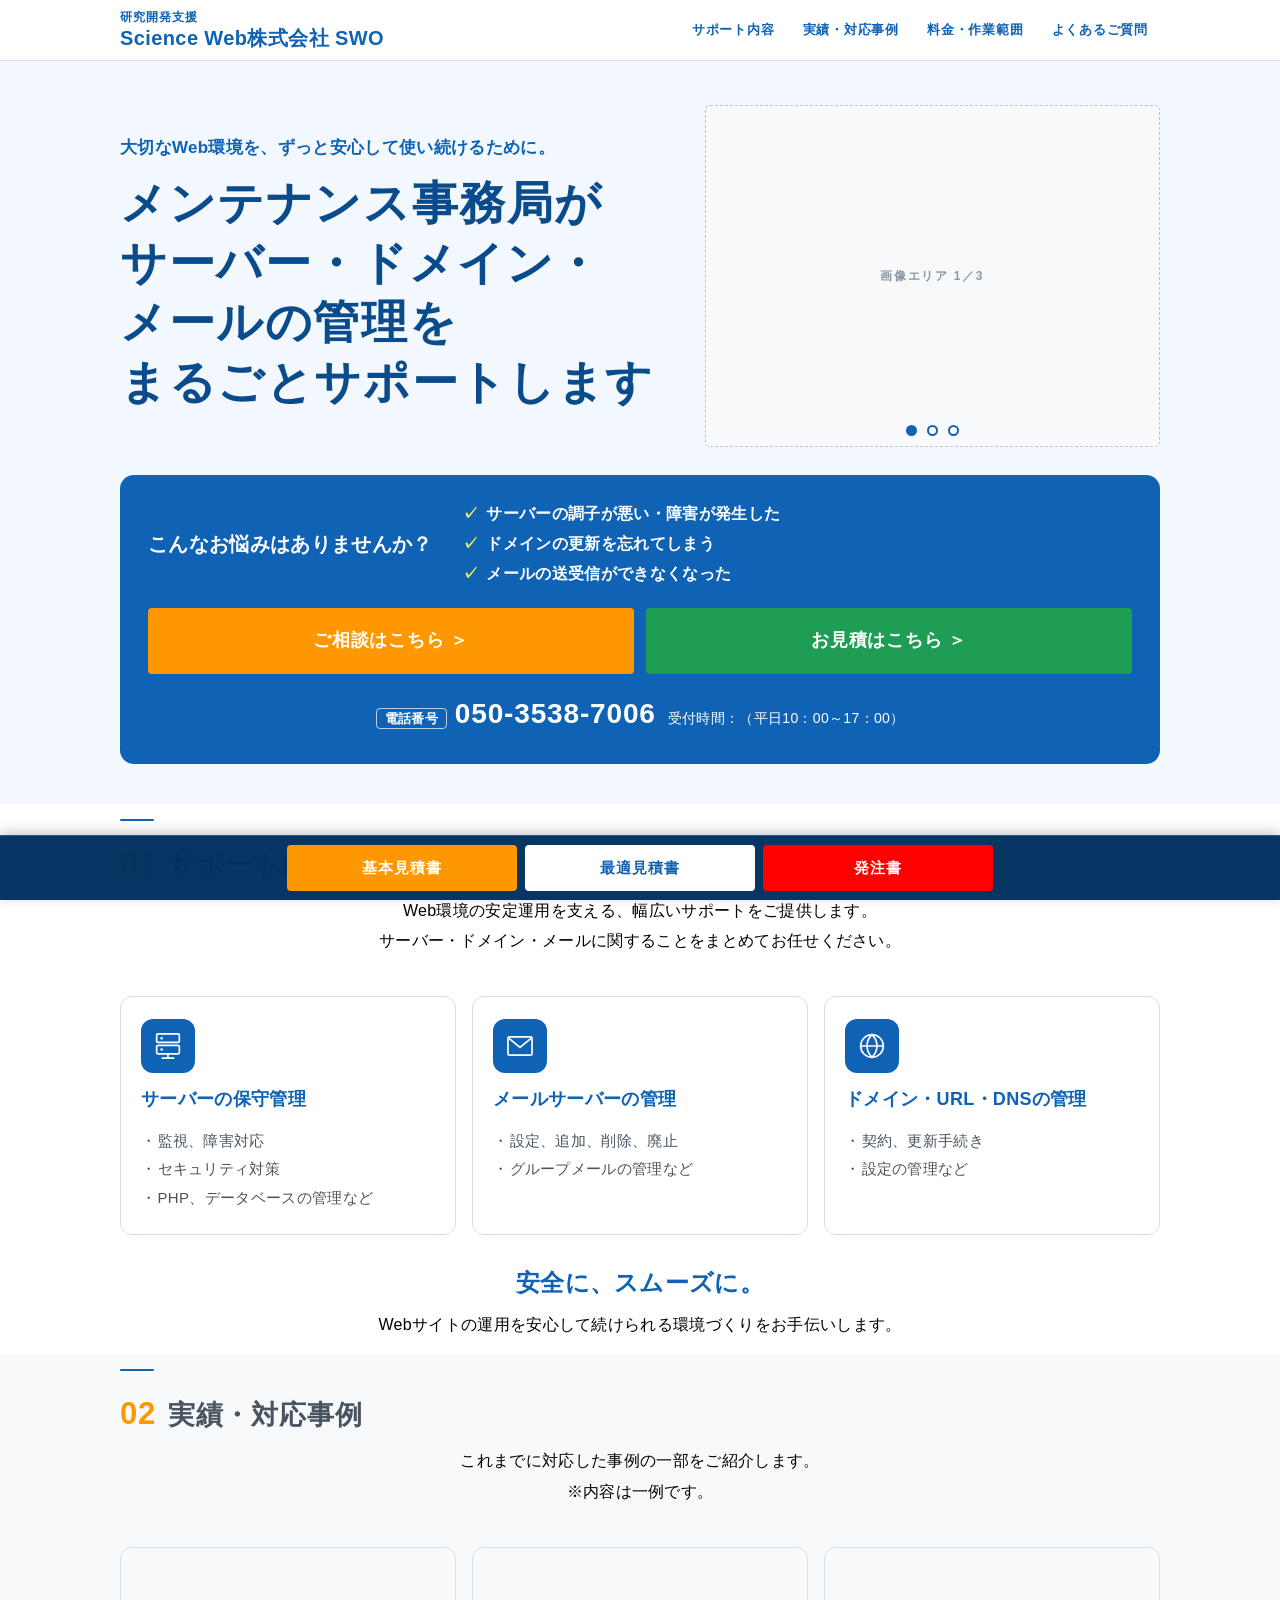
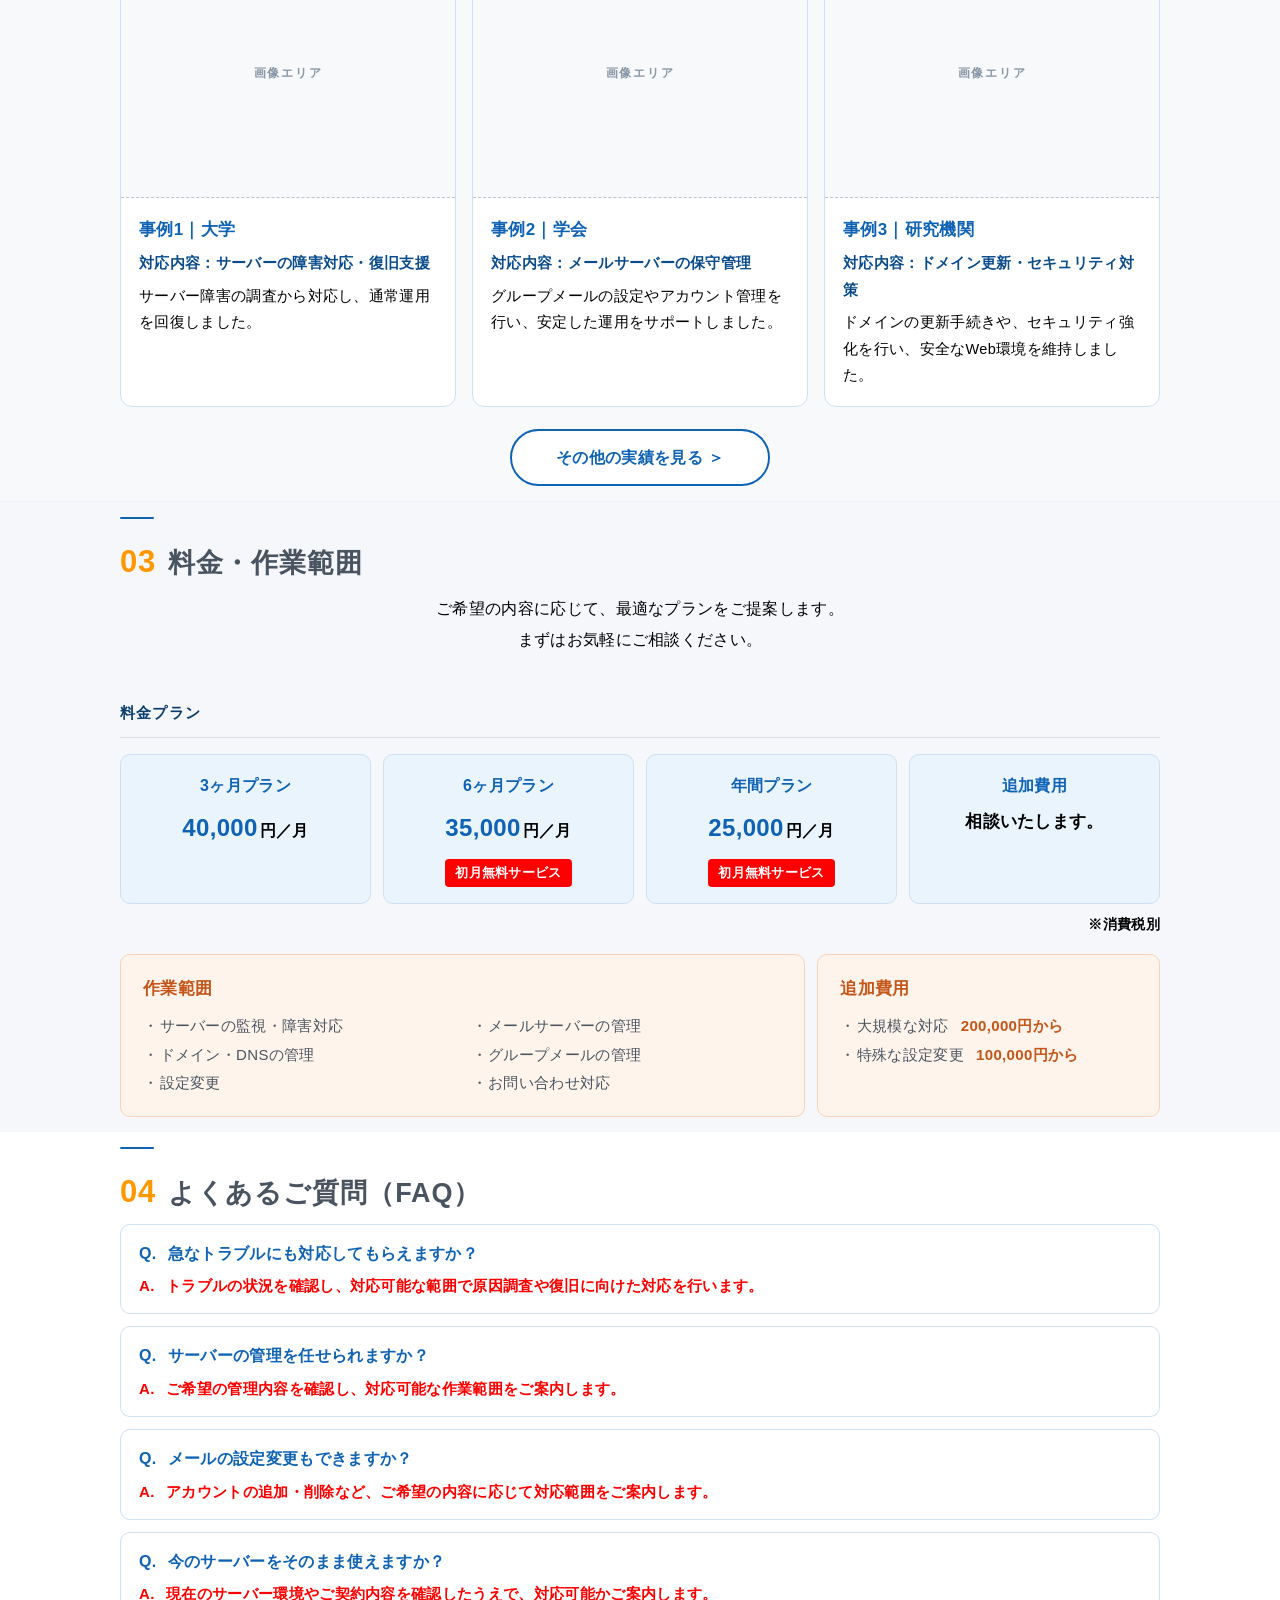
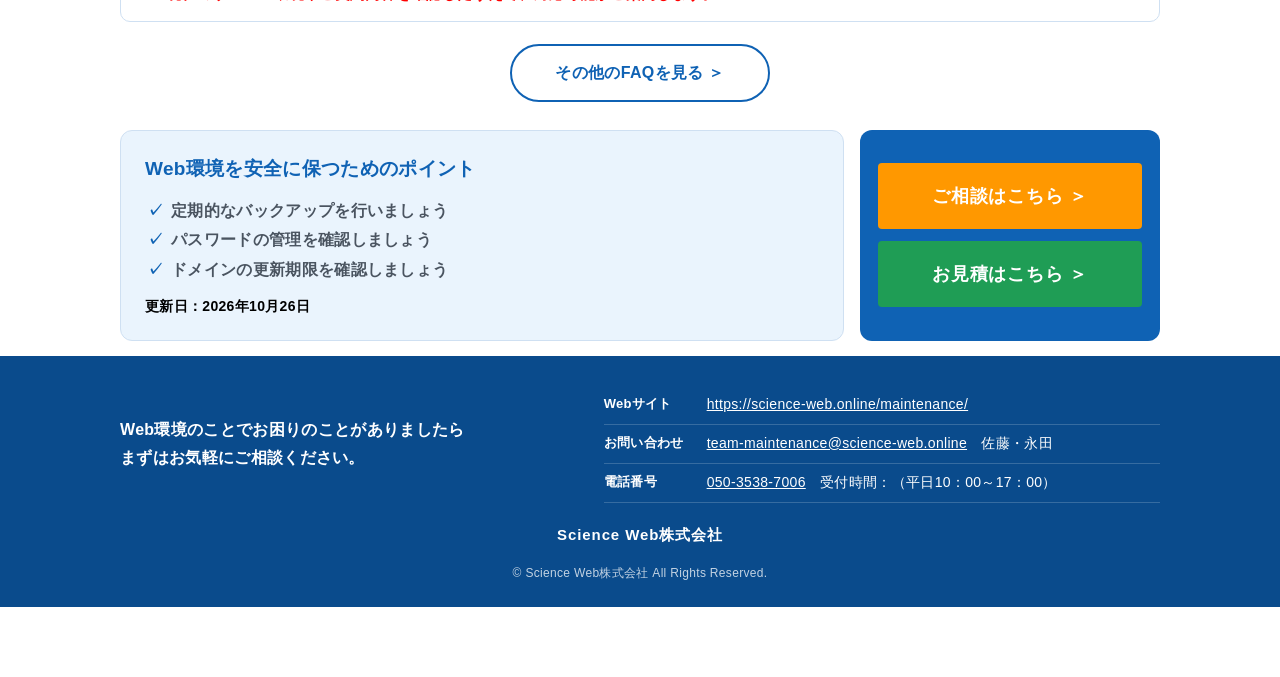
==== index.html @ bbb98d1c "再校 ver2.0：料金カードの320px対応" ====
<!DOCTYPE html>
<!-- BUILD_TAG: swo2026_maintenance_ver2.0 / 2026-10-29 -->
<html lang="ja">
<head>
<meta charset="utf-8">
<meta name="viewport" content="width=device-width, initial-scale=1">
<title>メンテナンス事務局｜サーバー・ドメイン・メールの管理をまるごとサポート｜Science Web株式会社 SWO</title>
<meta name="description" content="メンテナンス事務局が、サーバー・ドメイン・メールの管理をまるごとサポートします。サーバーの保守管理、メールサーバーの管理、ドメイン・URL・DNSの管理をまとめてお任せください。">
<meta property="og:type" content="website">
<meta property="og:locale" content="ja_JP">
<meta property="og:site_name" content="Science Web株式会社 SWO">
<meta property="og:title" content="メンテナンス事務局｜サーバー・ドメイン・メールの管理をまるごとサポート">
<meta property="og:description" content="大切なWeb環境を、ずっと安心して使い続けるために。サーバー・ドメイン・メールの管理をまるごとサポートします。">
<meta property="og:url" content="https://science-web.online/maintenance/">
<link rel="canonical" href="https://science-web.online/maintenance/">
<meta name="twitter:card" content="summary">
<script type="application/ld+json">
{
 "@context": "https://schema.org",
 "@type": "FAQPage",
 "mainEntity": [
  {
   "@type": "Question",
   "name": "急なトラブルにも対応してもらえますか？",
   "acceptedAnswer": {
    "@type": "Answer",
    "text": "トラブルの状況を確認し、対応可能な範囲で原因調査や復旧に向けた対応を行います。"
   }
  },
  {
   "@type": "Question",
   "name": "サーバーの管理を任せられますか？",
   "acceptedAnswer": {
    "@type": "Answer",
    "text": "ご希望の管理内容を確認し、対応可能な作業範囲をご案内します。"
   }
  },
  {
   "@type": "Question",
   "name": "メールの設定変更もできますか？",
   "acceptedAnswer": {
    "@type": "Answer",
    "text": "アカウントの追加・削除など、ご希望の内容に応じて対応範囲をご案内します。"
   }
  },
  {
   "@type": "Question",
   "name": "今のサーバーをそのまま使えますか？",
   "acceptedAnswer": {
    "@type": "Answer",
    "text": "現在のサーバー環境やご契約内容を確認したうえで、対応可能かご案内します。"
   }
  }
 ]
}
</script>
<style>

p {
  color: #000000 !important;
}
/* ============ 基本 ============ */
:root{
  --navy:#0F62B4;
  --navy-d:#0A4B8C;
  --navy-l:#EAF3FC;
  --accent:#ff9800;
  --accent-d:#e68a00;
  --red:#ff0000;
  --yellow:#fff44f;
  --ink:#000000;
  --gray:#000000;
  --line:#000000;
  --bg:#f5f7fa;
  --white:#fff;
}
*{box-sizing:border-box;}
html{scroll-behavior:smooth;}
body{
  margin:0;
  font-family:"Helvetica Neue",Arial,"Hiragino Kaku Gothic ProN","Hiragino Sans","Yu Gothic Medium","Yu Gothic",Meiryo,"Noto Sans JP","Noto Sans CJK JP","IPAPGothic","MS PGothic",sans-serif;
  color:var(--ink);
  background:var(--white);
  line-height:1.75;
  font-size:16px;
  -webkit-text-size-adjust:100%;
}
img{max-width:100%;height:auto;display:block;}
a{color:var(--navy);}
.wrap{max-width:1080px;margin:0 auto;padding:0 20px;}
@media (max-width:560px){ .wrap{padding:0 16px;} }

/* ============ ヘッダー ============ */
header{
  position:sticky;top:0;z-index:100;
  background:#fff;color:var(--ink);
  border-bottom:3px solid var(--navy);
  box-shadow:0 2px 8px rgba(0,0,0,.08);
}
.hd{display:flex;align-items:center;justify-content:space-between;gap:16px;min-height:60px;padding-top:8px;padding-bottom:8px;}
.hd-logo{display:block;color:var(--navy);text-decoration:none;line-height:1.2;}
.hd-logo-img{height:50px;width:auto;display:block;}
@media (max-width:700px){ .hd-logo-img{height:24px;} }
.gnav{display:flex;gap:4px;list-style:none;margin:0;padding:0;flex-wrap:wrap;}
.gnav a{
  display:block;padding:8px 12px;color:var(--navy);text-decoration:none;
  font-size:14px;font-weight:700;border-radius:4px;
}
.gnav a:hover{background:var(--navy-l);}
.hd-toggle{display:none;background:none;border:1px solid var(--navy);color:var(--navy);border-radius:5px;padding:7px 11px;font-size:14px;font-weight:700;cursor:pointer;}

@media (max-width:900px){
  .hd{flex-wrap:wrap;padding-top:8px;padding-bottom:8px;}
  .hd-toggle{display:block;}
  .hd nav{width:100%;order:3;}
  .gnav{display:none;width:100%;flex-direction:column;gap:0;padding-bottom:8px;}
  .gnav.open{display:flex;}
  .gnav a{padding:12px 8px;border-top:1px solid var(--line);border-radius:0;}
}

/* ============ ヒーロー ============ */
.hero{
  background:#fff;
  color:var(--ink);padding:52px 0 44px;
  border-bottom:1px solid var(--line);
}
.hero-lead{font-size:14px;opacity:.92;margin:0 0 14px;}
.hero h1{
  font-size:44px;line-height:1.28;margin:0 0 6px;font-weight:900;letter-spacing:.02em;
  color:var(--ink);
}
.hero h1 .dot{color:var(--navy);font-size:16px;margin:0 14px;vertical-align:middle;opacity:.55;}
.hero h1 .sub{display:block;font-size:19px;font-weight:700;color:var(--navy);margin-bottom:8px;}
.hero-price{
  display:flex;flex-wrap:wrap;gap:12px;margin:20px 0 8px;
}
.hero-card{
  flex:1 1 100%;background:var(--navy);color:#fff;
  border:1px solid var(--navy);border-radius:14px;padding:26px 34px;
  box-shadow:0 8px 26px rgba(15,98,180,.22);
  display:flex;align-items:center;gap:34px;
}
.hero-card .hc-left{flex:1 1 0;min-width:0;}
.hero-card .hc-right{flex:1 1 0;min-width:0;}
.hero-card .hc-sep{flex:0 0 1px;align-self:stretch;background:rgba(255,255,255,.28);margin:4px 0;}
.hero-card .n{font-size:15px;font-weight:700;opacity:.95;margin-bottom:2px;letter-spacing:.02em;}
.hero-card .p{font-weight:900;color:var(--yellow);line-height:1;display:flex;align-items:baseline;gap:0 2px;}
.hero-card .p-pre{font-size:34px;}
.hero-card .p-num{font-size:96px;letter-spacing:-.03em;}
.hero-card .p-unit{font-size:42px;}
.hero-card .p-tax{font-size:14px;font-weight:700;color:#fff;opacity:.92;margin-top:4px;}
.hero-card .n{font-size:15px;font-weight:700;margin-bottom:4px;}
.hero-card .d{font-size:13px;opacity:.92;line-height:1.6;}
.hero-tags{font-size:13px;opacity:.9;margin:14px 0 0;}
.hero-note{
  background:var(--yellow);color:#4a3b00;font-weight:800;
  display:inline-block;padding:8px 16px;border-radius:6px;margin-top:16px;font-size:15px;
}
@media (max-width:700px){
  .hero h1{font-size:25px;}
  .hero h1 .sub{font-size:16px;}
  .hero-card{flex-direction:column;align-items:center;gap:16px;padding:26px 24px;}
  .hero-card .hc-sep{flex:0 0 1px;width:100%;height:1px;align-self:auto;margin:0;}
  .hero-card .p-pre{font-size:24px;}
  .hero-card .p-num{font-size:62px;}
  .hero-card .p-unit{font-size:28px;}
  .hero-card .p-tax{font-size:13px;}
}

/* ============ 共通セクション ============ */
section{padding:52px 0;}
section:nth-of-type(even){background:var(--bg);}
.sec-ttl{
  font-size:26px;font-weight:900;margin:0 0 6px;color:var(--navy);line-height:1.4;
}
.sec-ttl::before{
  content:"";display:block;width:52px;height:5px;background:var(--accent);
  border-radius:3px;margin-bottom:12px;
}
.sec-desc{font-size:15px;color:var(--gray);margin:0 0 26px;}
@media (max-width:700px){ .sec-ttl{font-size:22px;} section{padding:40px 0;} }

/* ============ セールスポイント ============ */
.points{display:grid;grid-template-columns:repeat(2,1fr);gap:14px;margin:0;padding:0;list-style:none;}
.points li{
  background:var(--white);border:1px solid var(--line);border-radius:9px;
  padding:15px 16px 15px 44px;position:relative;font-size:15px;font-weight:700;line-height:1.6;
}
.points li::before{
  content:"";position:absolute;left:15px;top:19px;width:16px;height:9px;
  border-left:3px solid var(--accent);border-bottom:3px solid var(--accent);
  transform:rotate(-45deg);
}
.points li span{display:block;font-size:13px;font-weight:400;color:var(--gray);margin-top:3px;}
@media (max-width:700px){ .points{grid-template-columns:1fr;} }

/* ============ 導線ボタン ============ */
.cta-box{
  background:var(--white);border:2px solid var(--navy);border-radius:12px;
  padding:22px;margin-top:30px;
}
.cta-box.on-white{background:var(--bg);}
.cta-ttl{font-size:18px;font-weight:900;color:var(--navy);margin:0 0 4px;}
.cta-sub{font-size:13.5px;color:var(--gray);margin:0 0 16px;}
.btns{display:grid;grid-template-columns:repeat(3,1fr);gap:12px;}
.btns.two{grid-template-columns:repeat(2,1fr);}
@media (max-width:820px){ .btns,.btns.two{grid-template-columns:1fr;} }
.btn{
  display:flex;flex-direction:column;align-items:center;justify-content:center;gap:3px;
  min-height:66px;padding:13px 14px;border:0;border-radius:9px;cursor:pointer;
  font-family:inherit;font-size:16px;font-weight:900;text-decoration:none;text-align:center;
  line-height:1.4;transition:filter .15s,transform .05s;
}
.btn:hover{filter:brightness(1.08);}
.btn:active{transform:translateY(1px);}
.btn small{font-size:11.5px;font-weight:600;opacity:.92;}
.btn-order{background:var(--red);color:#fff;}
.btn-quote{background:var(--accent);color:#fff;}
.btn-quote2{background:var(--navy);color:#fff;}
.btn-contact{background:#fff;color:var(--navy);border:2px solid var(--navy);}
.btn-zoom{background:#fff;color:var(--navy);border:2px solid var(--navy);}

/* ============ 料金 ============ */
.plans{display:grid;grid-template-columns:repeat(3,1fr);gap:16px;}
.plans.single{grid-template-columns:minmax(0,420px);justify-content:center;}

/* ====== 新原稿セクション用 ====== */
.sub-ttl{font-size:17px;font-weight:800;color:var(--navy);margin:30px 0 12px;padding-left:12px;border-left:5px solid var(--navy);}

/* お悩み・よくある失敗 */
.worries{list-style:none;margin:0;padding:0;display:grid;grid-template-columns:repeat(2,1fr);gap:10px;}
.worries li{background:#fff;border:1px solid var(--line);border-radius:8px;padding:13px 14px 13px 40px;position:relative;font-size:14.5px;line-height:1.65;}
.worries li:before{content:"✓";position:absolute;left:14px;top:12px;color:#000000;font-weight:900;}

/* 解決の一文 */
.answer-box{margin-top:24px;background:var(--navy);color:#fff;border-radius:10px;padding:22px 24px;text-align:center;}
.answer-ttl{font-size:19px;font-weight:900;margin:0 0 8px;}
.answer-txt{font-size:14.5px;line-height:1.8;margin:0;opacity:.95;}

/* プランの仕様表 */
.plan .spec{width:100%;border-collapse:collapse;margin:6px 0 14px;}
.plan .spec th,.plan .spec td{border-bottom:1px dotted var(--line);padding:9px 4px;font-size:13.5px;text-align:left;vertical-align:top;}
.plan .spec th{width:44%;font-weight:800;color:var(--navy);}
.plan .term{list-style:none;margin:0;padding:12px 14px;background:var(--navy-l);border-radius:8px;font-size:13px;line-height:1.8;}
.plan .term li:before{content:"・";}

/* 追加できます／無料です */
.box-ttl{font-size:17px;font-weight:800;color:var(--navy);margin:0 0 12px;}
.addon,.freebox,.company{margin-top:28px;background:#fff;border:1px solid var(--line);border-radius:10px;padding:20px 22px;}
.freebox{background:#FFFBEA;border-color:#F0DFA8;}
.free{list-style:none;margin:0;padding:0;display:grid;grid-template-columns:repeat(3,1fr);gap:10px;}
.free li{background:#fff;border:1px solid #F0DFA8;border-radius:8px;padding:14px;text-align:center;font-size:14px;}
.free li b{display:block;margin-top:6px;font-size:19px;color:var(--accent);}

/* スタンダードプランへの導線 */
.basic-link{margin-top:24px;display:flex;flex-wrap:wrap;align-items:center;gap:12px;
  background:#fff;border:2px dashed var(--navy);border-radius:10px;padding:16px 20px;}
.bl-name{font-weight:800;color:var(--navy);font-size:15px;}
.bl-price{font-weight:900;font-size:22px;color:var(--navy);}
.bl-desc{font-size:14px;color:var(--gray);flex:1 1 200px;}
.bl-btn{background:var(--navy);color:#fff;text-decoration:none;font-weight:700;font-size:14px;
  padding:10px 18px;border-radius:6px;white-space:nowrap;}
.bl-btn:hover{opacity:.88;}

/* ＦＡＱ */
.qa{margin:0;}
.qa dt{font-weight:800;color:var(--navy);font-size:15px;margin-top:16px;padding-left:30px;position:relative;}
.qa dt:before{content:"Ｑ";position:absolute;left:0;top:0;color:var(--accent);font-weight:900;}
.qa dd{margin:8px 0 0 0;padding:12px 14px 12px 30px;background:#fff;border:1px solid var(--line);
  border-radius:8px;font-size:14px;line-height:1.8;position:relative;}
.qa dd:before{content:"Ａ";position:absolute;left:12px;top:12px;color:var(--navy);font-weight:900;}

/* 実績 */
/* 数字の実績 */
.stats{display:grid;grid-template-columns:repeat(3,1fr);gap:14px;margin-bottom:26px;}
.stat{background:var(--navy);color:#fff;border-radius:12px;padding:22px 20px;text-align:center;
  box-shadow:0 6px 20px rgba(0,64,128,.16);}
.st-num{font-size:40px;font-weight:900;line-height:1.1;color:var(--yellow);letter-spacing:-.01em;}
.st-num span{font-size:15px;font-weight:700;color:#fff;margin-left:4px;letter-spacing:0;}
.st-lbl{font-size:13px;margin-top:10px;opacity:.95;line-height:1.6;}

/* 導入機関 */
.orgs{display:grid;grid-template-columns:repeat(2,1fr);gap:14px;}
.org{background:#fff;border:1px solid var(--line);border-radius:10px;padding:18px 20px;}
.og-ttl{font-size:13px;font-weight:800;color:#fff;background:var(--navy);
  display:inline-block;border-radius:4px;padding:4px 12px;margin-bottom:12px;}
.org p{margin:0;font-size:14px;line-height:1.8;}
.og-tags{list-style:none;margin:0;padding:0;display:flex;flex-wrap:wrap;gap:7px;}
.og-tags li{background:var(--navy-l);color:var(--navy);border:1px solid #cddff2;
  border-radius:20px;padding:5px 13px;font-size:13px;font-weight:700;}
.og-etc{margin-top:8px !important;font-size:12.5px;color:var(--gray);}

/* 直近の実績 */
.recent{list-style:none;margin:0;padding:0;display:grid;grid-template-columns:repeat(3,1fr);gap:10px;}
.recent li{background:#fff;border:1px solid var(--line);border-left:4px solid var(--accent);
  border-radius:6px;padding:13px 15px;font-size:14px;font-weight:700;color:var(--navy);}

/* ご相談 */
.talk-grid{display:grid;grid-template-columns:repeat(3,1fr);gap:14px;}
.talk-card{background:#fff;border:1px solid var(--line);border-radius:10px;padding:18px 20px;}
.tc-ttl{font-size:15px;font-weight:800;color:var(--navy);margin-bottom:8px;padding-bottom:8px;border-bottom:2px solid var(--navy-l);}
.talk-card p{margin:0;font-size:14px;line-height:1.8;}
.ceo-txt{margin:14px 0 0;font-size:13.5px;line-height:1.85;color:var(--gray);}

/* フッター */
/* 追加記載欄（入力フォーム） */
.opt{margin-left:8px;font-size:11px;font-weight:600;color:#fff;background:var(--gray);border-radius:3px;padding:2px 7px;}
.fld-note{margin:0 0 8px;font-size:12.5px;color:var(--gray);line-height:1.6;}
.ex-row{display:flex;gap:8px;margin-bottom:7px;}
.ex-row .ex-l{flex:0 0 38%;}
.ex-row .ex-v{flex:1 1 auto;}
.ex-row input{padding:9px 10px;font-size:14px;border:1px solid var(--line);border-radius:5px;width:100%;font-family:inherit;}
.ex-row input:focus{outline:2px solid var(--navy);outline-offset:-1px;}

/* 帳票内：追加記載欄・希望項目リスト */
.doc .doc-extra{margin-top:10px;}
.doc .opt-list th,.doc .opt-list td{padding:6px 8px;font-size:12.5px;}

@media (max-width:560px){
  .ex-row{flex-direction:column;gap:5px;}
  .ex-row .ex-l{flex:1 1 auto;}
}

/* 見積書の注意事項 */
.doc .doc-note{margin:14px 0 0;padding-left:1.4em;font-size:11.5pt;line-height:1.75;}
.doc .doc-note > li{margin-bottom:3px;}
.doc .doc-note-items{list-style:none;margin:6px 0 8px;padding:8px 10px;border:1px solid #ccc;border-radius:3px;}
.doc .doc-note-sub{list-style:none;margin:4px 0 2px;padding:0 0 0 4px;}
.doc .doc-note-sub li{font-size:10.5pt;line-height:1.7;}
.doc .doc-note-sub li:before{content:"・";}
.doc .doc-note-sub li.no-mark:before{content:"";}
.doc .doc-order-note{margin:14px 0 0;}
.doc .doc-wakachi{margin:2px 0 4px;}
.doc .doc-wakachi li{line-height:1.5;}
.doc .doc-wakachi-note{margin:0 0 4px;font-size:12px;}

.doc .doc-note-items li{display:flex;flex-wrap:wrap;gap:2px 10px;padding:3px 0;border-bottom:1px dotted #ddd;font-size:10.5pt;}
.doc .doc-note-items li:last-child{border-bottom:0;}
.doc .ni-n{flex:0 0 30%;font-weight:700;}
.doc .ni-p{flex:0 0 22%;text-align:right;}
.doc .ni-d{flex:1 1 100%;font-size:9.5pt;color:#555;padding-left:1em;}
@media print{
  .doc .doc-note{font-size:8.6pt;line-height:1.45;margin-top:8px;padding-left:1.2em;}
  .doc .doc-note > li{margin-bottom:1px;}
  .doc .doc-note-items{margin:4px 0 5px;padding:5px 7px;}
  .doc .doc-note-items li{font-size:8pt;padding:0.5px 0;gap:1px 8px;}
  .doc .ni-d{font-size:7.4pt;line-height:1.35;}
  .doc .doc-note-sub li{font-size:8.2pt;line-height:1.45;}
}

.ft-brand{margin:0 0 8px;font-weight:800;font-size:15px;}
.ft-a{color:#fff;text-decoration:underline;opacity:.92;word-break:break-all;}
.ft-nav{list-style:none;display:flex;flex-wrap:wrap;gap:6px 18px;margin:14px 0 0;padding:0;}
.ft-nav a{color:#fff;text-decoration:none;font-size:13.5px;font-weight:700;opacity:.92;}
.ft-nav a:hover{text-decoration:underline;}

/* 吹き出し */
.say{display:inline-block;margin-left:10px;background:var(--accent);color:#fff;font-size:12px;font-weight:800;
  border-radius:14px;padding:3px 12px;position:relative;white-space:nowrap;}
.say2{display:inline-block;margin-left:10px;background:var(--yellow);color:#4a3b00;font-size:12.5px;font-weight:800;
  border-radius:14px;padding:3px 12px;white-space:nowrap;}
@media (max-width:560px){ .say,.say2{display:block;margin:6px 0 0;width:fit-content;} }
.ft-line{margin:0 0 4px;font-size:13.5px;opacity:.92;}
.ft-copy{margin:14px 0 0;font-size:12px;opacity:.75;}

@media (max-width:760px){
  .worries{grid-template-columns:1fr;}
  .free{grid-template-columns:1fr;}
  .stats{grid-template-columns:1fr;gap:10px;}
  .stat{padding:18px;}
  .st-num{font-size:34px;}
  .orgs{grid-template-columns:1fr;}
  .recent{grid-template-columns:1fr;}
  .talk-grid{grid-template-columns:1fr;}
  .answer-ttl{font-size:17px;}
  .basic-link{flex-direction:column;align-items:flex-start;}
  .bl-btn{width:100%;text-align:center;}
}
@media (max-width:880px){ .plans{grid-template-columns:1fr;} }
.plan{
  background:var(--white);border:2px solid var(--line);border-radius:12px;
  padding:22px 20px;display:flex;flex-direction:column;
}
.plan.rec{border-color:var(--accent);box-shadow:0 4px 16px rgba(255,152,0,.18);}
.plan-badge{
  display:inline-block;background:var(--accent);color:#fff;font-size:12px;font-weight:800;
  padding:3px 12px;border-radius:20px;margin-bottom:10px;align-self:flex-start;
}
.plan h3{font-size:19px;font-weight:900;color:var(--navy);margin:0 0 2px;}
.plan .cat{font-size:13px;color:var(--gray);margin:0 0 10px;}
.plan .price{font-size:34px;font-weight:900;color:var(--navy);line-height:1.15;}
.plan .price small{font-size:14px;font-weight:700;color:var(--gray);margin-left:4px;}
.plan .tax{font-size:12px;color:var(--gray);margin-bottom:14px;}
.plan ul{list-style:none;margin:0 0 16px;padding:0;font-size:14px;flex:1;}
.plan ul li{padding:6px 0 6px 21px;position:relative;border-bottom:1px dashed var(--line);line-height:1.6;}
.plan ul li::before{content:"・";position:absolute;left:4px;color:var(--accent);font-weight:900;}

.addon{margin-top:30px;background:var(--white);border:1px solid var(--line);border-radius:10px;padding:20px;}
.addon h3{font-size:17px;font-weight:900;color:var(--navy);margin:0 0 4px;}
.addon p.note{font-size:13px;color:var(--gray);margin:0 0 14px;}
table.tbl{width:100%;border-collapse:collapse;font-size:14.5px;}
table.tbl th,table.tbl td{border:1px solid var(--line);padding:10px 12px;text-align:left;vertical-align:top;}
table.tbl th{background: #ffffff;font-weight:800;white-space:nowrap;}
table.tbl td.num{text-align:right;white-space:nowrap;font-weight:700;}
@media (max-width:640px){
  table.tbl,table.tbl tbody,table.tbl tr,table.tbl th,table.tbl td{display:block;width:100% !important;}
  table.tbl th{border-bottom:0;white-space:normal;}
  table.tbl td{border-top:0;}
  table.tbl td.num{text-align:left;}
  table.tbl tr + tr{margin-top:-1px;}
}

/* ============ 商品概要 ============ */
.prods{display:grid;grid-template-columns:repeat(2,1fr);gap:16px;}
@media (max-width:820px){ .prods{grid-template-columns:1fr;} }
.prod{background:var(--white);border:1px solid var(--line);border-radius:11px;padding:20px;}
.prod h3{font-size:18px;font-weight:900;color:var(--navy);margin:0 0 8px;padding-bottom:8px;border-bottom:2px solid var(--navy-l);}
.prod p{font-size:14.5px;margin:0 0 10px;}
.prod ul{margin:0;padding-left:1.15em;font-size:14px;color:var(--gray);}
.prod ul li{margin-bottom:4px;}

/* ============ 業務委託 ============ */
.flow{display:grid;grid-template-columns:repeat(4,1fr);gap:12px;margin-bottom:26px;}
@media (max-width:820px){ .flow{grid-template-columns:repeat(2,1fr);} }
@media (max-width:480px){ .flow{grid-template-columns:1fr;} }
.flow div{
  background:var(--white);border:1px solid var(--line);border-top:5px solid var(--navy);
  border-radius:9px;padding:15px;font-size:14px;
}
.flow div b{display:block;font-size:15.5px;color:var(--navy);margin-bottom:5px;}
.flow div i{display:block;font-style:normal;font-size:12px;color:var(--accent);font-weight:800;margin-bottom:4px;}

/* ============ 会社概要 ============ */
.about{display:grid;grid-template-columns:1.15fr .85fr;gap:22px;}
@media (max-width:880px){ .about{grid-template-columns:1fr;} }
.about-box{background:var(--white);border:1px solid var(--line);border-radius:11px;padding:20px;}
.about-box h3{font-size:17px;font-weight:900;color:var(--navy);margin:0 0 12px;}
dl.info{margin:0;font-size:14.5px;}
dl.info dt{font-weight:800;color:var(--navy);margin-top:11px;}
dl.info dt:first-child{margin-top:0;}
dl.info dd{margin:2px 0 0;word-break:break-word;}
.works{list-style:none;margin:0;padding:0;font-size:14.5px;}
.works li{padding:10px 0;border-bottom:1px dashed var(--line);}
.works li b{color:var(--navy);}
.contact-line{
  margin-top:22px;background:var(--navy-l);border-radius:10px;padding:18px 20px;font-size:15px;
}
.contact-line b{color:var(--navy);}
.contact-line a{font-weight:800;}
.biz{font-size:13.5px;color:var(--gray);margin-top:16px;}
.biz a{word-break:break-all;}

/* ============ 追従バー ============ */
.sticky-cta{
  position:fixed;left:0;right:0;bottom:0;z-index:90;
  background:rgba(0,48,95,.97);padding:9px 12px;
  display:flex;gap:8px;justify-content:center;
  box-shadow:0 -3px 12px rgba(0,0,0,.22);
}
.sticky-cta button{
  flex:1 1 0;max-width:230px;min-height:46px;border:0;border-radius:7px;cursor:pointer;
  font-family:inherit;font-size:14.5px;font-weight:900;color:#fff;line-height:1.3;
}
.sticky-cta .s1{background:var(--accent);}
.sticky-cta .s2{background:var(--red);}
.sticky-cta .s3{background:#fff;color:var(--navy);}
body{padding-bottom:70px;}
@media (max-width:480px){ .sticky-cta button{font-size:13px;} }

footer{background:var(--navy-d);color:#fff;padding:22px 0;font-size:13px;text-align:center;}
footer a{color:#cfe3f7;}

/* ============ モーダル ============ */
.modal{
  position:fixed;inset:0;z-index:200;background:rgba(0,0,0,.6);
  display:none;align-items:flex-start;justify-content:center;padding:20px 12px;overflow-y:auto;
}
.modal.open{display:flex;}
.modal-inner{
  background:#fff;border-radius:12px;width:100%;max-width:840px;margin:auto;
  box-shadow:0 12px 40px rgba(0,0,0,.35);overflow:hidden;
}
.modal-hd{
  background:var(--navy);color:#fff;padding:15px 20px;display:flex;
  align-items:center;justify-content:space-between;gap:10px;
}
.modal-hd .modal-ttl{margin:0;font-size:18px;font-weight:900;line-height:1.4;}
.modal-hd button{
  background:rgba(255,255,255,.18);border:0;color:#fff;font-size:22px;line-height:1;
  width:36px;height:36px;border-radius:6px;cursor:pointer;flex-shrink:0;font-family:inherit;
}
.modal-bd{padding:20px;}
.steps{display:flex;gap:6px;margin-bottom:18px;font-size:12.5px;font-weight:800;}
.steps span{
  flex:1;text-align:center;padding:7px 4px;border-radius:5px;
  background:var(--bg);color:var(--gray);border:1px solid var(--line);
}
.steps span.on{background:var(--navy);color:#fff;border-color:var(--navy);}

.fld{margin-bottom:16px;}
.fld label.lb{display:block;font-size:14.5px;font-weight:800;color:var(--navy);margin-bottom:6px;}
.fld .req{background:var(--red);color:#fff;font-size:11px;padding:1px 7px;border-radius:3px;margin-left:6px;font-weight:700;}
.fld input[type=text],.fld input[type=email],.fld textarea{
  width:100%;padding:11px 12px;border:1px solid var(--line);border-radius:6px;
  font-family:inherit;font-size:16px;background:#fff;color:var(--ink);
}
.fld input:focus,.fld textarea:focus{outline:2px solid var(--accent);outline-offset:1px;}
.opt{display:block;border:1px solid var(--line);border-radius:7px;padding:11px 13px;margin-bottom:8px;cursor:pointer;font-size:15px;background:#fff;}
.opt:hover{background:var(--navy-l);}
.opt input{margin-right:9px;transform:scale(1.15);vertical-align:-1px;}
.opt b{color:var(--navy);}
.opt .amt{float:right;font-weight:800;color:var(--navy);}
.opt .sm{display:block;font-size:12.5px;color:var(--gray);margin:2px 0 0 26px;}
.err{background:#ffeaea;border:1px solid var(--red);color:#b00;padding:10px 12px;border-radius:6px;font-size:14px;margin-bottom:14px;display:none;}
.err.show{display:block;}
.modal-ft{display:flex;gap:10px;flex-wrap:wrap;justify-content:flex-end;padding:16px 20px;border-top:1px solid var(--line);background:var(--bg);}
.mbtn{
  min-height:48px;padding:11px 22px;border:0;border-radius:7px;cursor:pointer;
  font-family:inherit;font-size:15.5px;font-weight:900;
}
.mbtn.pri{background:var(--accent);color:#fff;}
.mbtn.go{background:var(--red);color:#fff;}
.mbtn.sec{background:#fff;color:var(--navy);border:2px solid var(--navy);}
.done{text-align:center;padding:22px 10px;}
.done .mk{font-size:44px;color:#2e7d32;line-height:1;margin-bottom:10px;}
.done h3{font-size:20px;color:var(--navy);margin:0 0 10px;}
.done p{font-size:14.5px;color:var(--gray);margin:0 0 6px;}

/* ============ 帳票（見積書・発注書） ============ */
.doc{
  background:#fff;color:#000;border:1px solid #bbb;padding:26px 28px;
  font-size:14px;line-height:1.7;
}
.doc h3.doc-ttl{
  text-align:center;font-size:23px;font-weight:900;letter-spacing:.28em;
  margin:0 0 6px;padding-bottom:8px;border-bottom:3px double #000;
}
.doc .doc-date{text-align:right;font-size:13px;margin:6px 0 16px;}
.doc .doc-to{font-size:17px;font-weight:800;border-bottom:1px solid #000;padding-bottom:5px;margin-bottom:16px;}
.doc .doc-to small{font-size:13px;font-weight:400;margin-left:6px;}
.doc .doc-total{
  background:#eef3f8;border:2px solid #004080;padding:12px 16px;margin:16px 0;
  display:flex;justify-content:space-between;align-items:baseline;flex-wrap:wrap;gap:6px;
}
.doc .doc-total b{font-size:16px;}
.doc .doc-total span{font-size:26px;font-weight:900;color:#004080;}
.doc table{width:100%;border-collapse:collapse;font-size:13.5px;margin-bottom:14px;}
.doc table th,.doc table td{border:1px solid #666;padding:8px 10px;}
.doc table th{background:#eef3f8;text-align:left;white-space:nowrap;}
.doc table td.r{text-align:right;white-space:nowrap;}
.doc .doc-remark{font-size:12.5px;color:#333;border-top:1px solid #999;padding-top:10px;margin-top:8px;}
.doc .doc-from{margin-top:18px;border:1px solid #999;padding:12px 14px;font-size:13px;line-height:1.8;}
.doc .doc-from b{display:block;font-size:15px;margin-bottom:2px;}
.doc-page{page-break-after:always;}
.doc-page:last-child{page-break-after:auto;}
.doc-sec-ttl{font-size:15px;font-weight:900;background:#004080;color:#fff;padding:6px 12px;margin:18px 0 10px;}

/* ============ 印刷 ============ */
@media print{
  @page{size:A4 portrait;margin:12mm;}
  body{padding:0!important;background:#fff!important;}
  .sticky-cta,.no-print{display:none!important;}

  /* 通常のページ印刷：ページ全体をそのまま出す */
  body:not(.doc-open) .modal{display:none!important;}
  body:not(.doc-open) section,body:not(.doc-open) .hero,
  body:not(.doc-open) .plan,body:not(.doc-open) .org,
  body:not(.doc-open) .talk-card,body:not(.doc-open) .stat,
  body:not(.doc-open) .media-slot{break-inside:avoid;page-break-inside:avoid;}
  body:not(.doc-open) header{position:static!important;}

  /* 帳票を開いているとき：その帳票だけを出す */
  body.doc-open header,body.doc-open .hero,body.doc-open section,
  body.doc-open footer,body.doc-open .modal-hd,body.doc-open .modal-ft,
  body.doc-open .steps{display:none!important;}
  body.doc-open .modal{position:static!important;display:block!important;background:#fff!important;padding:0!important;overflow:visible!important;}
  body.doc-open .modal:not(.open){display:none!important;}
  body.doc-open .modal-inner{box-shadow:none!important;max-width:none!important;border-radius:0!important;margin:0!important;}

  /* 印刷領域いっぱいに広げる。固定幅にすると余白の設定次第で左右がずれるため */
  body.doc-open .modal,
  body.doc-open .modal-inner,
  body.doc-open .modal-bd,
  body.doc-open .doc,
  body.doc-open .doc-page{
    width:100%!important;max-width:100%!important;
    margin-left:0!important;margin-right:0!important;
    padding-left:0!important;padding-right:0!important;
    box-sizing:border-box!important;
  }
  body.doc-open .doc table{width:100%!important;max-width:100%!important;table-layout:fixed;}
  body.doc-open .doc table th,body.doc-open .doc table td{
    word-break:break-word;overflow-wrap:anywhere;
  }
  body.doc-open .doc img{max-width:100%!important;height:auto!important;}
  .modal-bd{padding:0!important;}
  .doc{border:0!important;padding:0!important;font-size:10pt;line-height:1.55;}
  .doc h3.doc-ttl{font-size:18pt;margin-bottom:4px;padding-bottom:5px;}
  .doc .doc-date{font-size:9pt;margin:4px 0 10px;}
  .doc .doc-to{font-size:13pt;margin-bottom:10px;padding-bottom:4px;}
  .doc .doc-total{padding:8px 12px;margin:10px 0;}
  .doc .doc-total b{font-size:11pt;}
  .doc .doc-total span{font-size:17pt;}
  .doc table{font-size:9.5pt;margin-bottom:9px;}
  .doc table th,.doc table td{padding:4px 8px;}
  .doc .doc-sec-ttl{font-size:11pt;padding:4px 10px;margin:11px 0 7px;}
  .doc .doc-remark{font-size:8.5pt;line-height:1.5;padding-top:7px;margin-top:5px;}
  .doc .doc-from{margin-top:11px;padding:8px 11px;font-size:9pt;line-height:1.6;}
  .doc .doc-from b{font-size:11pt;}
  .doc-page{page-break-inside:auto;}
}

/* ============================================================
   洗練パス：装飾を引き、罫線と余白と数字で構成する
   研究者・大学向けの資料然とした精度を目指す
   ============================================================ */

:root{
  --ink:#14181D;
  --ink:#4A5460;
  --rule:#D9DFE5;        /* ヘアライン */
  --rule-2:#EDF1F5;      /* さらに薄い区切り */
  --wash:#F7F9FB;        /* セクションの地 */
  --navy-ink:#0A3D6E;    /* 見出し用の濃い青 */
}

/* --- 文字組み ------------------------------------------------ */
body{
  font-family:"Hiragino Kaku Gothic ProN","Hiragino Sans","Yu Gothic Medium","Yu Gothic",
              Meiryo,"Noto Sans JP","Noto Sans CJK JP","IPAPGothic",
              -apple-system,"Segoe UI",sans-serif;
  color:var(--ink);
  -webkit-font-smoothing:antialiased;
  letter-spacing:.02em;
  line-height:1.85;
  background:#fff;
}
/* 数字は等幅で桁を揃える（金額表に効く） */
.p-num,.p-unit,.p-pre,.st-num,.price,.num,.doc-total span,
table.tbl td.num,.doc td.r,.amt{
  font-variant-numeric:tabular-nums;
  font-feature-settings:"tnum" 1;
}

/* --- 余白のリズム（8の倍数で統一） -------------------------- */
section{padding:15px 0;}
section + section{border-top:1px solid var(--rule-2);}
#price40,#works{background:var(--wash);}
#faq,#contact{background:#fff;}

/* --- 見出し：眉ラベルを線ではなく文字で ---------------------- */
.sec-ttl{
  font-size:27px;font-weight:800;color:var(--ink);
  letter-spacing:.03em;line-height:1.45;
  margin:0 0 10px;padding:0;border:0;
}
.sec-ttl::before{
  content:"";display:block;width:34px;height:2px;
  background:var(--navy);margin-bottom:20px;
}
.sec-desc{font-size:14.5px;color:var(--ink);margin:0 0 40px;line-height:1.9;}
.sub-ttl{
  font-size:15px;font-weight:800;color:var(--navy-ink);
  letter-spacing:.08em;margin:44px 0 16px;
  padding:0 0 10px;border-left:0;border-bottom:1px solid var(--rule);
}

/* --- 面と影を減らし、罫線で立たせる -------------------------- */
.plan,.work-card,.org,.talk-card,.addon,.freebox,.company,
.worries li,.qa dd,.recent li,.free li{
  box-shadow:none;
  border-radius:5px;
}
.stat{box-shadow:none;}

/* --- ヒーロー ------------------------------------------------- */
.hero{padding:5px 0 68px;border-bottom:1px solid var(--rule);}
.hero h1{font-size:46px;line-height:1.3;letter-spacing:.035em;}
.hero h1 .sub{
  font-size:14px;font-weight:800;color:var(--navy-ink);
  letter-spacing:.14em;margin-bottom:10px;
}
.hero h1 .dot{opacity:.4;margin:0 18px;}

/* 価格ブロックは仕様書の組版に寄せる */
.hero-card{
  border-radius:6px;box-shadow:none;
  padding:32px 20px;gap:0;
  border:1px solid var(--navy);
}
.hero-card .hc-left{padding-right:40px;}
.hero-card .hc-right{padding-left:40px;}
.hero-card .hc-sep{background:rgba(255,255,255,.24);}
.hero-card .n{
  font-size:12px;font-weight:800;letter-spacing:.16em;
  opacity:.82;margin-bottom:10px;
}
.hero-card .p-num{font-size:92px;letter-spacing:-.045em;}
.hero-card .p-unit{font-size:38px;letter-spacing:.02em;}
.hero-card .p-pre{font-size:30px;letter-spacing:.02em;}
.hero-card .p-tax{font-size:12px;letter-spacing:.1em;opacity:.8;margin-top:8px;}

/* 右側は控えめに（左を主役にするため） */
/* 区切り線で左右を均等に分け、それぞれの枠内で中央揃え */
.hero-card .hc-left{flex:1 1 0;min-width:0;padding-right:32px;text-align:center;}
.hero-card .hc-right{flex:1 1 0;min-width:0;padding-left:32px;text-align:center;}
.hero-card .hc-left .p,.hero-card .hc-right .p{justify-content:center;}
@media(max-width:700px){.hero-card .hc-left,.hero-card .hc-right{flex:0 0 auto;text-align:center;padding-left:0;padding-right:0;width:100%;}
  .hero-card .hc-left .p,.hero-card .hc-right .p{justify-content:center;}
  .hero-card .hc-sep{margin:18px 0;}
  .hero-card .hc-right{padding-top:15px;padding-bottom:0;}}

.hero-card .hc-right .p-num{font-size:46px;}
.hero-card .hc-right .p-unit{font-size:22px;}
.hero-card .hc-right .n{font-size:11px;margin-bottom:6px;}
.hero-card .hc-right .p-tax{font-size:11px;margin-top:4px;}

/* --- 悩みリスト：チェックを控えめに -------------------------- */
.worries li{
  border:1px solid var(--rule);padding:15px 16px 15px 42px;
  font-size:14.5px;line-height:1.8;background:#fff;
}
.worries li:before{color:var(--navy);font-weight:700;font-size:13px;top:15px;left:16px;}
.answer-box{border-radius:6px;padding:30px 32px;}
.answer-ttl{font-size:20px;letter-spacing:.04em;}
.answer-txt{font-size:14.5px;}

/* --- 料金 ----------------------------------------------------- */
.plan{border:1px solid var(--rule);padding:32px 34px;background:#fff;}
.plan.rec{border:1px solid var(--navy);}
.plan h3{font-size:19px;letter-spacing:.05em;margin:14px 0 6px;}
.plan .price{font-size:60px;line-height:1;letter-spacing:-.03em;}
.plan .price small{font-size:22px;letter-spacing:.02em;}
.plan .tax{font-size:12px;letter-spacing:.08em;color:var(--ink);margin-top:6px;}
.plan-badge{
  border-radius:3px;font-size:11px;letter-spacing:.12em;padding:5px 12px;font-weight:800;
}
.plan .spec th,.plan .spec td{
  border-bottom:1px solid var(--rule-2);padding:11px 2px;font-size:13.5px;
}
.plan .term{background:var(--wash);border:1px solid var(--rule-2);border-radius:4px;font-size:12.5px;}

.box-ttl{font-size:14px;font-weight:800;letter-spacing:.1em;color:var(--navy-ink);margin-bottom:16px;}
.addon,.freebox,.company{border:1px solid var(--rule);padding:26px 28px;background:#fff;}
.freebox{background:#fff;border-color:var(--rule);}
.free li{border:1px solid var(--rule);background:#fff;padding:18px 12px;}
.free li b{font-size:22px;color:var(--navy);margin-top:8px;}
table.tbl th,table.tbl td{border:1px solid var(--rule);padding:12px 14px;font-size:14px;}
table.tbl th{background:#add8e6;font-weight:800;}

.basic-link{
  border:1px solid var(--navy);border-style:solid;border-radius:5px;
  padding:20px 24px;background:#fff;
}
.bl-price{font-size:26px;letter-spacing:-.02em;}
.bl-btn{border-radius:4px;font-size:13px;letter-spacing:.05em;padding:11px 20px;}

/* --- ＦＡＱ --------------------------------------------------- */
.points li{border:1px solid var(--rule);background:#fff;}
.qa dt{font-size:15px;letter-spacing:.03em;margin-top:22px;}
.qa dd{border:1px solid var(--rule);font-size:14px;line-height:1.9;background:#fff;}

/* --- 実績：青の面を減らし、数字を主役に ---------------------- */
.stats{gap:0;border-top:2px solid var(--navy);border-bottom:1px solid var(--rule);}
.stat{
  background:#fff;color:var(--ink);border-radius:0;
  border-right:1px solid var(--rule-2);
  padding:30px 24px;text-align:left;
}
.stat:last-child{border-right:0;}
.st-num{font-size:52px;color:var(--navy);letter-spacing:-.03em;line-height:1;}
.st-num span{font-size:15px;color:var(--ink);margin-left:6px;font-weight:800;}
.st-lbl{font-size:12.5px;color:var(--ink);margin-top:12px;letter-spacing:.04em;}

.org{border:1px solid var(--rule);padding:24px 26px;background:#fff;}
.og-ttl{
  background:transparent;color:var(--navy-ink);padding:0 0 10px;
  border-bottom:1px solid var(--rule);border-radius:0;
  font-size:12px;letter-spacing:.12em;display:block;margin-bottom:14px;
}
.og-tags li{
  background:#fff;border:1px solid var(--rule);color:var(--ink);
  border-radius:3px;font-size:12.5px;font-weight:600;padding:6px 12px;
}
.recent li{
  background:#fff;border:1px solid var(--rule);border-left:2px solid var(--navy);
  border-radius:3px;font-size:13.5px;color:var(--ink);letter-spacing:.03em;
}

/* --- ご相談 --------------------------------------------------- */
.talk-card{border:1px solid var(--rule);padding:24px 26px;background:#fff;}
.tc-ttl{
  font-size:14px;letter-spacing:.08em;color:var(--navy-ink);
  border-bottom:1px solid var(--rule);padding-bottom:10px;margin-bottom:12px;
}
.talk-card p{font-size:13.5px;line-height:1.9;color:var(--ink);}
.ceo-txt{font-size:13px;line-height:1.95;}

/* --- ボタン --------------------------------------------------- */
.btn{border-radius:4px;letter-spacing:.04em;box-shadow:none;}
.btn small{letter-spacing:.02em;opacity:.86;}
.sticky-cta{border-top:1px solid rgba(255,255,255,.16);}
.sticky-cta button{border-radius:4px;letter-spacing:.06em;}

/* --- ヘッダー・フッター --------------------------------------- */
header{box-shadow:none;border-bottom:1px solid var(--rule);}
header.scrolled{border-bottom:2px solid var(--navy);}
.gnav a{font-size:13px;letter-spacing:.06em;}
footer{border-top:0;}
.ft-brand{letter-spacing:.06em;}
.ft-line{font-size:13px;letter-spacing:.03em;}
.ft-nav a{font-size:13px;letter-spacing:.05em;}

/* --- モバイル ------------------------------------------------- */
@media (max-width:760px){
  section{padding:60px 0;}
  .hero{padding:52px 0 48px;}
  .hero h1{font-size:31px;letter-spacing:.02em;}
  .hero h1 .dot{margin:0 12px;}
  .sec-ttl{font-size:22px;}
  .stats{border-bottom:0;}
  .stat{border-right:0;border-bottom:1px solid var(--rule-2);padding:24px 18px;}
  .stat:last-child{border-bottom:0;}
  .st-num{font-size:44px;}
  .plan{padding:26px 22px;}
  .plan .price{font-size:50px;}
}


/* --- 画像エリア（納品後に差し替え） --- */
.media-slot{
  position:relative;margin:32px 0 0;border-radius:5px;overflow:hidden;
  aspect-ratio:16/7;background:var(--wash);
  border:1px dashed #B9C4D0;
  display:flex;align-items:center;justify-content:center;
}
.media-slot img{
  position:absolute;inset:0;width:100%;height:100%;object-fit:cover;
  opacity:0;transition:opacity .8s ease;
}
.media-slot img:only-of-type,.media-slot img.on{opacity:1;}
.media-slot:has(img){border:1px solid var(--rule);background:#fff;}
.media-slot:has(img) .ms-note{display:none;}
.ms-note{
  font-size:12px;letter-spacing:.14em;color:#8A97A6;font-weight:700;
}
@media (max-width:760px){ .media-slot{aspect-ratio:4/3;} }

/* ===== 発注書3ページ目の印刷圧縮（末尾に置いて優先） ===== */
@media print{
  .doc-page-last .doc-sec-ttl{margin:6px 0 4px!important;padding:3px 10px!important;font-size:10.5pt!important;}
  .doc-page-last .opt-list th,.doc-page-last .opt-list td{padding:3px 8px!important;font-size:9pt!important;}
  .doc-page-last table{margin-bottom:6px!important;}
  .doc-page-last p{margin:3px 0 5px!important;font-size:9.5pt!important;}
  .doc-page-last .doc-note-sub{font-size:9pt!important;}
  .doc-page-last .doc-wakachi li{line-height:1.4!important;}
  .doc-page-last .doc-wakachi{margin:1px 0 3px!important;}
  .doc-page-last .doc-order-note{margin:8px 0 0!important;}
  .doc-page-last .doc-from{margin-top:8px!important;padding:7px 12px!important;font-size:9pt!important;line-height:1.5!important;}
}
/* ===== スマホ画面での帳票表示（印刷には影響しない） =====
   ４列の帳票テーブルは幅340px程度に収まらないため、
   帳票に最低幅を持たせ、モーダル内で横スクロールして閲覧する。 */
@media screen and (max-width:640px){
  /* 帳票はＡ４相当の560px幅で組み、画面幅に合わせてＪＳで縮小表示する（ＰＤＦプレビューと同じ見え方） */
  body.doc-open .modal-bd{overflow-x:hidden!important;}
  body.doc-open .doc{width:560px;min-width:560px;margin-left:auto;margin-right:auto;}
  body.doc-open .doc table{table-layout:auto!important;}
  body.doc-open .doc table th,body.doc-open .doc table td{word-break:normal;overflow-wrap:break-word;}
}
@media print{
  .doc{zoom:1!important;}  /* 縮小表示は画面のみ。印刷は等倍 */
}

/* 業務委託テーブル内の「詳しくはこちら」ボタン2つのみを右揃え */
.addon .tbl .bl-btn {
  float: right;
  margin-left: 20px; /* 画面幅が狭くなった際、テキストとくっつかないよう余白を確保 */
}

/* ボタンが浮くことでセルの高さが崩れるのを防ぐ処理 */
.addon .tbl td::after {
  content: "";
  display: table;
  clear: both;
}

/* ===== ここから：テキストを強制的に黒にする追記 ===== */
.talk-card p,
.st-lbl,
.sec-desc,
.ceo-txt,
.plan .tax {
  color: #000000 !important;
}
/* ===== ここまで ===== */


/* ===== メンテナンス事務局：ここから ===== */
:root{--green:#1f9d55;--sky:#eaf4fd;}
body{
  font-family:"游ゴシック","Yu Gothic","游ゴシック体",YuGothic,"Hiragino Kaku Gothic ProN","Hiragino Sans",Meiryo,"メイリオ","Noto Sans JP","Noto Sans CJK JP","MS PGothic",sans-serif;
}
.nobr{display:inline-block;}

/* ヘッダー */
.mt-logo{display:flex;flex-direction:column;gap:2px;}
.mt-logo-sub{font-size:12px;font-weight:700;color:var(--navy);letter-spacing:.08em;}
.mt-logo-main{font-size:20px;font-weight:900;color:var(--navy);letter-spacing:.02em;}
@media (max-width:700px){ .mt-logo-sub{font-size:11px;} .mt-logo-main{font-size:16px;} }

/* ファーストビュー */
.mt-hero{background:#f2f8fe;padding:44px 0 40px;border-bottom:0;}
.mt-hero-grid{display:grid;grid-template-columns:1.1fr .9fr;gap:28px;align-items:center;}
.mt-catch{margin:0 0 10px;font-size:17px;font-weight:700;color:var(--navy)!important;}
.mt-h1{margin:0;font-size:clamp(28px,3.8vw,42px);line-height:1.4;font-weight:900;color:var(--navy-d);}
.mt-line{display:block;}
.mt-top-slot{margin:0;aspect-ratio:4/3;}
@media (max-width:760px){
  .mt-hero-grid{grid-template-columns:1fr;gap:20px;}
  .mt-top-slot{aspect-ratio:4/3;}
}

/* お悩み */
.mt-worry{margin-top:28px;background:var(--navy);color:#fff;border-radius:14px;padding:24px 28px;
  display:grid;grid-template-columns:auto 1fr;gap:10px 28px;align-items:center;}
.mt-worry-ttl{margin:0;font-size:20px;font-weight:900;color:#fff!important;}
.mt-worry-list{list-style:none;margin:0;padding:0;}
.mt-worry-list li{position:relative;padding-left:26px;font-size:16px;font-weight:700;line-height:1.9;}
.mt-worry-list li:before{content:"✓";position:absolute;left:2px;top:0;color:var(--yellow);font-weight:900;}
.mt-btns{grid-column:1 / -1;display:grid;grid-template-columns:repeat(2,minmax(0,1fr));gap:12px;margin-top:8px;}
.mt-btn-talk{background:var(--accent);color:#fff;font-size:18px;}
.mt-btn-quote{background:var(--green);color:#fff;font-size:18px;}
.mt-tel{grid-column:1 / -1;margin:4px 0 0;text-align:center;color:#fff!important;font-size:15px;}
.mt-tel a{color:#fff;font-size:28px;font-weight:900;text-decoration:none;letter-spacing:.03em;margin:0 12px 0 8px;white-space:nowrap;}
.mt-tel-lbl{font-size:13px;font-weight:800;border:1px solid rgba(255,255,255,.7);border-radius:4px;padding:2px 8px;}
.mt-tel-time{display:inline-block;font-size:14px;}
@media (max-width:760px){
  .mt-worry{grid-template-columns:1fr;padding:20px 18px;}
  .mt-worry-ttl{font-size:18px;}
  .mt-btns{grid-template-columns:1fr;}
  .mt-tel a{font-size:24px;}
}

/* 見出し番号 */
.mt-no{display:inline-block;margin-right:12px;color:var(--accent);font-size:1.15em;letter-spacing:.02em;}
.mt-desc{text-align:center;font-size:16px;line-height:1.9;}
.mt-desc,.mt-desc *{color:var(--ink);}

/* 01 サポート内容 */
.mt-support{list-style:none;margin:0;padding:0;display:grid;grid-template-columns:repeat(3,1fr);gap:16px;}
.mt-sp{background:#fff;border:1px solid #cfe0f2;border-radius:12px;padding:22px 20px;}
.mt-sp h3{margin:10px 0 10px;font-size:18px;font-weight:900;color:var(--navy);}
.mt-ico{display:inline-flex;width:54px;height:54px;border-radius:12px;background:var(--navy);align-items:center;justify-content:center;}
.mt-ico svg{width:34px;height:34px;fill:none;stroke:#fff;stroke-width:2.4;stroke-linecap:round;stroke-linejoin:round;}
.mt-ico svg circle[r="1.8"]{fill:#fff;stroke:none;}
.mt-dot{list-style:none;margin:0;padding:0;}
.mt-dot li{position:relative;padding-left:1.1em;font-size:15px;line-height:1.9;}
.mt-dot li:before{content:"・";position:absolute;left:0;top:0;}
.mt-close{margin-top:26px;text-align:center;}
.mt-close-ttl{margin:0 0 4px;font-size:24px;font-weight:900;color:var(--navy)!important;}
.mt-close-txt{margin:0;font-size:16px;}
@media (max-width:900px){ .mt-support{grid-template-columns:1fr;} }

/* 02 実績・対応事例 */
.mt-cases{list-style:none;margin:0;padding:0;display:grid;grid-template-columns:repeat(3,1fr);gap:16px;}
.mt-case{background:#fff;border:1px solid #cfe0f2;border-radius:12px;overflow:hidden;display:flex;flex-direction:column;}
.mt-case-slot{margin:0;border-radius:0;border-width:0 0 1px 0;aspect-ratio:4/3;}
.mt-case-body{padding:16px 18px 18px;}
.mt-case-lbl{margin:0 0 4px;font-size:17px;font-weight:900;color:var(--navy)!important;}
.mt-case-what{margin:0 0 6px;font-size:14.5px;font-weight:800;color:var(--navy-d)!important;}
.mt-case-txt{margin:0;font-size:14.5px;line-height:1.8;}
@media (max-width:900px){ .mt-cases{grid-template-columns:1fr;} .mt-case-slot{aspect-ratio:16/9;} }
.mt-more{margin-top:22px;text-align:center;}
.mt-more-btn{display:inline-block;min-width:260px;padding:12px 24px;border:2px solid var(--navy);border-radius:30px;background:#fff;color:var(--navy);font-weight:900;text-decoration:none;}
.mt-more-btn:hover{background:var(--navy-l);}

/* 03 料金・作業範囲 */
.mt-plans{list-style:none;margin:0;padding:0;display:grid;grid-template-columns:repeat(4,1fr);gap:12px;}
.mt-plan{background:var(--sky);border:1px solid #cfe0f2;border-radius:10px;padding:16px 14px;text-align:center;}
.mt-plan-name{margin:0 0 6px;font-size:16px;font-weight:900;color:var(--navy)!important;}
.mt-plan-price{margin:0;font-size:16px;font-weight:800;}
.mt-blank{display:inline-block;min-width:4.5em;font-size:22px;color:var(--navy);}
@media (max-width:900px){ .mt-plans{grid-template-columns:repeat(2,1fr);} }
.mt-scope-grid{margin-top:16px;display:grid;grid-template-columns:2fr 1fr;gap:12px;}
.mt-scope{background:#fff4ec;border:1px solid #f6d3b8;border-radius:10px;padding:18px 22px;}
.mt-scope-ttl{margin:0 0 8px;font-size:17px;font-weight:900;color:#c4561a;}
.mt-dot-2col{display:grid;grid-template-columns:repeat(2,minmax(0,1fr));gap:0 18px;}
@media (max-width:760px){ .mt-scope-grid{grid-template-columns:1fr;} }
@media (max-width:480px){ .mt-dot-2col{grid-template-columns:1fr;} }

/* 04 FAQ（Q 青・A 赤：参考画像に合わせる） */
.mt-qa{margin:0;}
.mt-qa-item{background:#fff;border:1px solid #cfe0f2;border-radius:10px;padding:14px 18px;margin-bottom:12px;}
.mt-qa dt{margin:0 0 4px;font-size:16px;font-weight:900;color:var(--navy);}
.mt-qa dd{margin:0;font-size:15px;font-weight:700;line-height:1.8;color:var(--red);}
.mt-q,.mt-a{display:inline-block;width:1.8em;font-weight:900;}

/* Web環境を安全に保つためのポイント */
.mt-point-box{margin-top:28px;display:grid;grid-template-columns:1fr 300px;gap:16px;align-items:stretch;}
.mt-point{background:var(--sky);border:1px solid #cfe0f2;border-radius:12px;padding:20px 24px;}
.mt-point-ttl{margin:0 0 10px;font-size:19px;font-weight:900;color:var(--navy);}
.mt-check{list-style:none;margin:0;padding:0;}
.mt-check li{position:relative;padding-left:26px;font-size:15.5px;font-weight:700;line-height:1.9;}
.mt-check li:before{content:"✓";position:absolute;left:2px;top:0;color:var(--navy);font-weight:900;}
.mt-update{margin:10px 0 0;font-size:14px;font-weight:700;}
.mt-point-btns{background:var(--navy);border-radius:12px;padding:18px;display:flex;flex-direction:column;justify-content:center;gap:12px;}
@media (max-width:760px){ .mt-point-box{grid-template-columns:1fr;} }

/* フッター */
.mt-footer{text-align:left;padding:30px 0 22px;}
.mt-footer p{color:#fff!important;}
.mt-ft-grid{display:grid;grid-template-columns:1fr 1.2fr;gap:20px;align-items:center;}
.mt-ft-lead{margin:0;font-size:16px;font-weight:700;line-height:1.8;}
.mt-ft-info{margin:0;}
.mt-ft-info div{display:flex;gap:12px;padding:6px 0;border-bottom:1px solid rgba(255,255,255,.18);}
.mt-ft-info dt{flex:0 0 7em;font-size:13px;font-weight:800;}
.mt-ft-info dd{margin:0;font-size:14px;word-break:break-all;}
.mt-ft-info a{color:#fff;}
.mt-ft-co{margin-top:18px;text-align:center;}
@media (max-width:760px){
  .mt-ft-grid{grid-template-columns:1fr;}
  .mt-ft-info div{flex-direction:column;gap:0;}
}

@media print{
  header{position:static;}
}
/* 調整 */
.mt-hero .mt-h1{color:var(--navy-d);}
.mt-plan-price{white-space:nowrap;}
@media (max-width:480px){
  .mt-h1{font-size:26px;}
  .mt-blank{min-width:3em;font-size:20px;}
  .mt-plan-price{font-size:15px;}
  .mt-check li{font-size:14.5px;}
}
@media (max-width:760px){ .mt-ft-info dt{flex:none;} }
/* トップのスライドショー */
.mt-slides{display:block;}
.mt-slide{position:absolute;inset:0;display:flex;align-items:center;justify-content:center;opacity:0;transition:opacity .8s ease;}
.mt-slide.on{opacity:1;}
.mt-slide img{object-fit:contain;background:#eef2f6;}
.mt-dots{position:absolute;left:0;right:0;bottom:10px;z-index:3;display:flex;justify-content:center;gap:10px;}
.mt-dots button{width:11px;height:11px;padding:0;border:2px solid var(--navy);border-radius:50%;background:#fff;cursor:pointer;}
.mt-dots button.on{background:var(--navy);}
@media (prefers-reduced-motion:reduce){ .mt-slide{transition:none;} }
/* 料金（2026-10-29 確定） */
.mt-num{display:inline-block;font-size:24px;font-weight:900;color:var(--navy);margin-right:2px;}
.mt-plan-free{display:inline-block;margin:8px 0 0;padding:2px 10px;border-radius:4px;background:var(--red);color:#fff!important;font-size:13px;font-weight:800;}
.mt-plan-ask{font-size:17px;color:var(--navy);}
.mt-tax{margin:8px 0 0;text-align:right;font-size:14px;font-weight:700;}
.mt-from{display:inline-block;margin-left:12px;font-weight:900;color:#c4561a;}
@media (max-width:480px){ .mt-num{font-size:21px;} .mt-plan-free{font-size:12px;padding:2px 6px;} }
@media (max-width:900px){ .mt-plans{grid-template-columns:repeat(2,minmax(0,1fr));} }
.mt-plan-ask{white-space:normal;}
@media (max-width:360px){ .mt-plan{padding:14px 8px;} .mt-num{font-size:19px;} .mt-plan-price{font-size:14px;} .mt-plan-ask{font-size:15px;} }
/* ===== メンテナンス事務局：ここまで ===== */

</style>
</head>
<body>

<header>
  <div class="wrap hd">
    <a class="hd-logo mt-logo" href="#top">
      <span class="mt-logo-sub">研究開発支援</span>
      <span class="mt-logo-main">Science Web株式会社 SWO</span>
    </a>
    <button class="hd-toggle" id="navToggle" aria-expanded="false">メニュー</button>
    <nav aria-label="メインメニュー">
      <ul class="gnav" id="gnav">
        <li><a href="#support">サポート内容</a></li>
        <li><a href="#works">実績・対応事例</a></li>
        <li><a href="#price">料金・作業範囲</a></li>
        <li><a href="#faq">よくあるご質問</a></li>
      </ul>
    </nav>
  </div>
</header>

<main>
<!-- ===================== メンテナンス事務局１：ファーストビュー・サポート内容 ===================== -->
<div data-page="01_ファーストビュー・サポート内容">

<div class="hero mt-hero" id="top">
  <div class="wrap">
    <div class="mt-hero-grid">
      <div class="mt-hero-txt">
        <p class="mt-catch">大切なWeb環境を、ずっと安心して使い続けるために。</p>
        <h1 class="mt-h1">
          <span class="mt-line">メンテナンス事務局が</span>
          <span class="mt-line"><span class="nobr">サーバー・ドメイン・</span><span class="nobr">メールの管理を</span></span>
          <span class="mt-line"><span class="nobr">まるごと</span><span class="nobr">サポートします</span></span>
        </h1>
      </div>
      <!-- 画像エリア（スライドショー3枚）：ご購入画像を images/ に置き、各 mt-slide の中に下の行のように img を入れてください
           1枚目 PIXTA 95794004 → <img src="images/top1.jpg" alt="メンテナンス事務局のイメージ">
           2枚目 PIXTA 139166339 → <img src="images/top2.jpg" alt="メンテナンス事務局のイメージ">
           3枚目 PIXTA 79172774 → <img src="images/top3.jpg" alt="メンテナンス事務局のイメージ">
           img を入れると「画像エリア」の文字は自動で消えます。約5秒ごとに切り替わります。 -->
      <div class="media-slot mt-top-slot mt-slides" id="mediaSlot" aria-label="メンテナンス事務局のイメージ">
        <div class="mt-slide on"><span class="ms-note">画像エリア 1／3</span></div>
        <div class="mt-slide"><span class="ms-note">画像エリア 2／3</span></div>
        <div class="mt-slide"><span class="ms-note">画像エリア 3／3</span></div>
        <div class="mt-dots" role="group" aria-label="表示する画像">
          <button type="button" class="on" aria-label="1枚目"></button><button type="button" aria-label="2枚目"></button><button type="button" aria-label="3枚目"></button>
        </div>
      </div>
    </div>

    <div class="mt-worry">
      <p class="mt-worry-ttl">こんなお悩みはありませんか？</p>
      <ul class="mt-worry-list">
        <li>サーバーの調子が悪い・障害が発生した</li>
        <li>ドメインの更新を忘れてしまう</li>
        <li>メールの送受信ができなくなった</li>
      </ul>
      <div class="mt-btns">
        <a class="btn mt-btn-talk" href="mailto:maintenance@science-web.online">ご相談はこちら ＞</a>
        <a class="btn mt-btn-quote" href="#docs">お見積はこちら ＞</a>
      </div>
      <p class="mt-tel"><span class="mt-tel-lbl">電話番号</span><a href="tel:05035387006">050-3538-7006</a><span class="mt-tel-time">受付時間：（平日10：00～17：00）</span></p>
    </div>
  </div>
</div>

<section id="support" aria-labelledby="sec-support">
  <div class="wrap">
    <h2 class="sec-ttl" id="sec-support"><span class="mt-no">01</span>サポート内容</h2>
    <p class="sec-desc mt-desc">Web環境の安定運用を支える、幅広いサポートをご提供します。<br>サーバー・ドメイン・メールに関することをまとめてお任せください。</p>
    <ul class="mt-support">
      <li class="mt-sp">
        <span class="mt-ico" aria-hidden="true"><svg viewBox="0 0 48 48"><rect x="8" y="7" width="32" height="12" rx="2"/><rect x="8" y="23" width="32" height="12" rx="2"/><circle cx="15" cy="13" r="1.8"/><circle cx="15" cy="29" r="1.8"/><path d="M24 35v6M16 41h16"/></svg></span>
        <h3>サーバーの保守管理</h3>
        <ul class="mt-dot">
          <li>監視、障害対応</li>
          <li>セキュリティ対策</li>
          <li>PHP、データベースの管理など</li>
        </ul>
      </li>
      <li class="mt-sp">
        <span class="mt-ico" aria-hidden="true"><svg viewBox="0 0 48 48"><rect x="7" y="11" width="34" height="26" rx="2"/><path d="M8 13l16 13 16-13"/></svg></span>
        <h3>メールサーバーの管理</h3>
        <ul class="mt-dot">
          <li>設定、追加、削除、廃止</li>
          <li>グループメールの管理など</li>
        </ul>
      </li>
      <li class="mt-sp">
        <span class="mt-ico" aria-hidden="true"><svg viewBox="0 0 48 48"><circle cx="24" cy="24" r="16"/><path d="M8 24h32M24 8c5 5 7 10 7 16s-2 11-7 16c-5-5-7-10-7-16s2-11 7-16z"/></svg></span>
        <h3>ドメイン・URL・DNSの管理</h3>
        <ul class="mt-dot">
          <li>契約、更新手続き</li>
          <li>設定の管理など</li>
        </ul>
      </li>
    </ul>
    <div class="mt-close">
      <p class="mt-close-ttl">安全に、スムーズに。</p>
      <p class="mt-close-txt">Webサイトの運用を安心して続けられる環境づくりをお手伝いします。</p>
    </div>
  </div>
</section>

</div>

<!-- ===================== メンテナンス事務局２：実績・料金と作業範囲 ===================== -->
<div data-page="02_実績・料金と作業範囲">

<section id="works" aria-labelledby="sec-works">
  <div class="wrap">
    <h2 class="sec-ttl" id="sec-works"><span class="mt-no">02</span>実績・対応事例</h2>
    <p class="sec-desc mt-desc">これまでに対応した事例の一部をご紹介します。<br>※内容は一例です。</p>
    <ul class="mt-cases">
      <li class="mt-case">
        <!-- 画像エリア：事例1（大学）の画像を images/ に置き、下の行のように img を入れてください
             <img src="images/case1.jpg" alt="大学"> -->
        <div class="media-slot mt-case-slot"><span class="ms-note">画像エリア</span></div>
        <div class="mt-case-body">
          <p class="mt-case-lbl">事例1｜大学</p>
          <p class="mt-case-what">対応内容：サーバーの障害対応・復旧支援</p>
          <p class="mt-case-txt">サーバー障害の調査から対応し、通常運用を回復しました。</p>
        </div>
      </li>
      <li class="mt-case">
        <!-- 画像エリア：事例2（学会）の画像を images/ に置き、下の行のように img を入れてください
             <img src="images/case2.jpg" alt="学会"> -->
        <div class="media-slot mt-case-slot"><span class="ms-note">画像エリア</span></div>
        <div class="mt-case-body">
          <p class="mt-case-lbl">事例2｜学会</p>
          <p class="mt-case-what">対応内容：メールサーバーの保守管理</p>
          <p class="mt-case-txt">グループメールの設定やアカウント管理を行い、安定した運用をサポートしました。</p>
        </div>
      </li>
      <li class="mt-case">
        <!-- 画像エリア：事例3（研究機関）の画像を images/ に置き、下の行のように img を入れてください
             <img src="images/case3.jpg" alt="研究機関"> -->
        <div class="media-slot mt-case-slot"><span class="ms-note">画像エリア</span></div>
        <div class="mt-case-body">
          <p class="mt-case-lbl">事例3｜研究機関</p>
          <p class="mt-case-what">対応内容：ドメイン更新・セキュリティ対策</p>
          <p class="mt-case-txt">ドメインの更新手続きや、セキュリティ強化を行い、安全なWeb環境を維持しました。</p>
        </div>
      </li>
    </ul>
    <div class="mt-more"><a class="mt-more-btn" href="#works">その他の実績を見る ＞</a></div>
  </div>
</section>

<section id="price" aria-labelledby="sec-price">
  <div class="wrap">
    <h2 class="sec-ttl" id="sec-price"><span class="mt-no">03</span>料金・作業範囲</h2>
    <p class="sec-desc mt-desc">ご希望の内容に応じて、最適なプランをご提案します。<br>まずはお気軽にご相談ください。</p>
    <h3 class="sub-ttl">料金プラン</h3>
    <ul class="mt-plans">
      <li class="mt-plan"><p class="mt-plan-name">3ヶ月プラン</p><p class="mt-plan-price"><span class="mt-num">40,000</span>円／月</p></li>
      <li class="mt-plan"><p class="mt-plan-name">6ヶ月プラン</p><p class="mt-plan-price"><span class="mt-num">35,000</span>円／月</p><p class="mt-plan-free">初月無料サービス</p></li>
      <li class="mt-plan"><p class="mt-plan-name">年間プラン</p><p class="mt-plan-price"><span class="mt-num">25,000</span>円／月</p><p class="mt-plan-free">初月無料サービス</p></li>
      <li class="mt-plan mt-plan-add"><p class="mt-plan-name">追加費用</p><p class="mt-plan-price mt-plan-ask"><span class="nobr">相談</span><span class="nobr">いたします。</span></p></li>
    </ul>
    <p class="mt-tax">※消費税別</p>
    <div class="mt-scope-grid">
      <div class="mt-scope">
        <h3 class="mt-scope-ttl">作業範囲</h3>
        <ul class="mt-dot mt-dot-2col">
          <li>サーバーの監視・障害対応</li>
          <li>メールサーバーの管理</li>
          <li>ドメイン・DNSの管理</li>
          <li>グループメールの管理</li>
          <li>設定変更</li>
          <li>お問い合わせ対応</li>
        </ul>
      </div>
      <div class="mt-scope mt-scope-add">
        <h3 class="mt-scope-ttl">追加費用</h3>
        <ul class="mt-dot">
          <li>大規模な対応<span class="mt-from">200,000円から</span></li>
          <li>特殊な設定変更<span class="mt-from">100,000円から</span></li>
        </ul>
      </div>
    </div>
  </div>
</section>

</div>

<!-- ===================== メンテナンス事務局３：よくあるご質問・フッター ===================== -->
<div data-page="03_よくあるご質問・フッター">

<section id="faq" aria-labelledby="sec-faq">
  <div class="wrap">
    <h2 class="sec-ttl" id="sec-faq"><span class="mt-no">04</span>よくあるご質問（FAQ）</h2>
    <dl class="mt-qa">
      <div class="mt-qa-item">
        <dt><span class="mt-q">Q.</span>急なトラブルにも対応してもらえますか？</dt>
        <dd><span class="mt-a">A.</span>トラブルの状況を確認し、対応可能な範囲で原因調査や復旧に向けた対応を行います。</dd>
      </div>
      <div class="mt-qa-item">
        <dt><span class="mt-q">Q.</span>サーバーの管理を任せられますか？</dt>
        <dd><span class="mt-a">A.</span>ご希望の管理内容を確認し、対応可能な作業範囲をご案内します。</dd>
      </div>
      <div class="mt-qa-item">
        <dt><span class="mt-q">Q.</span>メールの設定変更もできますか？</dt>
        <dd><span class="mt-a">A.</span>アカウントの追加・削除など、ご希望の内容に応じて対応範囲をご案内します。</dd>
      </div>
      <div class="mt-qa-item">
        <dt><span class="mt-q">Q.</span>今のサーバーをそのまま使えますか？</dt>
        <dd><span class="mt-a">A.</span>現在のサーバー環境やご契約内容を確認したうえで、対応可能かご案内します。</dd>
      </div>
    </dl>
    <div class="mt-more"><a class="mt-more-btn" href="#faq">その他のFAQを見る ＞</a></div>

    <div class="mt-point-box">
      <div class="mt-point">
        <h3 class="mt-point-ttl">Web環境を安全に保つためのポイント</h3>
        <ul class="mt-check">
          <li>定期的なバックアップを行いましょう</li>
          <li>パスワードの管理を確認しましょう</li>
          <li>ドメインの更新期限を確認しましょう</li>
        </ul>
        <p class="mt-update">更新日：<time datetime="2026-10-26">2026年10月26日</time></p>
      </div>
      <div class="mt-point-btns">
        <a class="btn mt-btn-talk" href="mailto:maintenance@science-web.online">ご相談はこちら ＞</a>
        <a class="btn mt-btn-quote" href="#docs">お見積はこちら ＞</a>
      </div>
    </div>
  </div>
</section>

</div>
</main>

<footer class="mt-footer">
  <div class="wrap mt-ft-grid">
    <div class="mt-ft-left">
      <p class="mt-ft-lead">Web環境のことでお困りのことがありましたら<br>まずはお気軽にご相談ください。</p>
    </div>
    <dl class="mt-ft-info">
      <div><dt>Webサイト</dt><dd><a href="https://science-web.online/maintenance/">https://science-web.online/maintenance/</a></dd></div>
      <div><dt>お問い合わせ</dt><dd><a href="mailto:team-maintenance@science-web.online">team-maintenance@science-web.online</a>　佐藤・永田</dd></div>
      <div><dt>電話番号</dt><dd><a href="tel:05035387006">050-3538-7006</a>　受付時間：（平日10：00～17：00）</dd></div>
    </dl>
  </div>
  <div class="wrap mt-ft-co">
    <p class="ft-brand">Science Web株式会社</p>
    <p class="ft-copy">© Science Web株式会社 All Rights Reserved.</p>
  </div>
</footer>

<!-- ページ下部のバナー（3点書類）：料金が決まり次第、書類を組み込みます -->
<div class="sticky-cta no-print" id="docs">
  <button type="button" class="s1">基本見積書</button>
  <button type="button" class="s3">最適見積書</button>
  <button type="button" class="s2">発注書</button>
</div>

<script>
/* スマホメニュー */
(function(){
  var tg=document.getElementById("navToggle"), gn=document.getElementById("gnav");
  if(!tg||!gn) return;
  tg.addEventListener("click", function(){
    var open = gn.className.indexOf("open")>=0;
    gn.className = open ? "gnav" : "gnav open";
    tg.setAttribute("aria-expanded", open ? "false" : "true");
  });
  var links=gn.getElementsByTagName("a");
  for(var j=0;j<links.length;j++){
    links[j].addEventListener("click", function(){
      gn.className="gnav";
      tg.setAttribute("aria-expanded","false");
    });
  }
})();
/* トップのスライドショー（約5秒ごと。動きを減らす設定のときは自動で切り替えない） */
(function(){
  var box=document.getElementById("mediaSlot"); if(!box) return;
  var sl=box.querySelectorAll(".mt-slide"), dt=box.querySelectorAll(".mt-dots button"), i=0, tm=null;
  function show(n){
    i=(n+sl.length)%sl.length;
    for(var k=0;k<sl.length;k++){ sl[k].className=(k===i)?"mt-slide on":"mt-slide"; if(dt[k]) dt[k].className=(k===i)?"on":""; }
  }
  function start(){
    if(window.matchMedia && window.matchMedia("(prefers-reduced-motion: reduce)").matches) return;
    stop(); tm=setInterval(function(){ show(i+1); },5000);
  }
  function stop(){ if(tm){ clearInterval(tm); tm=null; } }
  for(var k=0;k<dt.length;k++){ (function(n){ dt[n].addEventListener("click",function(){ show(n); start(); }); })(k); }
  start();
})();
</script>
</body>
</html>
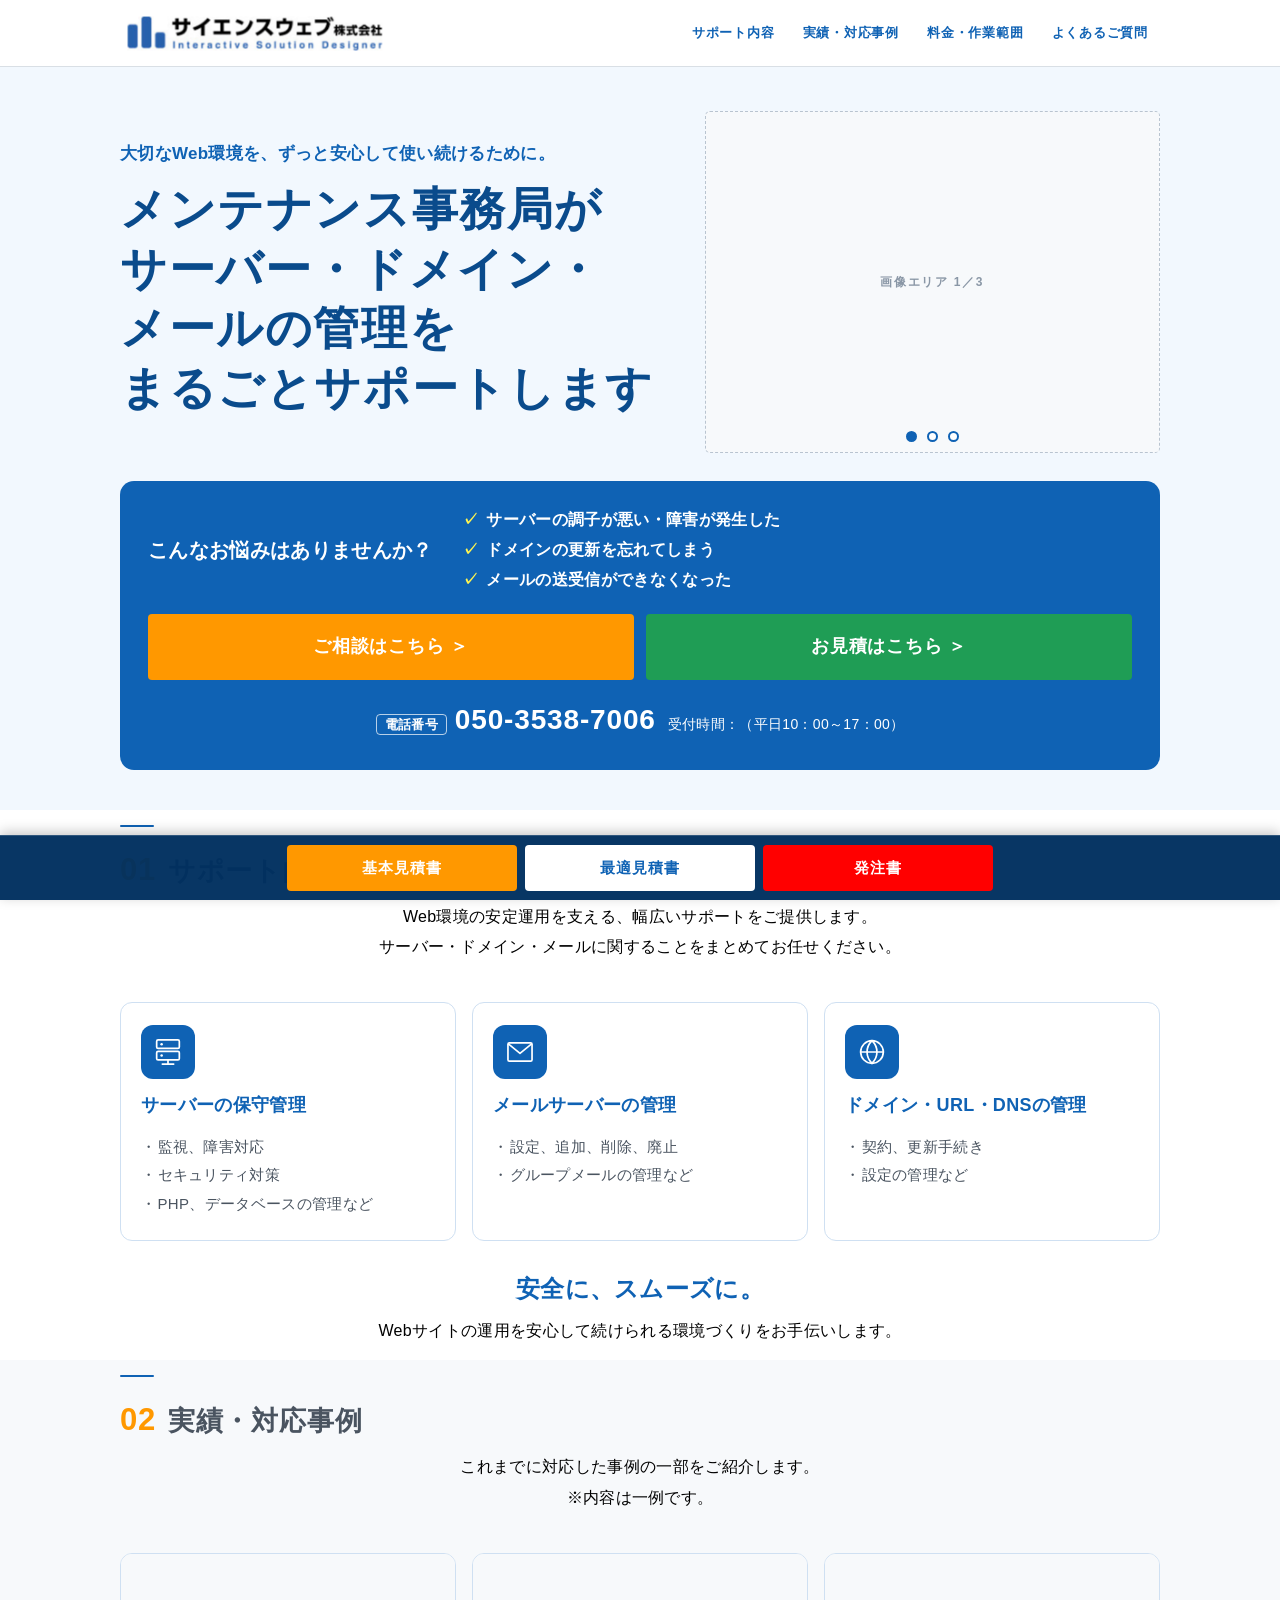
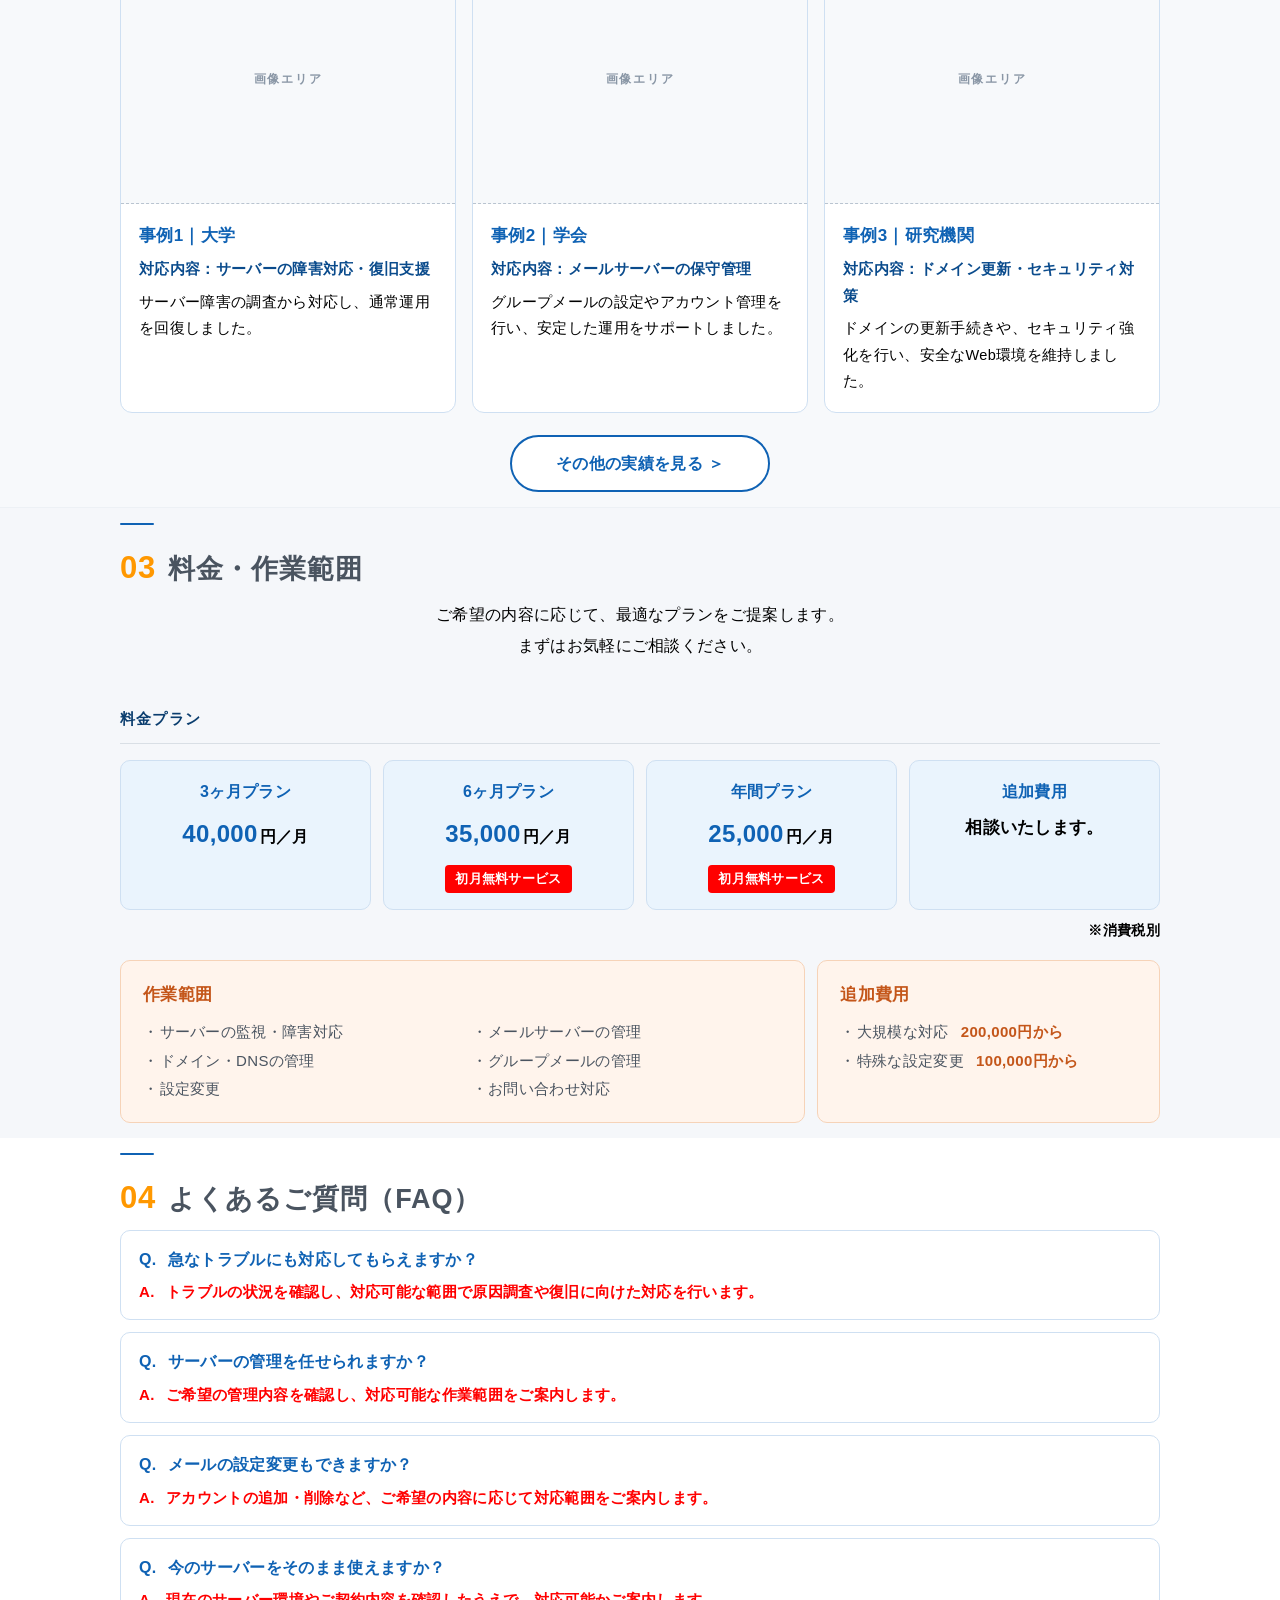
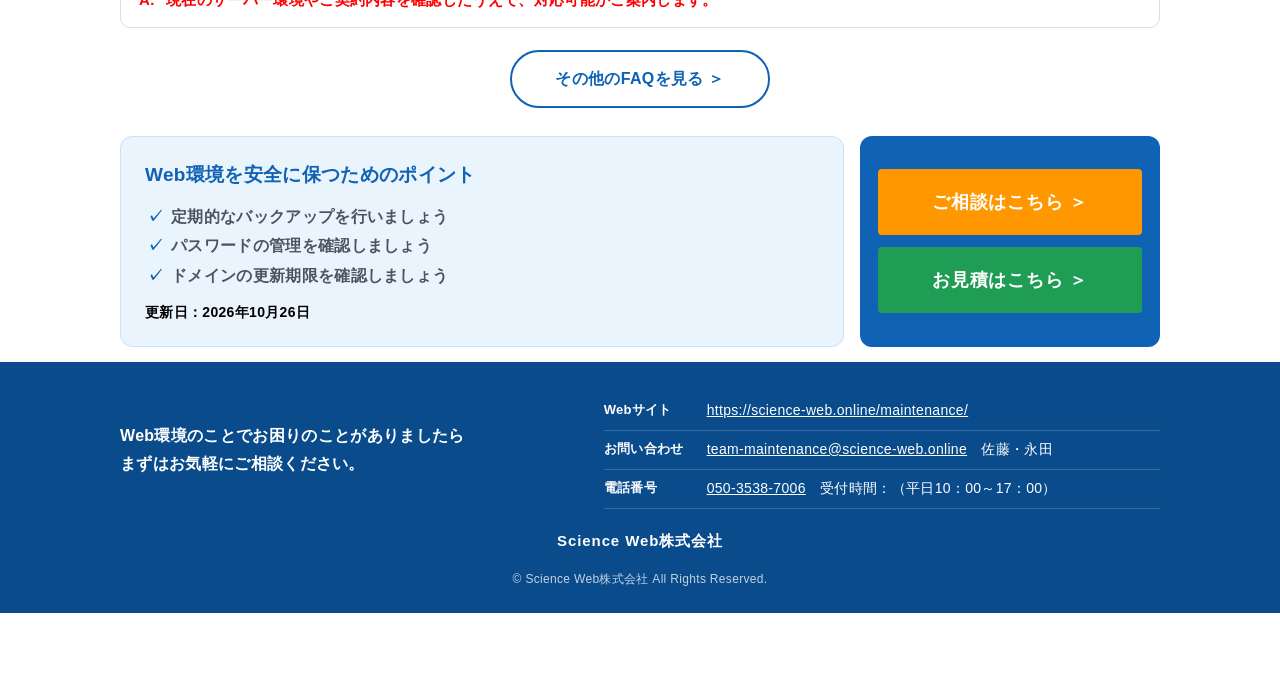
==== commit b91c0c81: "再校 ver2.2：ヘッダーをサイエンスウェブのロゴ画像に Co-Authored-By: Claude Opus 5.5 <noreply@anthropic.com> Claude-Session" ====
--- a/index.html
+++ b/index.html
@@ -1,5 +1,5 @@
 <!DOCTYPE html>
-<!-- BUILD_TAG: swo2026_maintenance_ver2.0 / 2026-10-29 -->
+<!-- BUILD_TAG: swo2026_maintenance_ver2.2 / 2026-10-29 -->
 <html lang="ja">
 <head>
 <meta charset="utf-8">
@@ -1063,10 +1063,7 @@
 
 <header>
   <div class="wrap hd">
-    <a class="hd-logo mt-logo" href="#top">
-      <span class="mt-logo-sub">研究開発支援</span>
-      <span class="mt-logo-main">Science Web株式会社 SWO</span>
-    </a>
+    <a class="hd-logo" href="#top"><img class="hd-logo-img" src="images/swc-logo.png" alt="サイエンスウェブ株式会社"></a>
     <button class="hd-toggle" id="navToggle" aria-expanded="false">メニュー</button>
     <nav aria-label="メインメニュー">
       <ul class="gnav" id="gnav">
@@ -1334,7 +1331,7 @@
     });
   }
 })();
-/* トップのスライドショー（約5秒ごと。動きを減らす設定のときは自動で切り替えない） */
+/* トップのスライドショー（約5秒ごと。端末が「動きを減らす」設定のときは、ふわっと切り替えずにそのまま入れ替える） */
 (function(){
   var box=document.getElementById("mediaSlot"); if(!box) return;
   var sl=box.querySelectorAll(".mt-slide"), dt=box.querySelectorAll(".mt-dots button"), i=0, tm=null;
@@ -1343,7 +1340,6 @@
     for(var k=0;k<sl.length;k++){ sl[k].className=(k===i)?"mt-slide on":"mt-slide"; if(dt[k]) dt[k].className=(k===i)?"on":""; }
   }
   function start(){
-    if(window.matchMedia && window.matchMedia("(prefers-reduced-motion: reduce)").matches) return;
     stop(); tm=setInterval(function(){ show(i+1); },5000);
   }
   function stop(){ if(tm){ clearInterval(tm); tm=null; } }
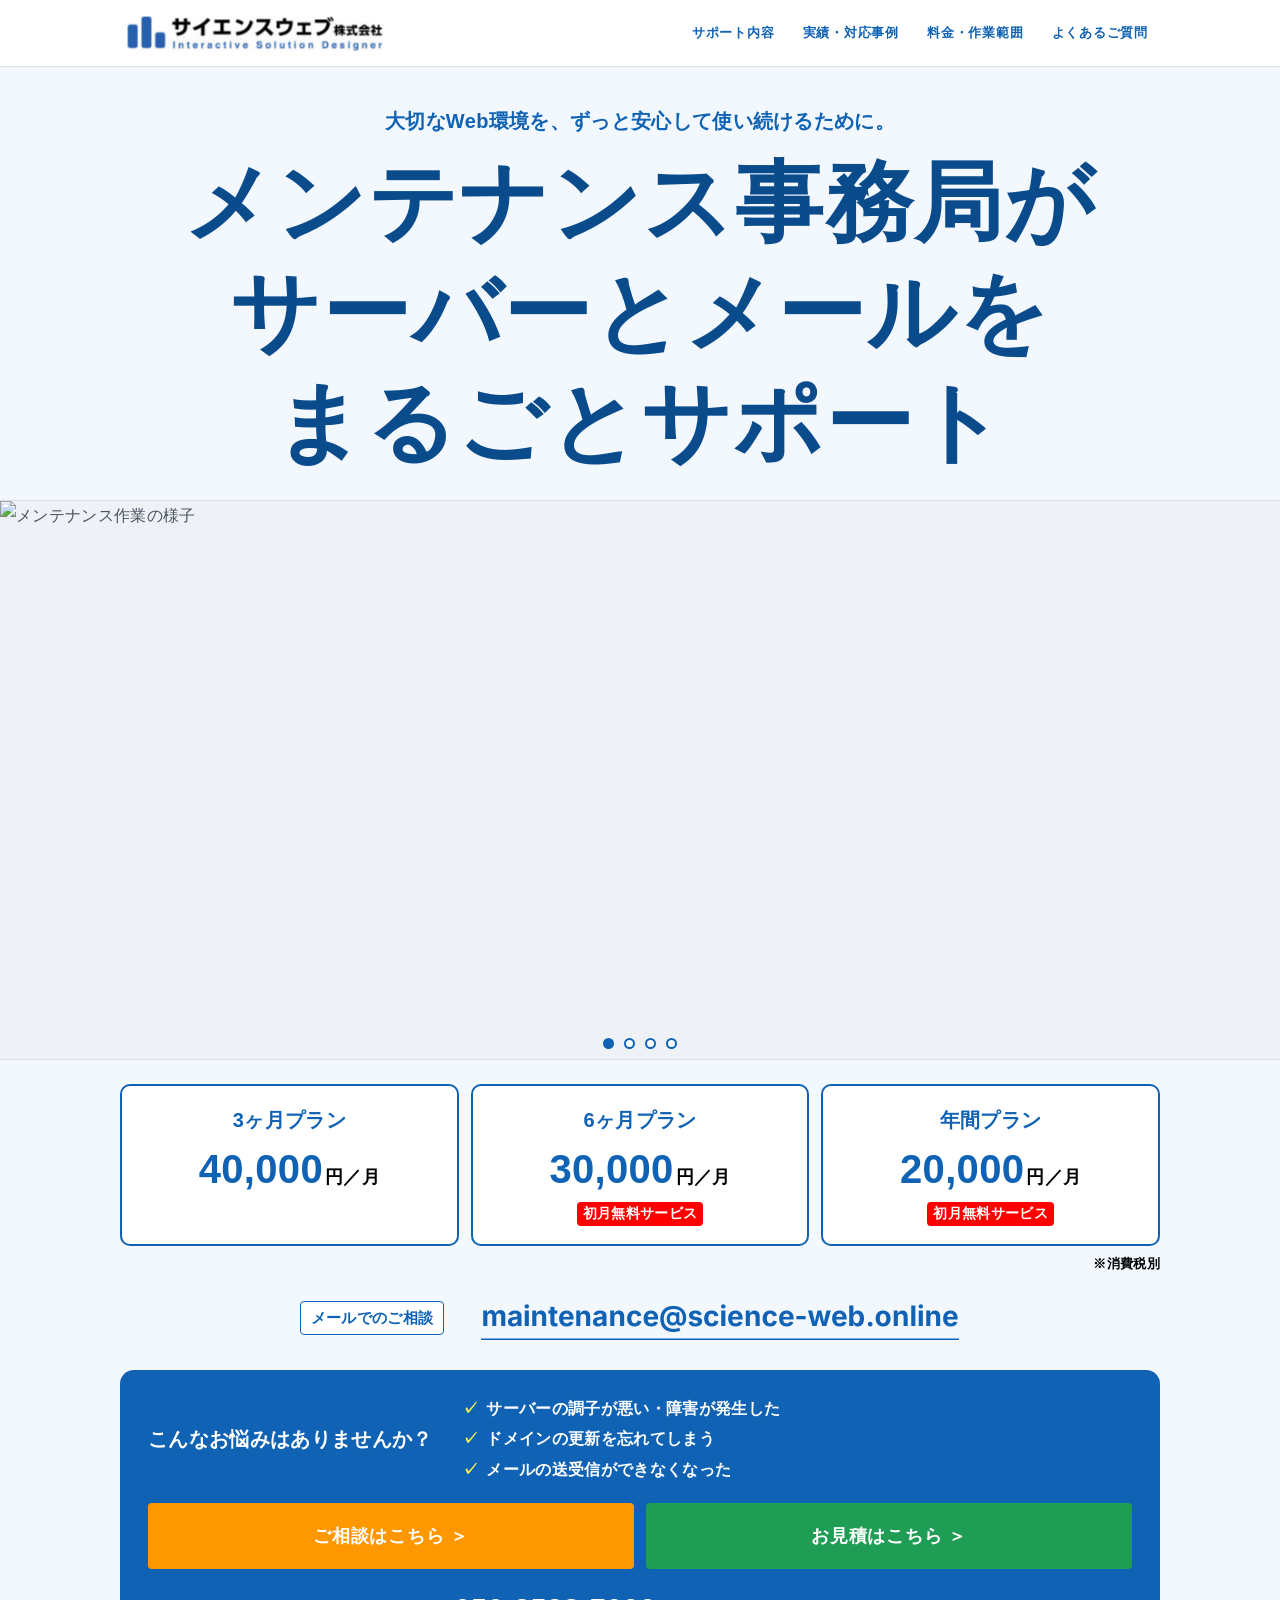
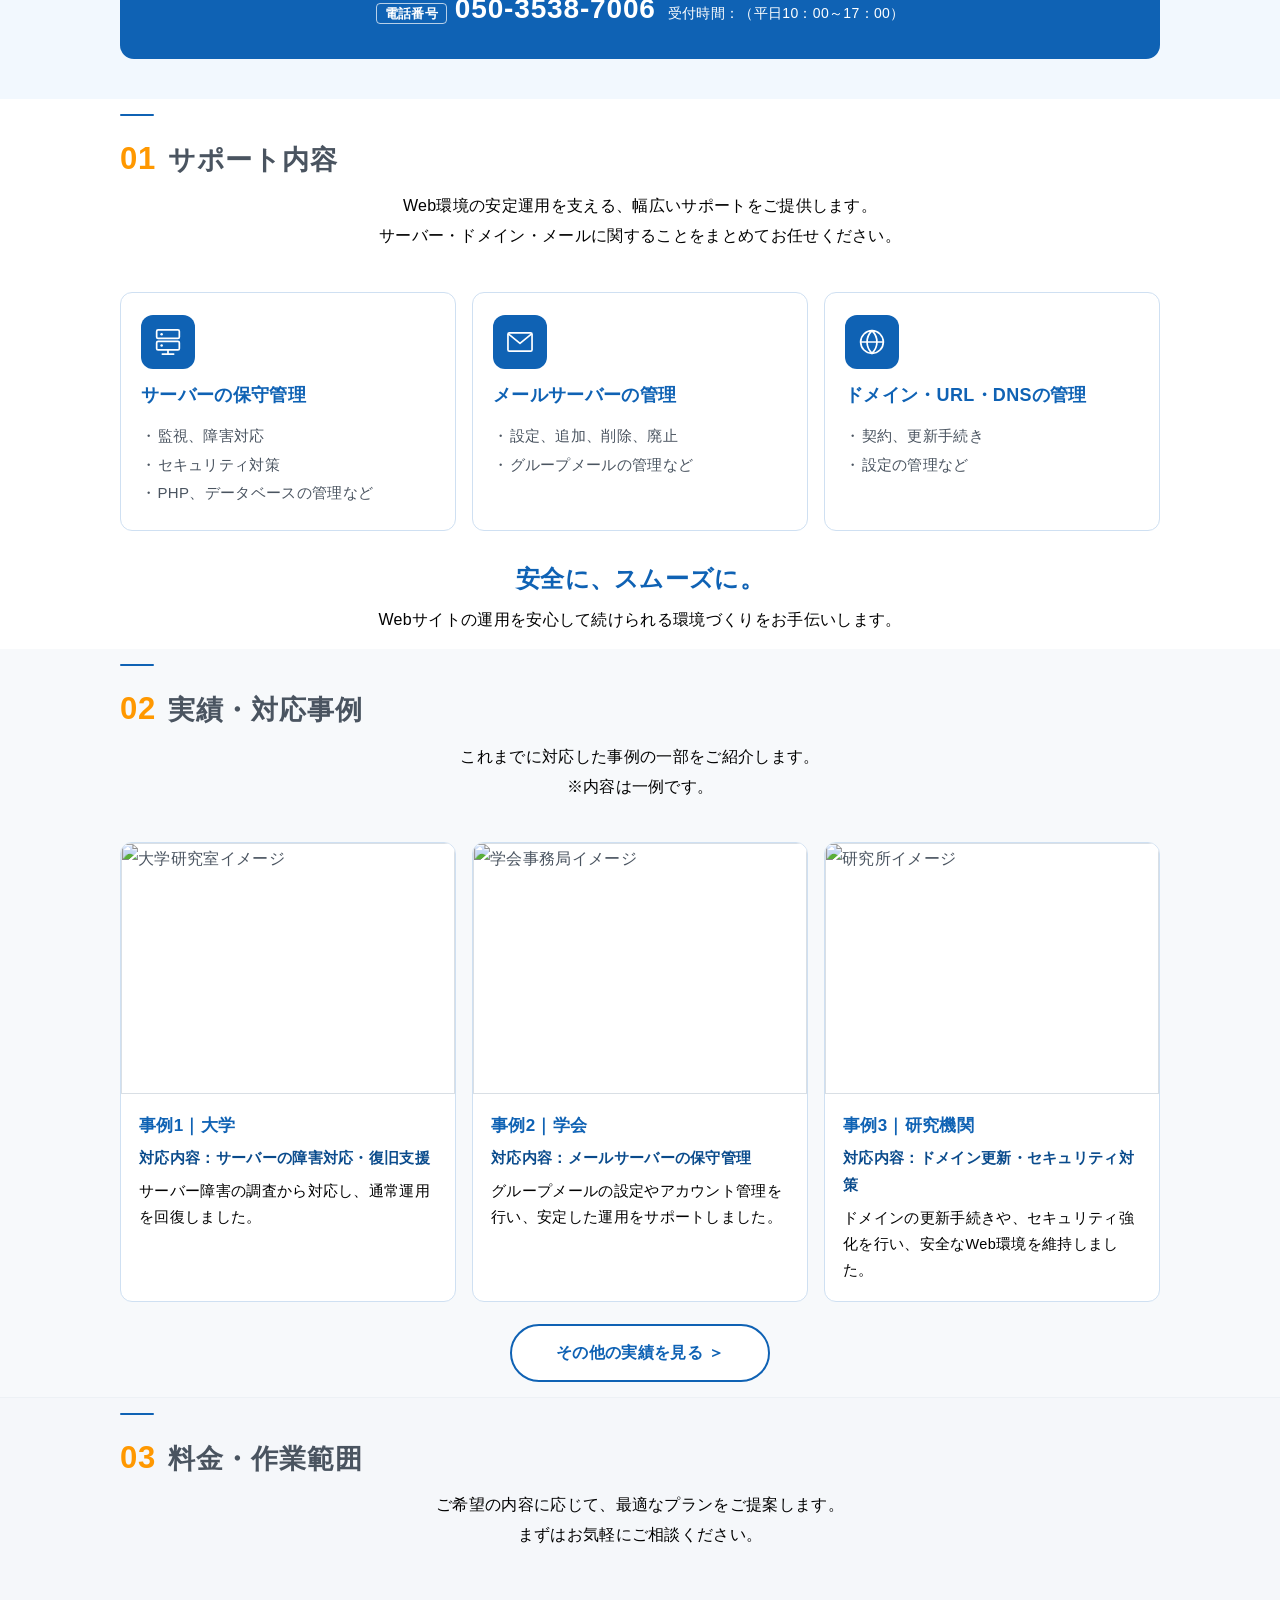
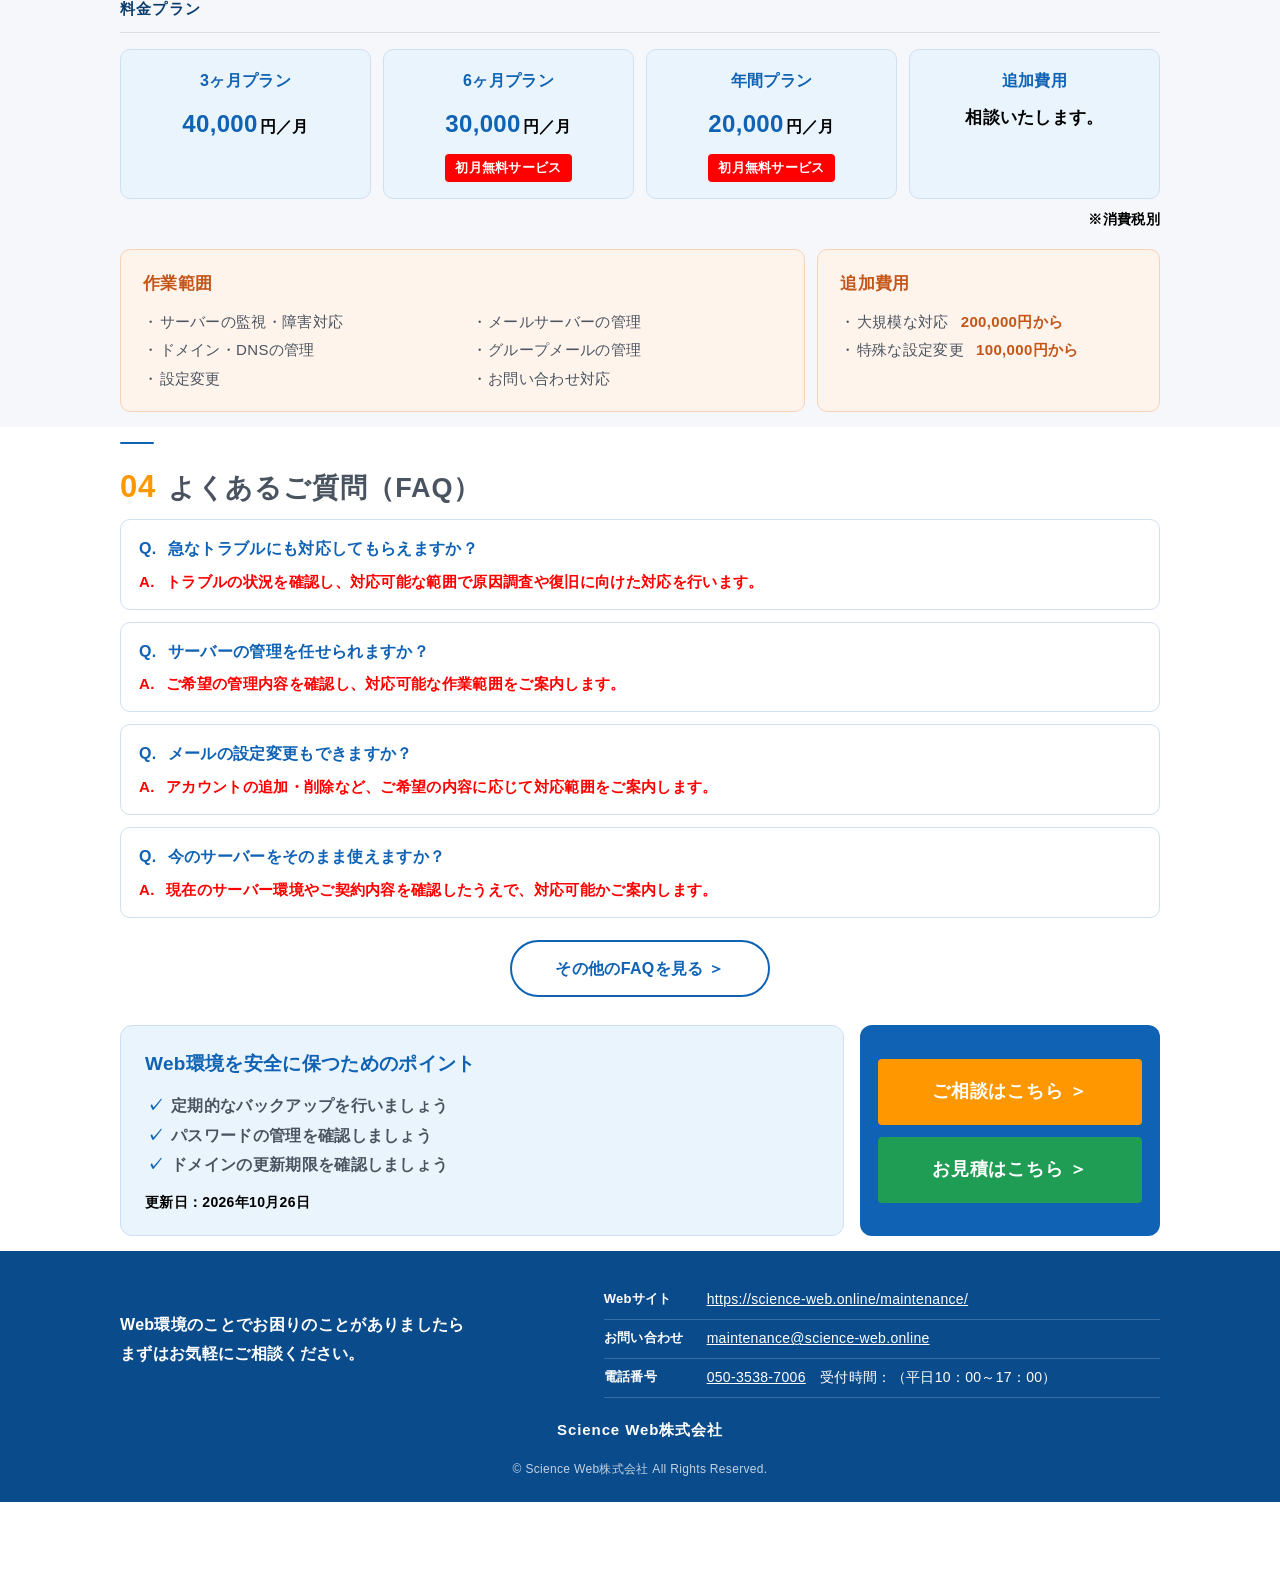
==== commit 6410e8a7: "修正版 ver3.0：大見出し3行・画像を全幅・料金3プラン・メールアドレス画像（11/10 瀧田様の修正依頼、公開中ページを土台） 購入画像（top1〜3・case01〜03）はリポジトリに入れず、" ====
--- a/index.html
+++ b/index.html
@@ -1,5 +1,5 @@
 <!DOCTYPE html>
-<!-- BUILD_TAG: swo2026_maintenance_ver2.2 / 2026-10-29 -->
+<!-- BUILD_TAG: swo2026_maintenance_ver3.0 / 2026-11-10 -->
 <html lang="ja">
 <head>
 <meta charset="utf-8">
@@ -1055,8 +1055,40 @@
 @media (max-width:900px){ .mt-plans{grid-template-columns:repeat(2,minmax(0,1fr));} }
 .mt-plan-ask{white-space:normal;}
 @media (max-width:360px){ .mt-plan{padding:14px 8px;} .mt-num{font-size:19px;} .mt-plan-price{font-size:14px;} .mt-plan-ask{font-size:15px;} }
+/* ヘッダーのロゴ（スマホで小さすぎないように） */
+@media (max-width:700px){ .hd-logo-img{height:34px;} }
+@media (max-width:360px){ .hd-logo-img{height:30px;} }
 /* ===== メンテナンス事務局：ここまで ===== */
 
+
+/* ===== 2026-11-10 修正：ここから ===== */
+.mt-hero{padding-top:36px;}
+.mt-hero-c{text-align:center;}
+.mt-hero-c .mt-catch{font-size:clamp(11px,3.5vw,20px);white-space:nowrap;margin-bottom:8px;}
+.mt-h1.mt-h1-big{font-size:clamp(26px,8.2vw,88px);line-height:1.25;letter-spacing:.02em;}
+.mt-h1-big .mt-line{white-space:nowrap;}
+.mt-wide{width:100%;max-width:none;margin:22px 0 0;border-radius:0;border-left:0!important;border-right:0!important;aspect-ratio:16/7;max-height:560px;}
+.mt-wide .mt-slide img{width:100%;height:100%;object-fit:cover;}
+@media (max-width:760px){ .mt-wide{aspect-ratio:3/2;margin-top:16px;} }
+.mt-plans.mt-plans-top{grid-template-columns:repeat(3,minmax(0,1fr));margin-top:24px;gap:12px;}
+.mt-plans-top .mt-plan{background:#fff;border:2px solid var(--navy);padding:16px 8px;}
+.mt-plans-top .mt-plan-name{font-size:clamp(13px,2.2vw,20px);}
+.mt-plans-top .mt-plan-price{font-size:clamp(11px,1.8vw,18px);white-space:normal;}
+.mt-plans-top .mt-num{font-size:clamp(19px,4.4vw,40px);line-height:1.2;}
+.mt-plans-top .mt-unit{display:inline-block;}
+.mt-plans-top .mt-plan-free{font-size:clamp(10px,1.6vw,14px);padding:2px 6px;line-height:1.4;}
+.mt-tax-top{margin:6px 0 0;text-align:right;font-size:13px;}
+.mt-mail{margin:18px 0 0;display:flex;flex-wrap:wrap;align-items:center;justify-content:center;gap:8px 16px;}
+.mt-mail-lbl{font-size:15px;font-weight:800;color:var(--navy);border:1px solid var(--navy);border-radius:4px;padding:2px 10px;background:#fff;}
+.mt-mail-a{display:block;width:min(100%,520px);}
+.mt-mail-a img{width:100%;height:auto;}
+@media (max-width:480px){
+  .mt-plans.mt-plans-top{gap:6px;}
+  .mt-plans-top .mt-plan{padding:12px 3px;border-width:1.5px;}
+  .mt-plans-top .mt-num{display:block;}
+}
+@media print{ .mt-wide{max-height:none;} }
+/* ===== 2026-11-10 修正：ここまで ===== */
 </style>
 </head>
 <body>
@@ -1082,29 +1114,34 @@
 
 <div class="hero mt-hero" id="top">
   <div class="wrap">
-    <div class="mt-hero-grid">
-      <div class="mt-hero-txt">
-        <p class="mt-catch">大切なWeb環境を、ずっと安心して使い続けるために。</p>
-        <h1 class="mt-h1">
-          <span class="mt-line">メンテナンス事務局が</span>
-          <span class="mt-line"><span class="nobr">サーバー・ドメイン・</span><span class="nobr">メールの管理を</span></span>
-          <span class="mt-line"><span class="nobr">まるごと</span><span class="nobr">サポートします</span></span>
-        </h1>
-      </div>
-      <!-- 画像エリア（スライドショー3枚）：ご購入画像を images/ に置き、各 mt-slide の中に下の行のように img を入れてください
-           1枚目 PIXTA 95794004 → <img src="images/top1.jpg" alt="メンテナンス事務局のイメージ">
-           2枚目 PIXTA 139166339 → <img src="images/top2.jpg" alt="メンテナンス事務局のイメージ">
-           3枚目 PIXTA 79172774 → <img src="images/top3.jpg" alt="メンテナンス事務局のイメージ">
-           img を入れると「画像エリア」の文字は自動で消えます。約5秒ごとに切り替わります。 -->
-      <div class="media-slot mt-top-slot mt-slides" id="mediaSlot" aria-label="メンテナンス事務局のイメージ">
-        <div class="mt-slide on"><span class="ms-note">画像エリア 1／3</span></div>
-        <div class="mt-slide"><span class="ms-note">画像エリア 2／3</span></div>
-        <div class="mt-slide"><span class="ms-note">画像エリア 3／3</span></div>
-        <div class="mt-dots" role="group" aria-label="表示する画像">
-          <button type="button" class="on" aria-label="1枚目"></button><button type="button" aria-label="2枚目"></button><button type="button" aria-label="3枚目"></button>
-        </div>
-      </div>
+    <div class="mt-hero-txt mt-hero-c">
+      <p class="mt-catch">大切なWeb環境を、ずっと安心して使い続けるために。</p>
+      <h1 class="mt-h1 mt-h1-big">
+        <span class="mt-line">メンテナンス事務局が</span>
+        <span class="mt-line">サーバーとメールを</span>
+        <span class="mt-line">まるごとサポート</span>
+      </h1>
     </div>
+  </div>
+  <div class="media-slot mt-top-slot mt-slides mt-wide" id="mediaSlot" aria-label="メンテナンス事務局のイメージ">
+    <div class="mt-slide on"><img src="images/top1.png" alt="メンテナンス作業の様子"></div>
+    <div class="mt-slide"><img src="images/top2.png" alt="データ管理のイメージ"></div>
+    <div class="mt-slide"><img src="images/top3.png" alt="対策方針会議の様子"></div>
+    <div class="mt-slide"><img src="images/top2.png" alt="データ管理のイメージ"></div>
+    <div class="mt-dots" role="group" aria-label="表示する画像">
+      <button type="button" class="on" aria-label="1枚目"></button><button type="button" aria-label="2枚目"></button><button type="button" aria-label="3枚目"></button><button type="button" aria-label="4枚目"></button>
+    </div>
+  </div>
+  <div class="wrap">
+
+    <ul class="mt-plans mt-plans-top" aria-label="料金">
+      <li class="mt-plan"><p class="mt-plan-name">3ヶ月プラン</p><p class="mt-plan-price"><span class="mt-num">40,000</span><span class="mt-unit">円／月</span></p></li>
+      <li class="mt-plan"><p class="mt-plan-name">6ヶ月プラン</p><p class="mt-plan-price"><span class="mt-num">30,000</span><span class="mt-unit">円／月</span></p><p class="mt-plan-free"><span class="nobr">初月無料</span><span class="nobr">サービス</span></p></li>
+      <li class="mt-plan"><p class="mt-plan-name">年間プラン</p><p class="mt-plan-price"><span class="mt-num">20,000</span><span class="mt-unit">円／月</span></p><p class="mt-plan-free"><span class="nobr">初月無料</span><span class="nobr">サービス</span></p></li>
+    </ul>
+    <p class="mt-tax mt-tax-top">※消費税別</p>
+
+    <p class="mt-mail"><span class="mt-mail-lbl">メールでのご相談</span><a class="mt-mail-a" href="mailto:maintenance@science-web.online"><img src="images/mail-maintenance.png" alt="maintenance@science-web.online" width="1040" height="96"></a></p>
 
     <div class="mt-worry">
       <p class="mt-worry-ttl">こんなお悩みはありませんか？</p>
@@ -1115,7 +1152,7 @@
       </ul>
       <div class="mt-btns">
         <a class="btn mt-btn-talk" href="mailto:maintenance@science-web.online">ご相談はこちら ＞</a>
-        <a class="btn mt-btn-quote" href="#docs">お見積はこちら ＞</a>
+        <!--<a class="btn mt-btn-quote" href="#docs">--><a class="btn mt-btn-quote" href="mailto:maintenance@science-web.online">お見積はこちら ＞</a>
       </div>
       <p class="mt-tel"><span class="mt-tel-lbl">電話番号</span><a href="tel:05035387006">050-3538-7006</a><span class="mt-tel-time">受付時間：（平日10：00～17：00）</span></p>
     </div>
@@ -1171,9 +1208,7 @@
     <p class="sec-desc mt-desc">これまでに対応した事例の一部をご紹介します。<br>※内容は一例です。</p>
     <ul class="mt-cases">
       <li class="mt-case">
-        <!-- 画像エリア：事例1（大学）の画像を images/ に置き、下の行のように img を入れてください
-             <img src="images/case1.jpg" alt="大学"> -->
-        <div class="media-slot mt-case-slot"><span class="ms-note">画像エリア</span></div>
+        <div class="media-slot mt-case-slot"><img src="images/case01.png" alt="大学研究室イメージ"></div>
         <div class="mt-case-body">
           <p class="mt-case-lbl">事例1｜大学</p>
           <p class="mt-case-what">対応内容：サーバーの障害対応・復旧支援</p>
@@ -1181,9 +1216,7 @@
         </div>
       </li>
       <li class="mt-case">
-        <!-- 画像エリア：事例2（学会）の画像を images/ に置き、下の行のように img を入れてください
-             <img src="images/case2.jpg" alt="学会"> -->
-        <div class="media-slot mt-case-slot"><span class="ms-note">画像エリア</span></div>
+        <div class="media-slot mt-case-slot"><img src="images/case02.png" alt="学会事務局イメージ"></div>
         <div class="mt-case-body">
           <p class="mt-case-lbl">事例2｜学会</p>
           <p class="mt-case-what">対応内容：メールサーバーの保守管理</p>
@@ -1191,9 +1224,7 @@
         </div>
       </li>
       <li class="mt-case">
-        <!-- 画像エリア：事例3（研究機関）の画像を images/ に置き、下の行のように img を入れてください
-             <img src="images/case3.jpg" alt="研究機関"> -->
-        <div class="media-slot mt-case-slot"><span class="ms-note">画像エリア</span></div>
+        <div class="media-slot mt-case-slot"><img src="images/case03.png" alt="研究所イメージ"></div>
         <div class="mt-case-body">
           <p class="mt-case-lbl">事例3｜研究機関</p>
           <p class="mt-case-what">対応内容：ドメイン更新・セキュリティ対策</p>
@@ -1212,8 +1243,8 @@
     <h3 class="sub-ttl">料金プラン</h3>
     <ul class="mt-plans">
       <li class="mt-plan"><p class="mt-plan-name">3ヶ月プラン</p><p class="mt-plan-price"><span class="mt-num">40,000</span>円／月</p></li>
-      <li class="mt-plan"><p class="mt-plan-name">6ヶ月プラン</p><p class="mt-plan-price"><span class="mt-num">35,000</span>円／月</p><p class="mt-plan-free">初月無料サービス</p></li>
-      <li class="mt-plan"><p class="mt-plan-name">年間プラン</p><p class="mt-plan-price"><span class="mt-num">25,000</span>円／月</p><p class="mt-plan-free">初月無料サービス</p></li>
+      <li class="mt-plan"><p class="mt-plan-name">6ヶ月プラン</p><p class="mt-plan-price"><span class="mt-num">30,000</span>円／月</p><p class="mt-plan-free">初月無料サービス</p></li>
+      <li class="mt-plan"><p class="mt-plan-name">年間プラン</p><p class="mt-plan-price"><span class="mt-num">20,000</span>円／月</p><p class="mt-plan-free">初月無料サービス</p></li>
       <li class="mt-plan mt-plan-add"><p class="mt-plan-name">追加費用</p><p class="mt-plan-price mt-plan-ask"><span class="nobr">相談</span><span class="nobr">いたします。</span></p></li>
     </ul>
     <p class="mt-tax">※消費税別</p>
@@ -1280,7 +1311,7 @@
       </div>
       <div class="mt-point-btns">
         <a class="btn mt-btn-talk" href="mailto:maintenance@science-web.online">ご相談はこちら ＞</a>
-        <a class="btn mt-btn-quote" href="#docs">お見積はこちら ＞</a>
+        <!--<a class="btn mt-btn-quote" href="#docs">--><a class="btn mt-btn-quote" href="mailto:maintenance@science-web.online">お見積はこちら ＞</a>
       </div>
     </div>
   </div>
@@ -1296,7 +1327,7 @@
     </div>
     <dl class="mt-ft-info">
       <div><dt>Webサイト</dt><dd><a href="https://science-web.online/maintenance/">https://science-web.online/maintenance/</a></dd></div>
-      <div><dt>お問い合わせ</dt><dd><a href="mailto:team-maintenance@science-web.online">team-maintenance@science-web.online</a>　佐藤・永田</dd></div>
+      <div><dt>お問い合わせ</dt><dd><a href="mailto:maintenance@science-web.online">maintenance@science-web.online</a></dd></div>
       <div><dt>電話番号</dt><dd><a href="tel:05035387006">050-3538-7006</a>　受付時間：（平日10：00～17：00）</dd></div>
     </dl>
   </div>
@@ -1307,11 +1338,11 @@
 </footer>
 
 <!-- ページ下部のバナー（3点書類）：料金が決まり次第、書類を組み込みます -->
-<div class="sticky-cta no-print" id="docs">
+<!--<div class="sticky-cta no-print" id="docs">
   <button type="button" class="s1">基本見積書</button>
   <button type="button" class="s3">最適見積書</button>
   <button type="button" class="s2">発注書</button>
-</div>
+</div>-->
 
 <script>
 /* スマホメニュー */
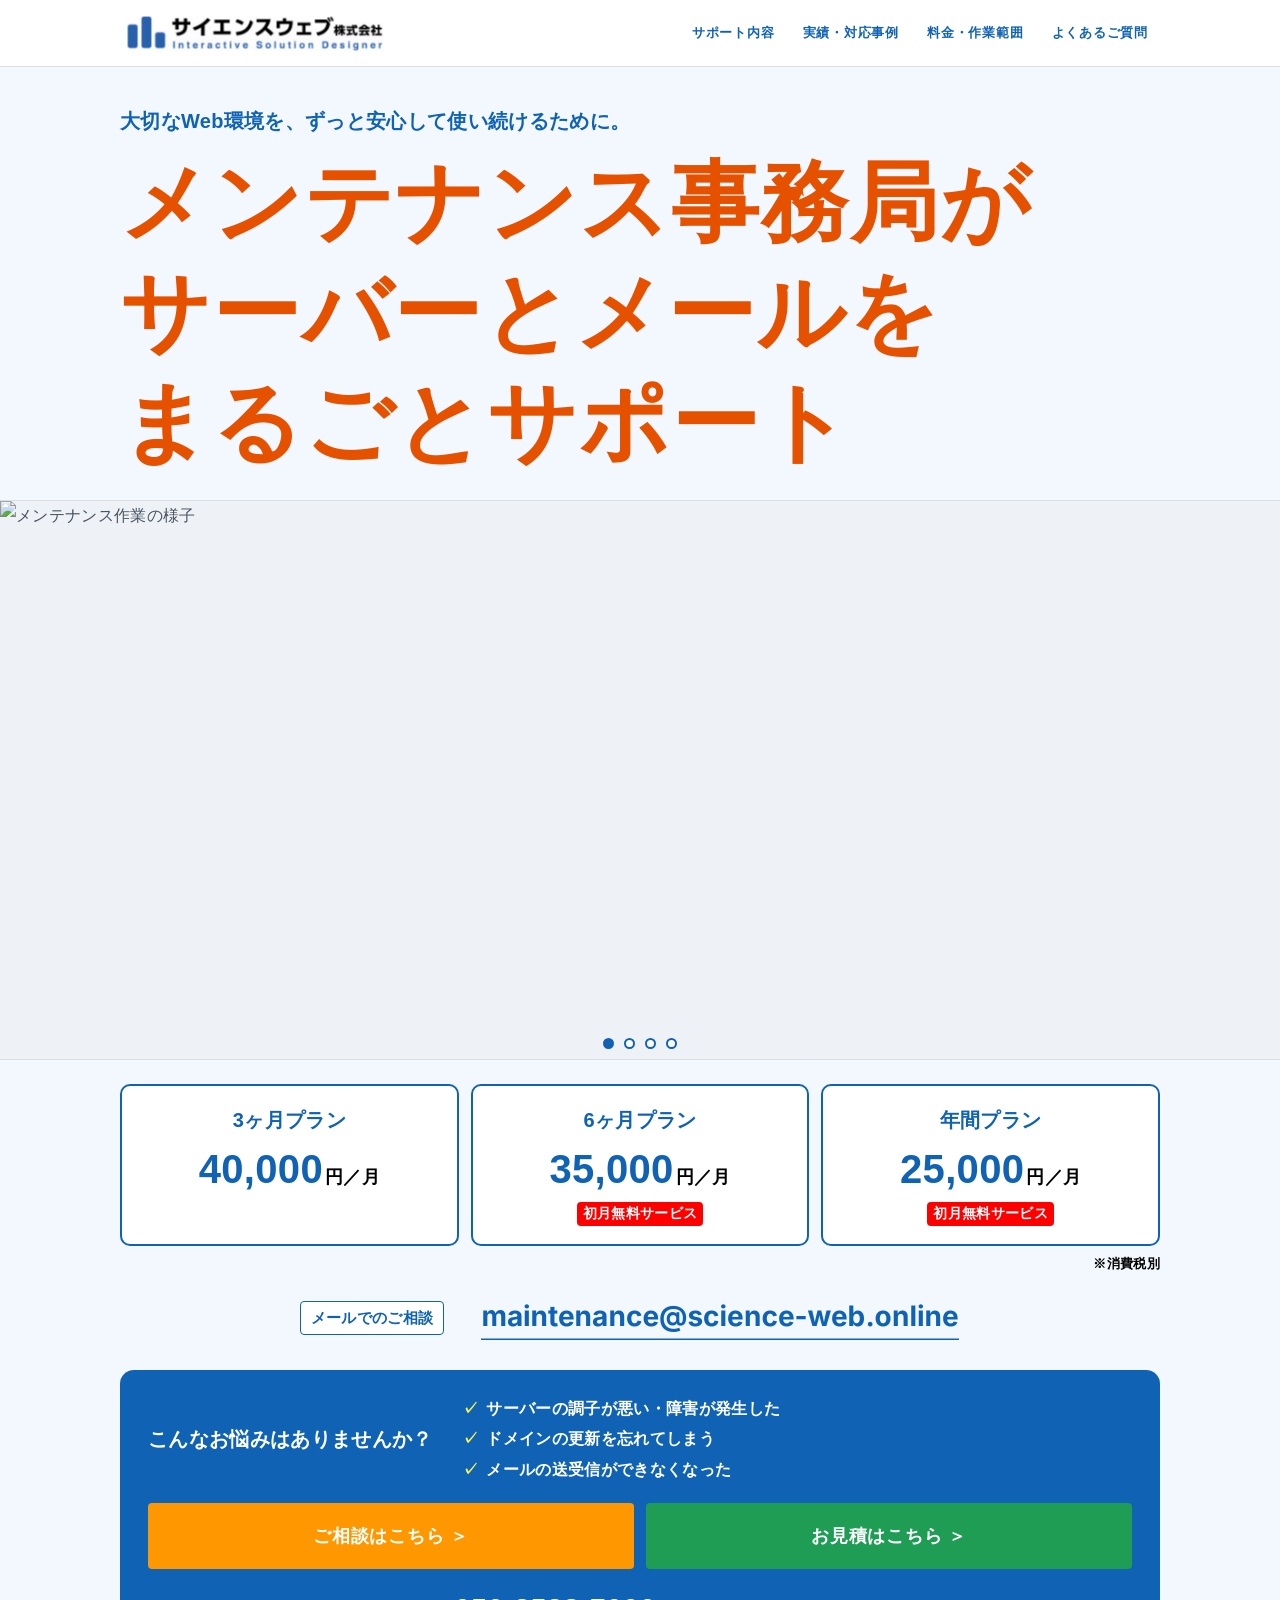
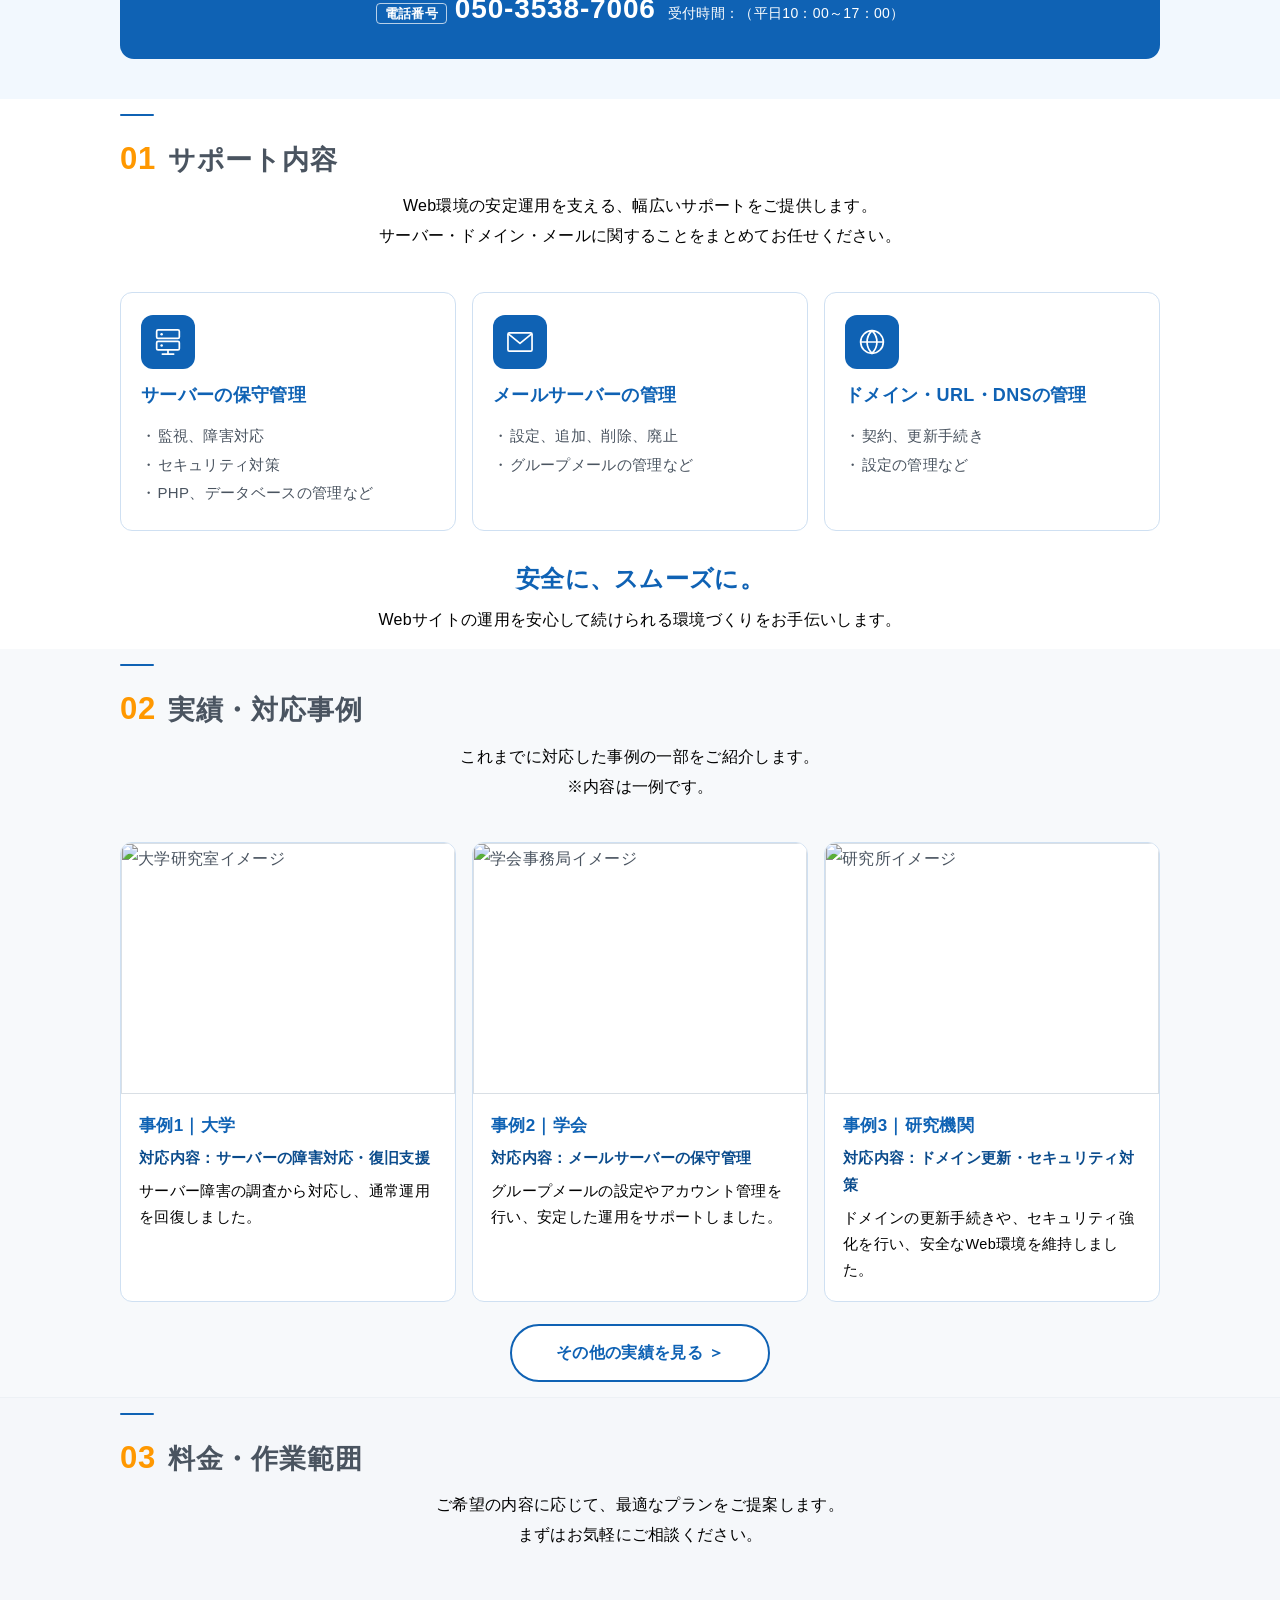
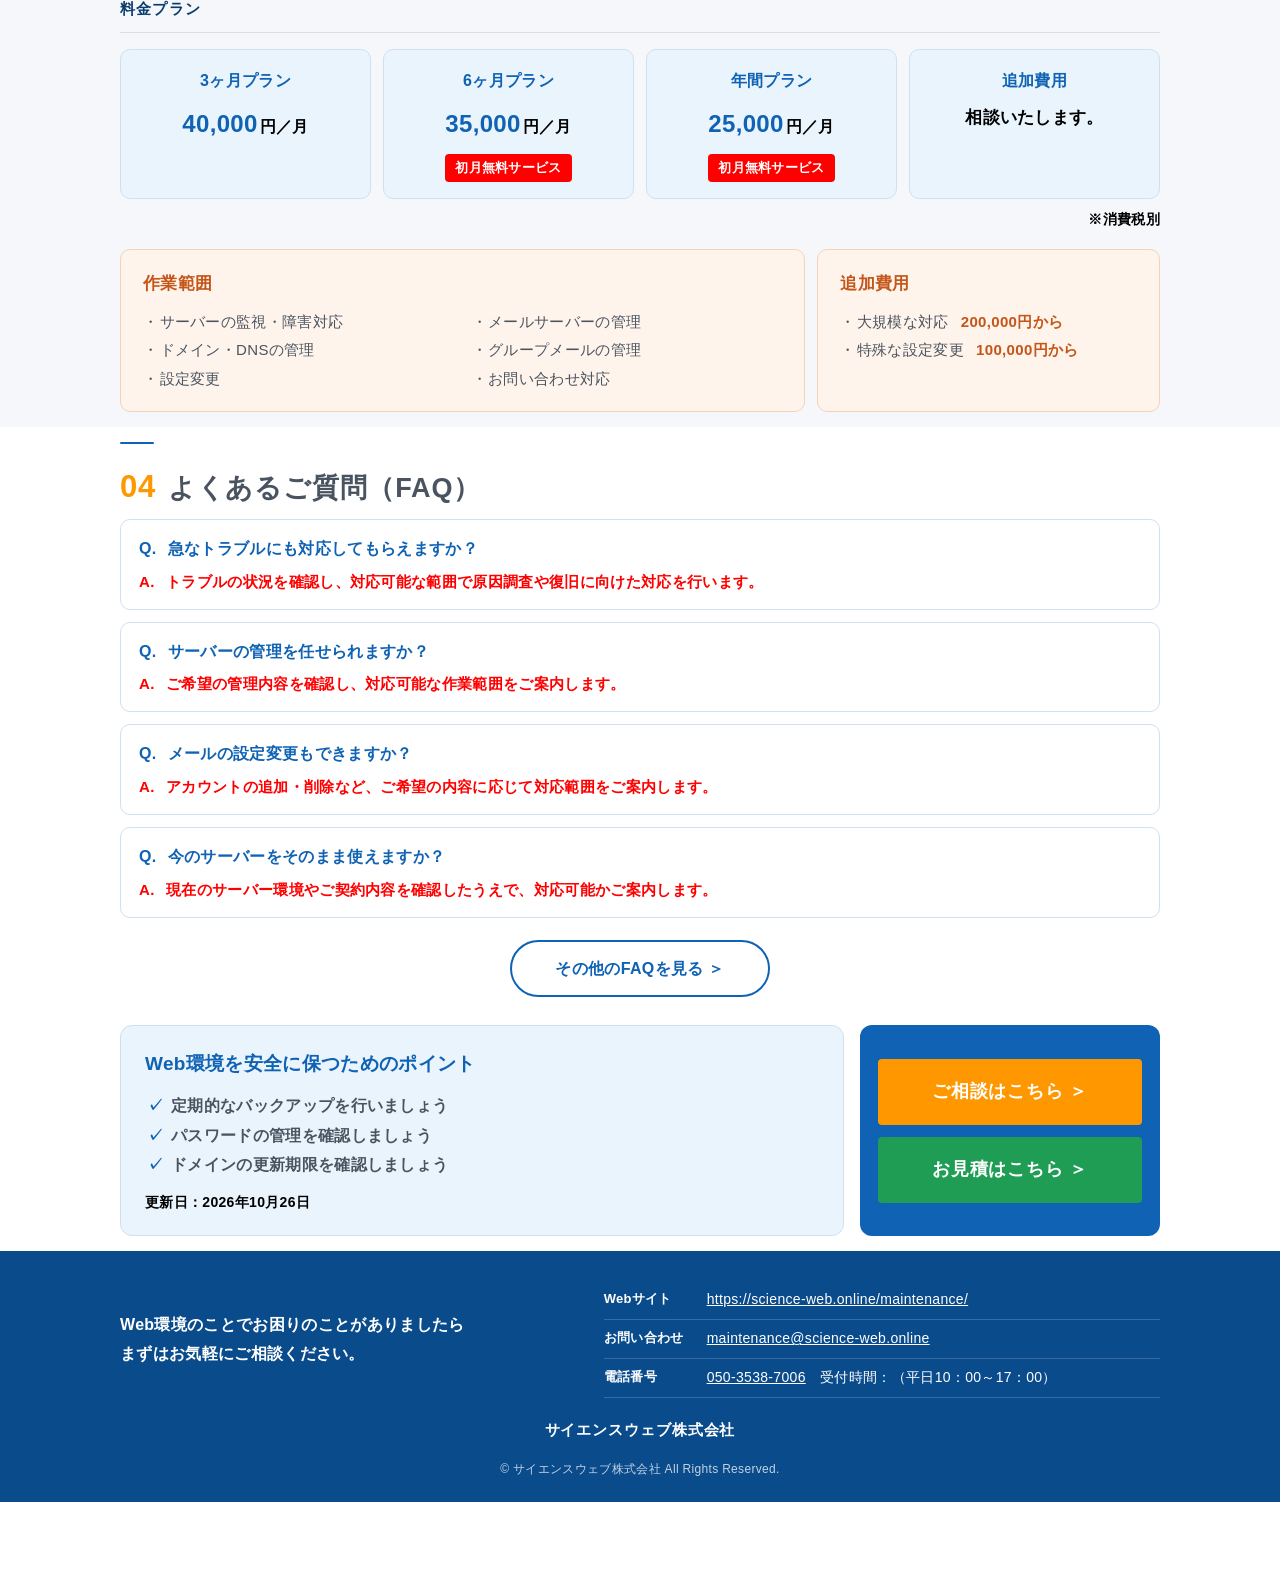
==== commit 2471512a: "修正版：大見出しを濃いオレンジ・左寄せ、フッターの社名、料金 40,000／35,000／25,000（11/10 瀧田様 15:43・15:50 の直し） Co-Authored-By: Claud" ====
--- a/index.html
+++ b/index.html
@@ -1,5 +1,5 @@
 <!DOCTYPE html>
-<!-- BUILD_TAG: swo2026_maintenance_ver3.0 / 2026-11-10 -->
+<!-- BUILD_TAG: swo2026_maintenance_ver3.1 / 2026-11-10 -->
 <html lang="ja">
 <head>
 <meta charset="utf-8">
@@ -1089,6 +1089,11 @@
 }
 @media print{ .mt-wide{max-height:none;} }
 /* ===== 2026-11-10 修正：ここまで ===== */
+
+/* ===== 2026-11-10 直し（瀧田様 15:43・15:50）：ここから ===== */
+.mt-hero .mt-hero-c{text-align:left;}
+.mt-hero .mt-h1.mt-h1-big{color:#E65100;}
+/* ===== 2026-11-10 直し：ここまで ===== */
 </style>
 </head>
 <body>
@@ -1136,8 +1141,8 @@
 
     <ul class="mt-plans mt-plans-top" aria-label="料金">
       <li class="mt-plan"><p class="mt-plan-name">3ヶ月プラン</p><p class="mt-plan-price"><span class="mt-num">40,000</span><span class="mt-unit">円／月</span></p></li>
-      <li class="mt-plan"><p class="mt-plan-name">6ヶ月プラン</p><p class="mt-plan-price"><span class="mt-num">30,000</span><span class="mt-unit">円／月</span></p><p class="mt-plan-free"><span class="nobr">初月無料</span><span class="nobr">サービス</span></p></li>
-      <li class="mt-plan"><p class="mt-plan-name">年間プラン</p><p class="mt-plan-price"><span class="mt-num">20,000</span><span class="mt-unit">円／月</span></p><p class="mt-plan-free"><span class="nobr">初月無料</span><span class="nobr">サービス</span></p></li>
+      <li class="mt-plan"><p class="mt-plan-name">6ヶ月プラン</p><p class="mt-plan-price"><span class="mt-num">35,000</span><span class="mt-unit">円／月</span></p><p class="mt-plan-free"><span class="nobr">初月無料</span><span class="nobr">サービス</span></p></li>
+      <li class="mt-plan"><p class="mt-plan-name">年間プラン</p><p class="mt-plan-price"><span class="mt-num">25,000</span><span class="mt-unit">円／月</span></p><p class="mt-plan-free"><span class="nobr">初月無料</span><span class="nobr">サービス</span></p></li>
     </ul>
     <p class="mt-tax mt-tax-top">※消費税別</p>
 
@@ -1243,8 +1248,8 @@
     <h3 class="sub-ttl">料金プラン</h3>
     <ul class="mt-plans">
       <li class="mt-plan"><p class="mt-plan-name">3ヶ月プラン</p><p class="mt-plan-price"><span class="mt-num">40,000</span>円／月</p></li>
-      <li class="mt-plan"><p class="mt-plan-name">6ヶ月プラン</p><p class="mt-plan-price"><span class="mt-num">30,000</span>円／月</p><p class="mt-plan-free">初月無料サービス</p></li>
-      <li class="mt-plan"><p class="mt-plan-name">年間プラン</p><p class="mt-plan-price"><span class="mt-num">20,000</span>円／月</p><p class="mt-plan-free">初月無料サービス</p></li>
+      <li class="mt-plan"><p class="mt-plan-name">6ヶ月プラン</p><p class="mt-plan-price"><span class="mt-num">35,000</span>円／月</p><p class="mt-plan-free">初月無料サービス</p></li>
+      <li class="mt-plan"><p class="mt-plan-name">年間プラン</p><p class="mt-plan-price"><span class="mt-num">25,000</span>円／月</p><p class="mt-plan-free">初月無料サービス</p></li>
       <li class="mt-plan mt-plan-add"><p class="mt-plan-name">追加費用</p><p class="mt-plan-price mt-plan-ask"><span class="nobr">相談</span><span class="nobr">いたします。</span></p></li>
     </ul>
     <p class="mt-tax">※消費税別</p>
@@ -1332,8 +1337,8 @@
     </dl>
   </div>
   <div class="wrap mt-ft-co">
-    <p class="ft-brand">Science Web株式会社</p>
-    <p class="ft-copy">© Science Web株式会社 All Rights Reserved.</p>
+    <p class="ft-brand">サイエンスウェブ株式会社</p>
+    <p class="ft-copy">© サイエンスウェブ株式会社 All Rights Reserved.</p>
   </div>
 </footer>
 
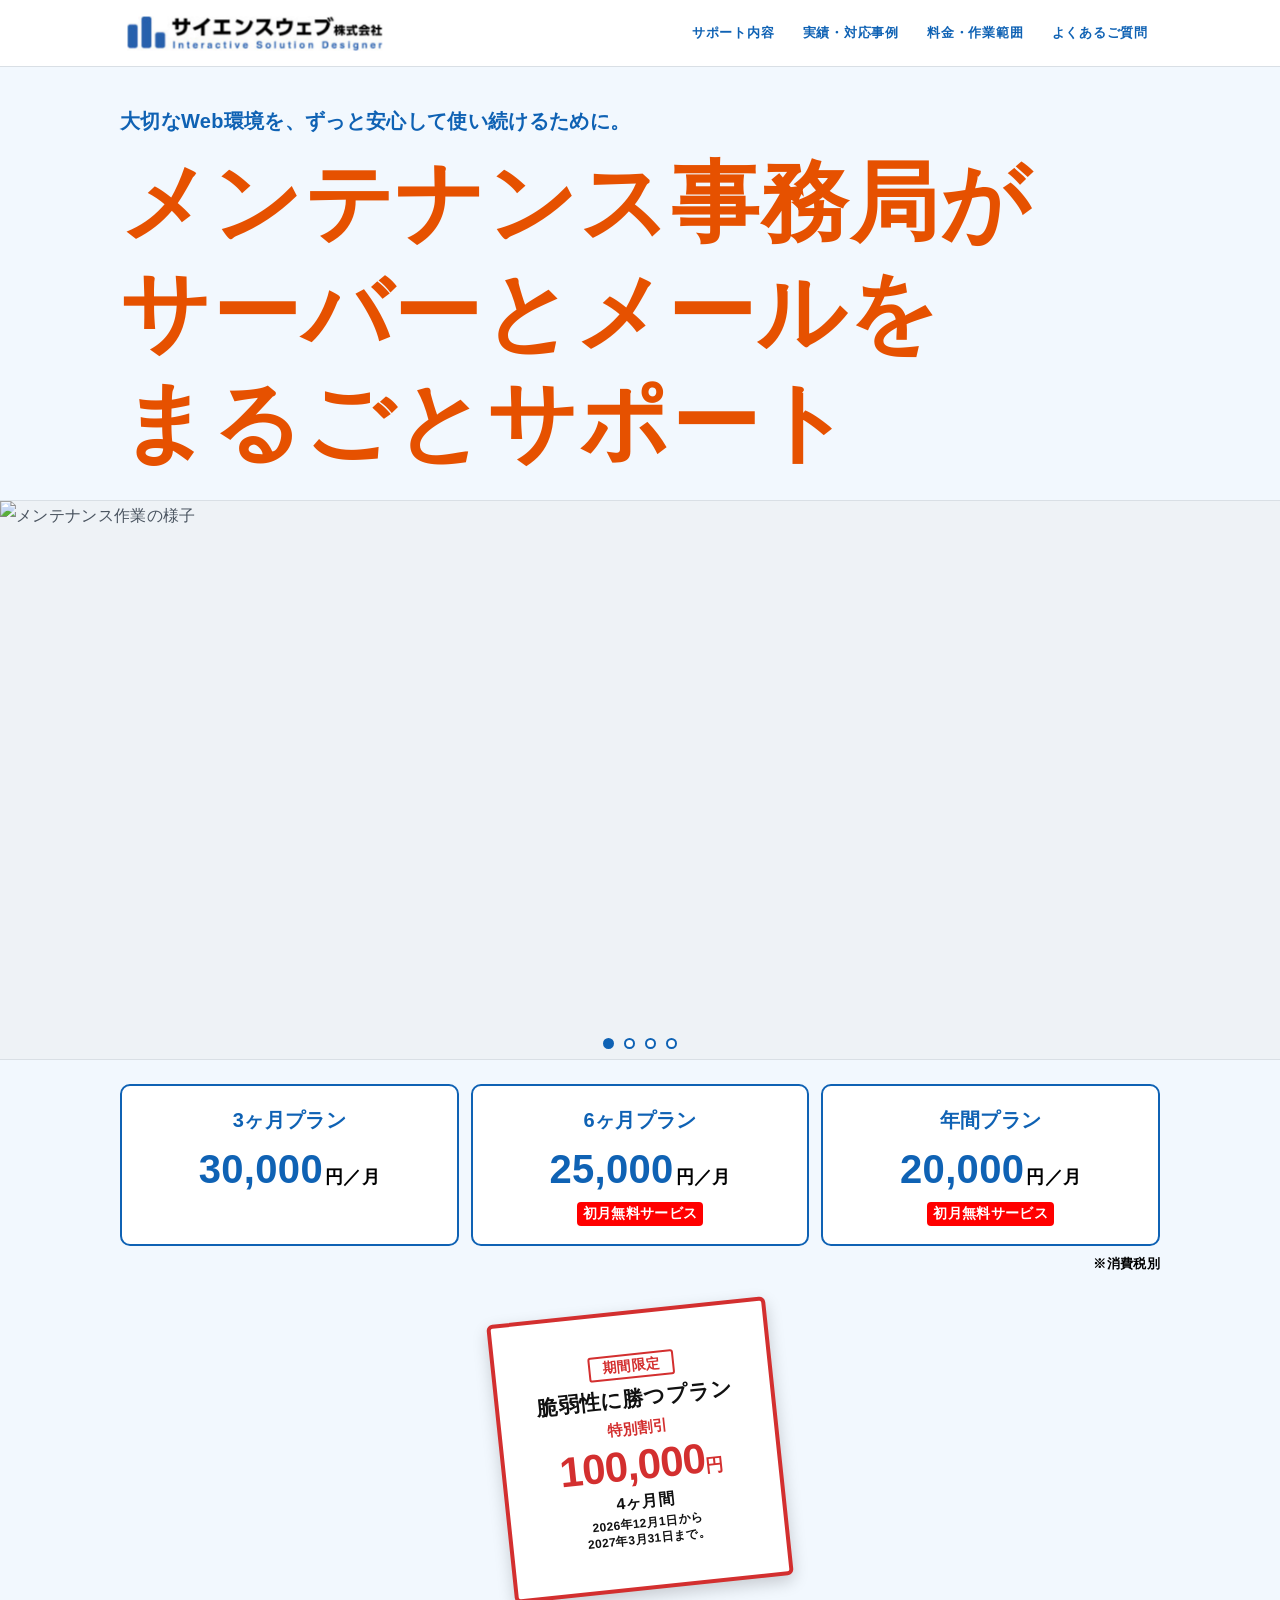
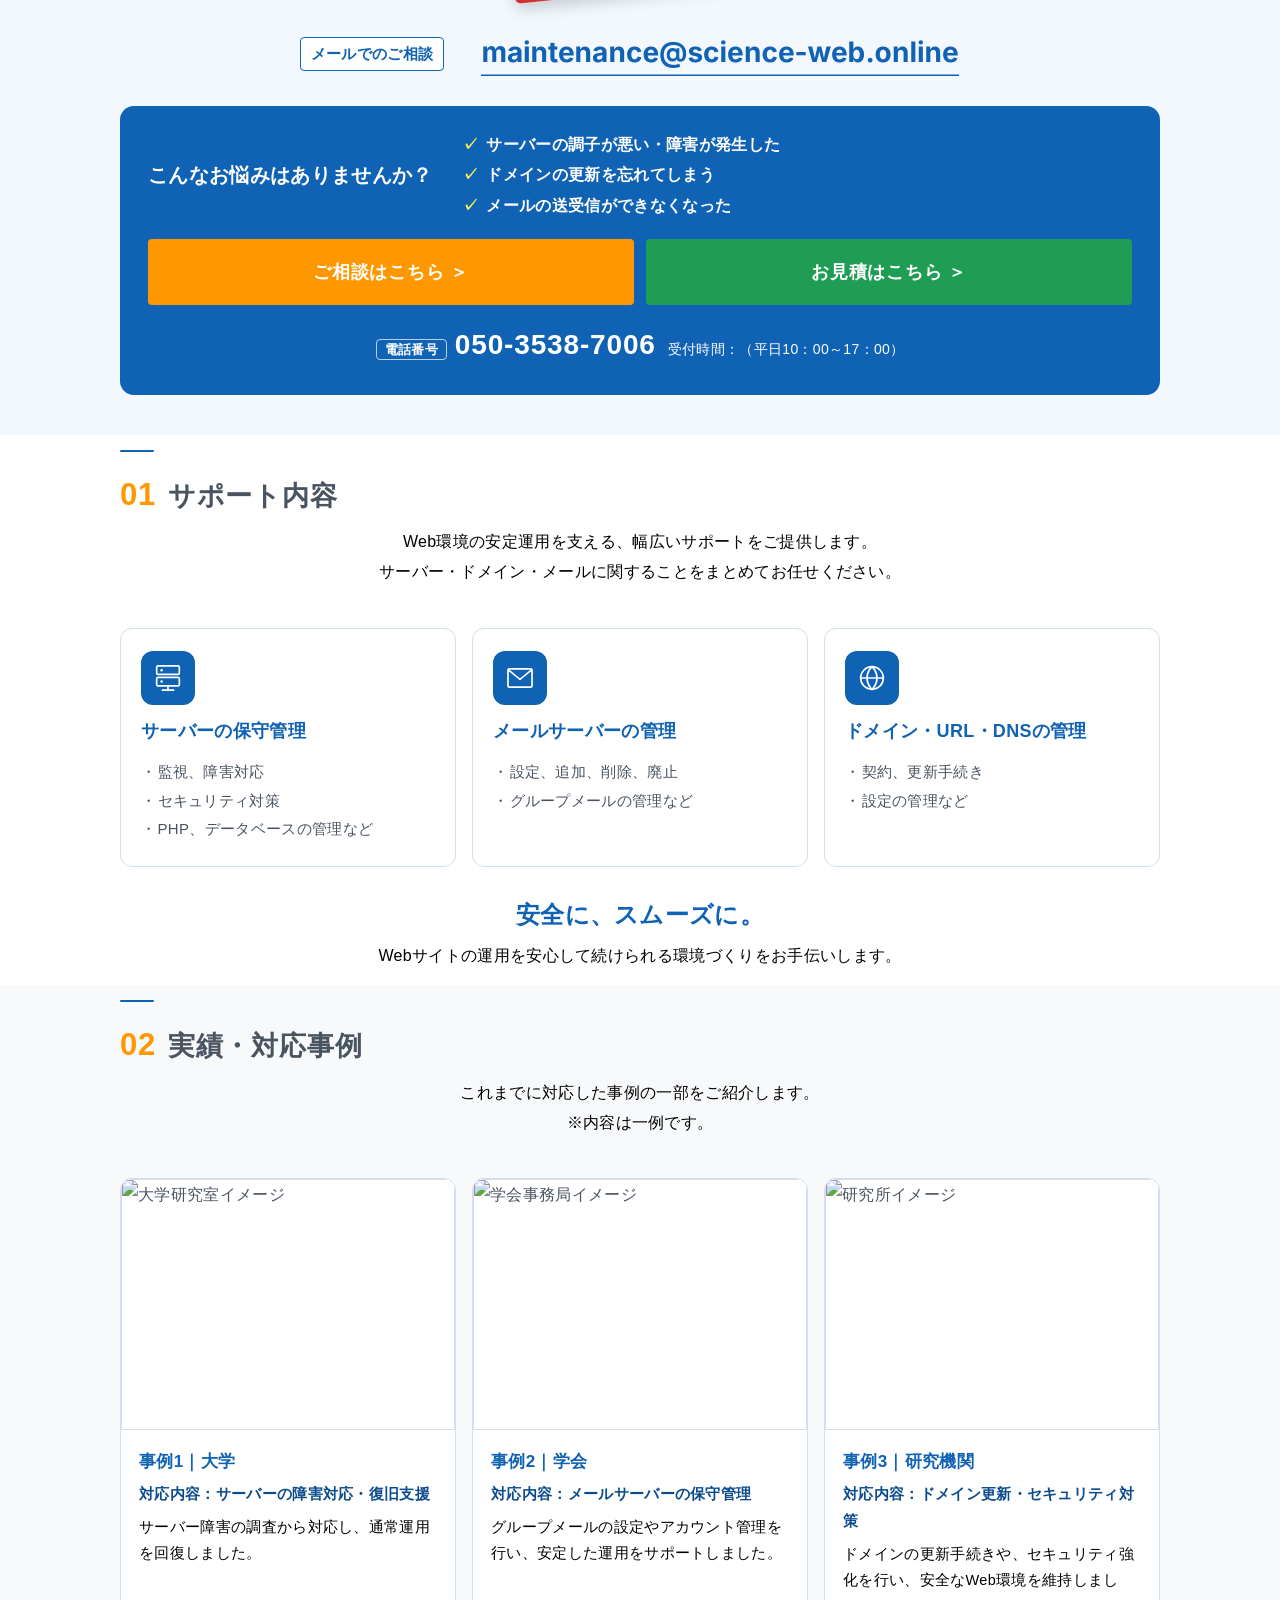
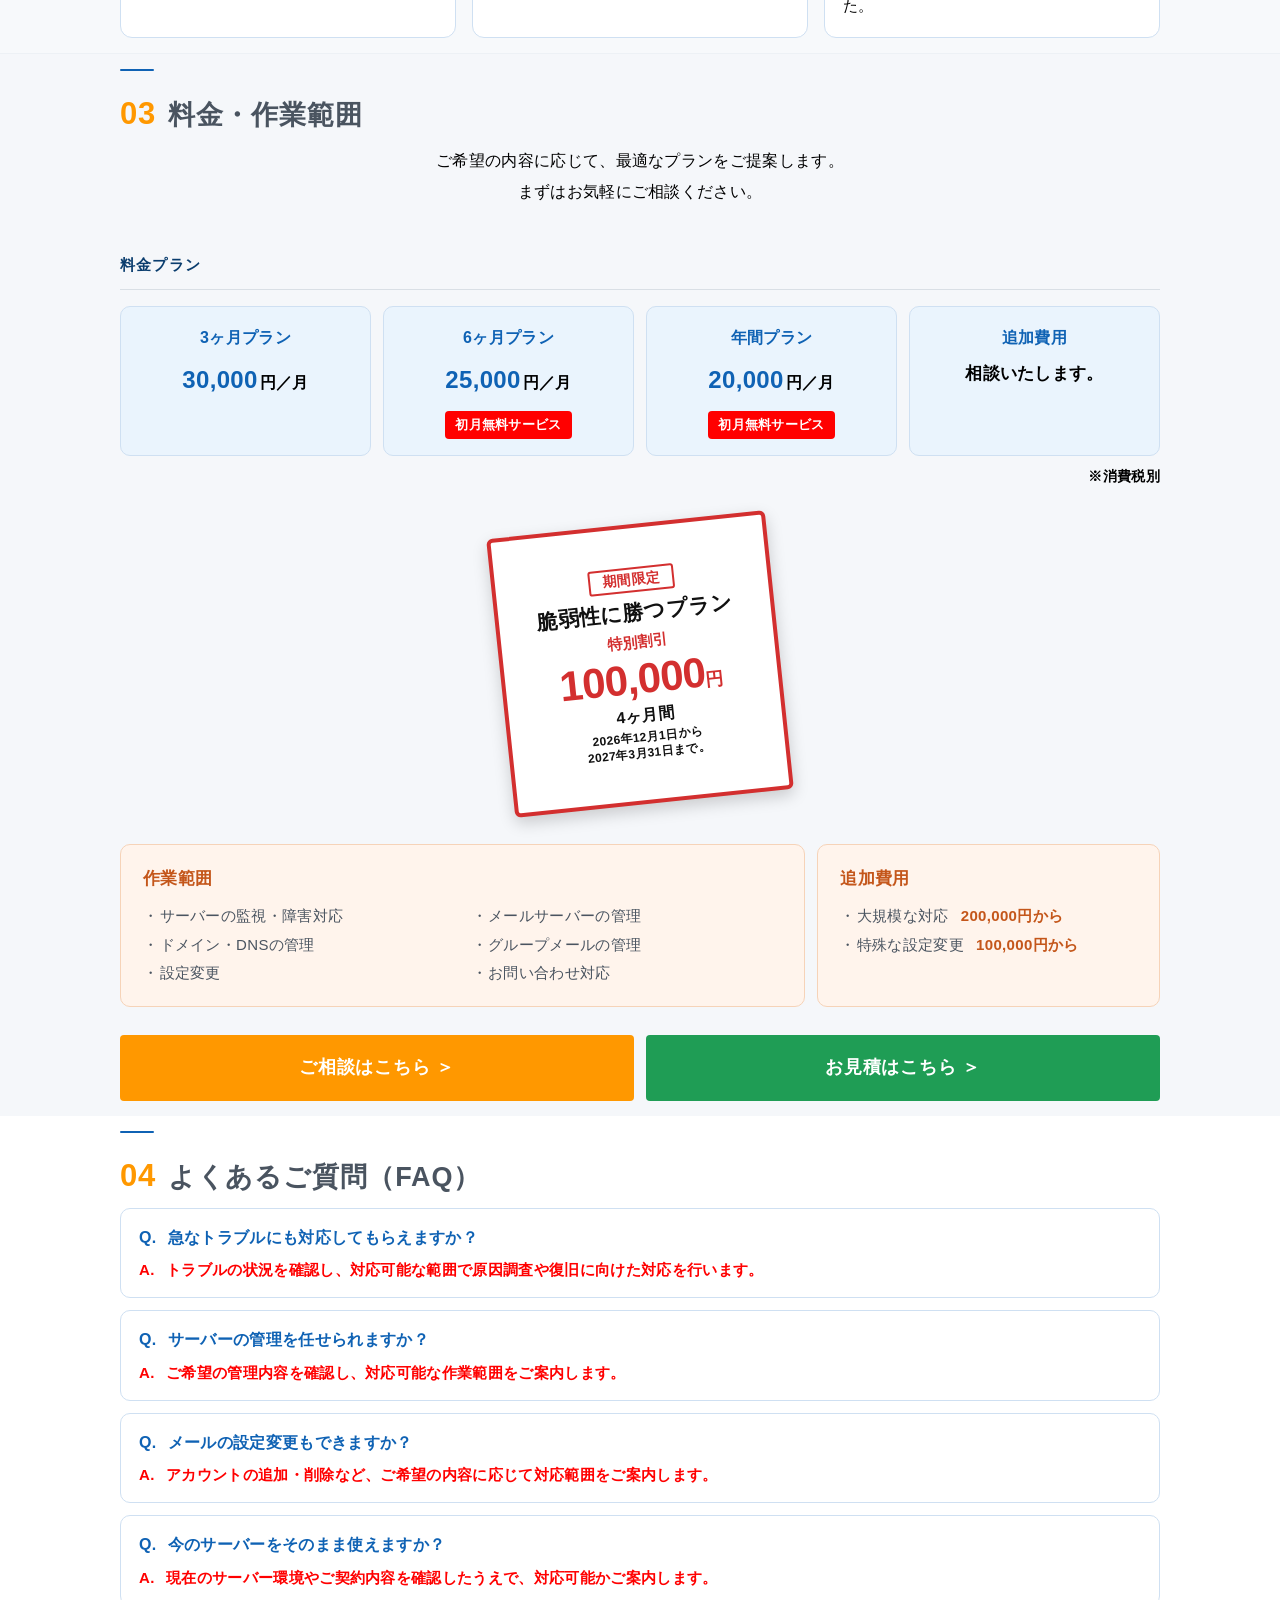
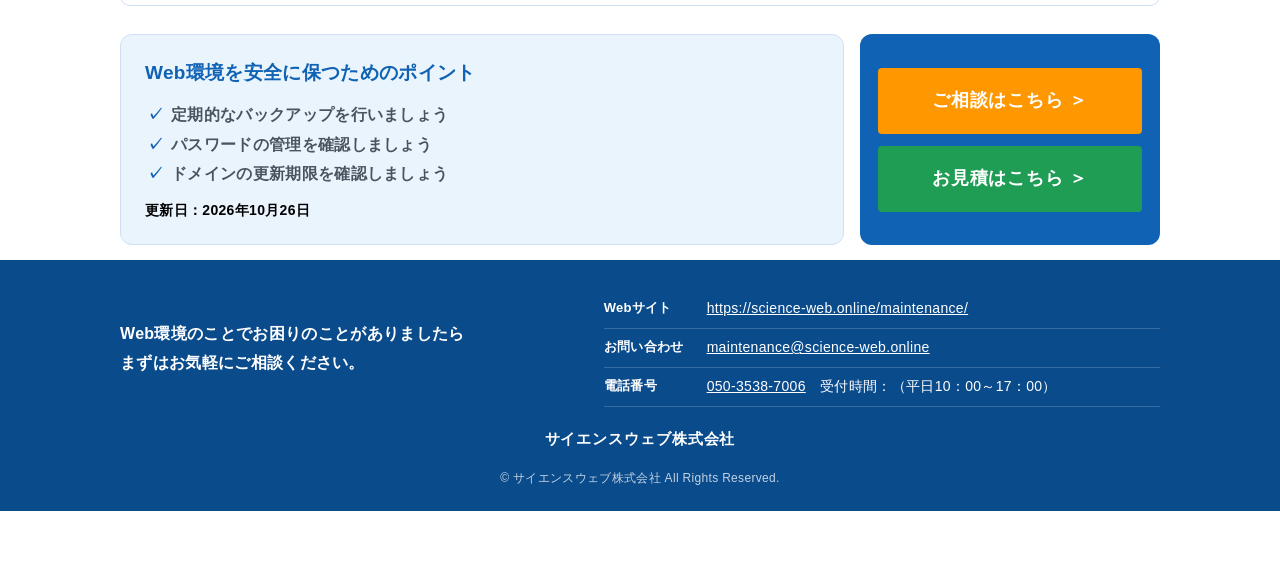
==== commit 2995982c: "修正版 ver3.2：料金 30,000／25,000／20,000、ステッカー「期間限定 脆弱性に勝つプラン」、その他の実績・FAQボタンを非表示、03の下段に相談・見積ボタン（11/11 瀧田様の" ====
--- a/index.html
+++ b/index.html
@@ -1,5 +1,5 @@
 <!DOCTYPE html>
-<!-- BUILD_TAG: swo2026_maintenance_ver3.1 / 2026-11-10 -->
+<!-- BUILD_TAG: swo2026_maintenance_ver3.2 / 2026-11-11 -->
 <html lang="ja">
 <head>
 <meta charset="utf-8">
@@ -1094,6 +1094,20 @@
 .mt-hero .mt-hero-c{text-align:left;}
 .mt-hero .mt-h1.mt-h1-big{color:#E65100;}
 /* ===== 2026-11-10 直し：ここまで ===== */
+
+/* ===== 2026-11-11 料金・ステッカー・ボタン（瀧田様 10:26 の案・14:36 の回答）：ここから ===== */
+.mt-sticker-wrap{display:flex;justify-content:center;margin:34px 0 40px;}
+.mt-sticker{width:clamp(220px,28vw,280px);aspect-ratio:1/1;box-sizing:border-box;padding:14px 12px;background:#fff;border:4px solid #D32F2F;border-radius:6px;box-shadow:0 6px 16px rgba(0,0,0,.18);transform:rotate(-6deg);display:flex;flex-direction:column;justify-content:center;align-items:center;text-align:center;gap:2px;}
+.mt-sticker p{margin:0;line-height:1.35;}
+.mt-sticker .mt-st-l1{display:inline-block;border:2px solid #D32F2F;color:#D32F2F!important;font-weight:900;font-size:14px;padding:1px 12px;border-radius:3px;margin-bottom:4px;}
+.mt-sticker .mt-st-l2{color:#111!important;font-weight:900;font-size:clamp(17px,2vw,21px);}
+.mt-sticker .mt-st-l3{color:#D32F2F!important;font-weight:900;font-size:15px;margin-top:4px;}
+.mt-sticker .mt-st-l4{color:#D32F2F!important;font-weight:900;font-size:18px;line-height:1.15;}
+.mt-sticker .mt-st-num{font-size:clamp(34px,4vw,42px);letter-spacing:-.02em;}
+.mt-sticker .mt-st-l5{color:#111!important;font-weight:900;font-size:16px;}
+.mt-sticker .mt-st-l6{color:#111!important;font-size:12px;font-weight:700;}
+.mt-btns.mt-btns-price{margin-top:28px;}
+/* ===== 2026-11-11：ここまで ===== */
 </style>
 </head>
 <body>
@@ -1140,11 +1154,21 @@
   <div class="wrap">
 
     <ul class="mt-plans mt-plans-top" aria-label="料金">
-      <li class="mt-plan"><p class="mt-plan-name">3ヶ月プラン</p><p class="mt-plan-price"><span class="mt-num">40,000</span><span class="mt-unit">円／月</span></p></li>
-      <li class="mt-plan"><p class="mt-plan-name">6ヶ月プラン</p><p class="mt-plan-price"><span class="mt-num">35,000</span><span class="mt-unit">円／月</span></p><p class="mt-plan-free"><span class="nobr">初月無料</span><span class="nobr">サービス</span></p></li>
-      <li class="mt-plan"><p class="mt-plan-name">年間プラン</p><p class="mt-plan-price"><span class="mt-num">25,000</span><span class="mt-unit">円／月</span></p><p class="mt-plan-free"><span class="nobr">初月無料</span><span class="nobr">サービス</span></p></li>
+      <li class="mt-plan"><p class="mt-plan-name">3ヶ月プラン</p><p class="mt-plan-price"><span class="mt-num">30,000</span><span class="mt-unit">円／月</span></p></li>
+      <li class="mt-plan"><p class="mt-plan-name">6ヶ月プラン</p><p class="mt-plan-price"><span class="mt-num">25,000</span><span class="mt-unit">円／月</span></p><p class="mt-plan-free"><span class="nobr">初月無料</span><span class="nobr">サービス</span></p></li>
+      <li class="mt-plan"><p class="mt-plan-name">年間プラン</p><p class="mt-plan-price"><span class="mt-num">20,000</span><span class="mt-unit">円／月</span></p><p class="mt-plan-free"><span class="nobr">初月無料</span><span class="nobr">サービス</span></p></li>
     </ul>
     <p class="mt-tax mt-tax-top">※消費税別</p>
+    <div class="mt-sticker-wrap">
+      <div class="mt-sticker" role="note">
+        <p class="mt-st-l1">期間限定</p>
+        <p class="mt-st-l2">脆弱性に勝つプラン</p>
+        <p class="mt-st-l3">特別割引</p>
+        <p class="mt-st-l4"><span class="mt-st-num">100,000</span>円</p>
+        <p class="mt-st-l5">4ヶ月間</p>
+        <p class="mt-st-l6">2026年12月1日から<br>2027年3月31日まで。</p>
+      </div>
+    </div>
 
     <p class="mt-mail"><span class="mt-mail-lbl">メールでのご相談</span><a class="mt-mail-a" href="mailto:maintenance@science-web.online"><img src="images/mail-maintenance.png" alt="maintenance@science-web.online" width="1040" height="96"></a></p>
 
@@ -1237,7 +1261,7 @@
         </div>
       </li>
     </ul>
-    <div class="mt-more"><a class="mt-more-btn" href="#works">その他の実績を見る ＞</a></div>
+    <!-- 11月期は非表示（2026-11-11 瀧田様の発注ルール）<div class="mt-more"><a class="mt-more-btn" href="#works">その他の実績を見る ＞</a></div>-->
   </div>
 </section>
 
@@ -1247,12 +1271,22 @@
     <p class="sec-desc mt-desc">ご希望の内容に応じて、最適なプランをご提案します。<br>まずはお気軽にご相談ください。</p>
     <h3 class="sub-ttl">料金プラン</h3>
     <ul class="mt-plans">
-      <li class="mt-plan"><p class="mt-plan-name">3ヶ月プラン</p><p class="mt-plan-price"><span class="mt-num">40,000</span>円／月</p></li>
-      <li class="mt-plan"><p class="mt-plan-name">6ヶ月プラン</p><p class="mt-plan-price"><span class="mt-num">35,000</span>円／月</p><p class="mt-plan-free">初月無料サービス</p></li>
-      <li class="mt-plan"><p class="mt-plan-name">年間プラン</p><p class="mt-plan-price"><span class="mt-num">25,000</span>円／月</p><p class="mt-plan-free">初月無料サービス</p></li>
+      <li class="mt-plan"><p class="mt-plan-name">3ヶ月プラン</p><p class="mt-plan-price"><span class="mt-num">30,000</span>円／月</p></li>
+      <li class="mt-plan"><p class="mt-plan-name">6ヶ月プラン</p><p class="mt-plan-price"><span class="mt-num">25,000</span>円／月</p><p class="mt-plan-free">初月無料サービス</p></li>
+      <li class="mt-plan"><p class="mt-plan-name">年間プラン</p><p class="mt-plan-price"><span class="mt-num">20,000</span>円／月</p><p class="mt-plan-free">初月無料サービス</p></li>
       <li class="mt-plan mt-plan-add"><p class="mt-plan-name">追加費用</p><p class="mt-plan-price mt-plan-ask"><span class="nobr">相談</span><span class="nobr">いたします。</span></p></li>
     </ul>
     <p class="mt-tax">※消費税別</p>
+    <div class="mt-sticker-wrap">
+      <div class="mt-sticker" role="note">
+        <p class="mt-st-l1">期間限定</p>
+        <p class="mt-st-l2">脆弱性に勝つプラン</p>
+        <p class="mt-st-l3">特別割引</p>
+        <p class="mt-st-l4"><span class="mt-st-num">100,000</span>円</p>
+        <p class="mt-st-l5">4ヶ月間</p>
+        <p class="mt-st-l6">2026年12月1日から<br>2027年3月31日まで。</p>
+      </div>
+    </div>
     <div class="mt-scope-grid">
       <div class="mt-scope">
         <h3 class="mt-scope-ttl">作業範囲</h3>
@@ -1272,6 +1306,10 @@
           <li>特殊な設定変更<span class="mt-from">100,000円から</span></li>
         </ul>
       </div>
+    </div>
+    <div class="mt-btns mt-btns-price">
+      <a class="btn mt-btn-talk" href="mailto:maintenance@science-web.online">ご相談はこちら ＞</a>
+      <a class="btn mt-btn-quote" href="mailto:maintenance@science-web.online">お見積はこちら ＞</a>
     </div>
   </div>
 </section>
@@ -1302,7 +1340,7 @@
         <dd><span class="mt-a">A.</span>現在のサーバー環境やご契約内容を確認したうえで、対応可能かご案内します。</dd>
       </div>
     </dl>
-    <div class="mt-more"><a class="mt-more-btn" href="#faq">その他のFAQを見る ＞</a></div>
+    <!-- 11月期は非表示（2026-11-11 瀧田様の発注ルール）<div class="mt-more"><a class="mt-more-btn" href="#faq">その他のFAQを見る ＞</a></div>-->
 
     <div class="mt-point-box">
       <div class="mt-point">
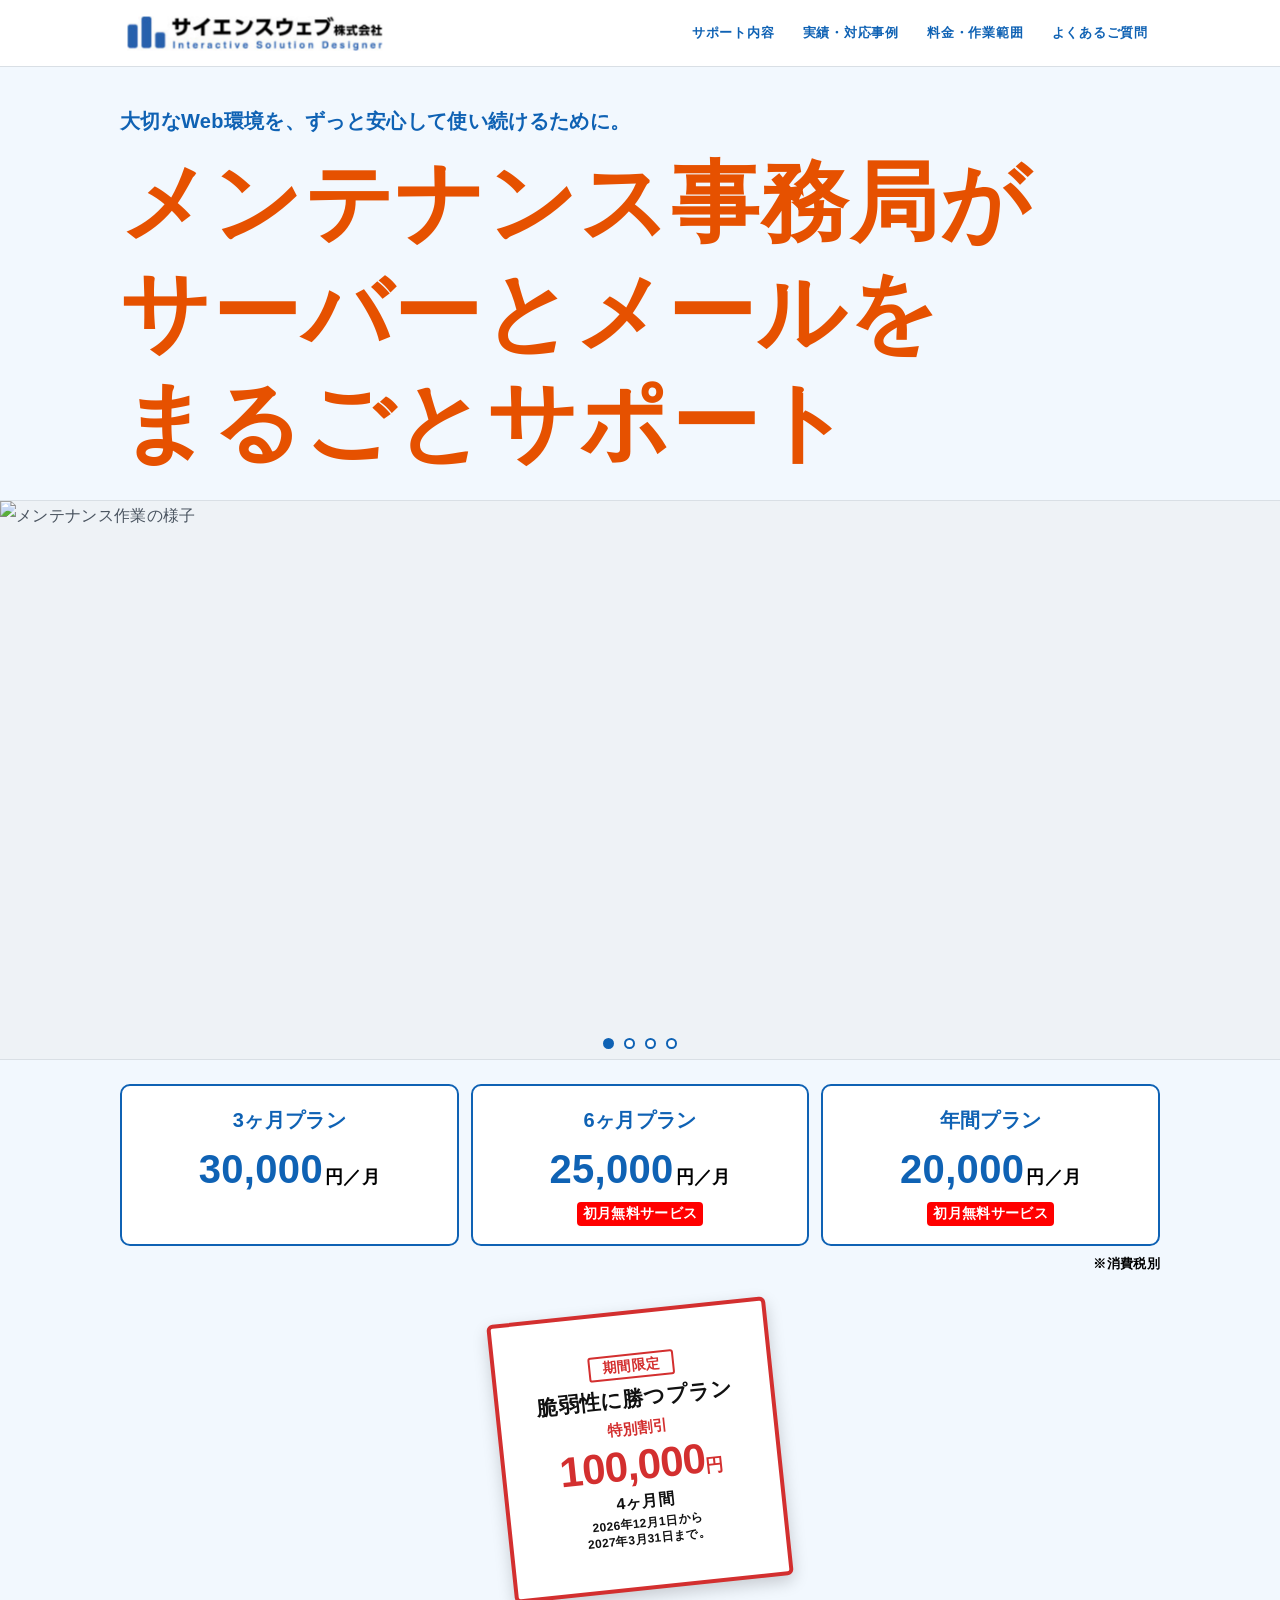
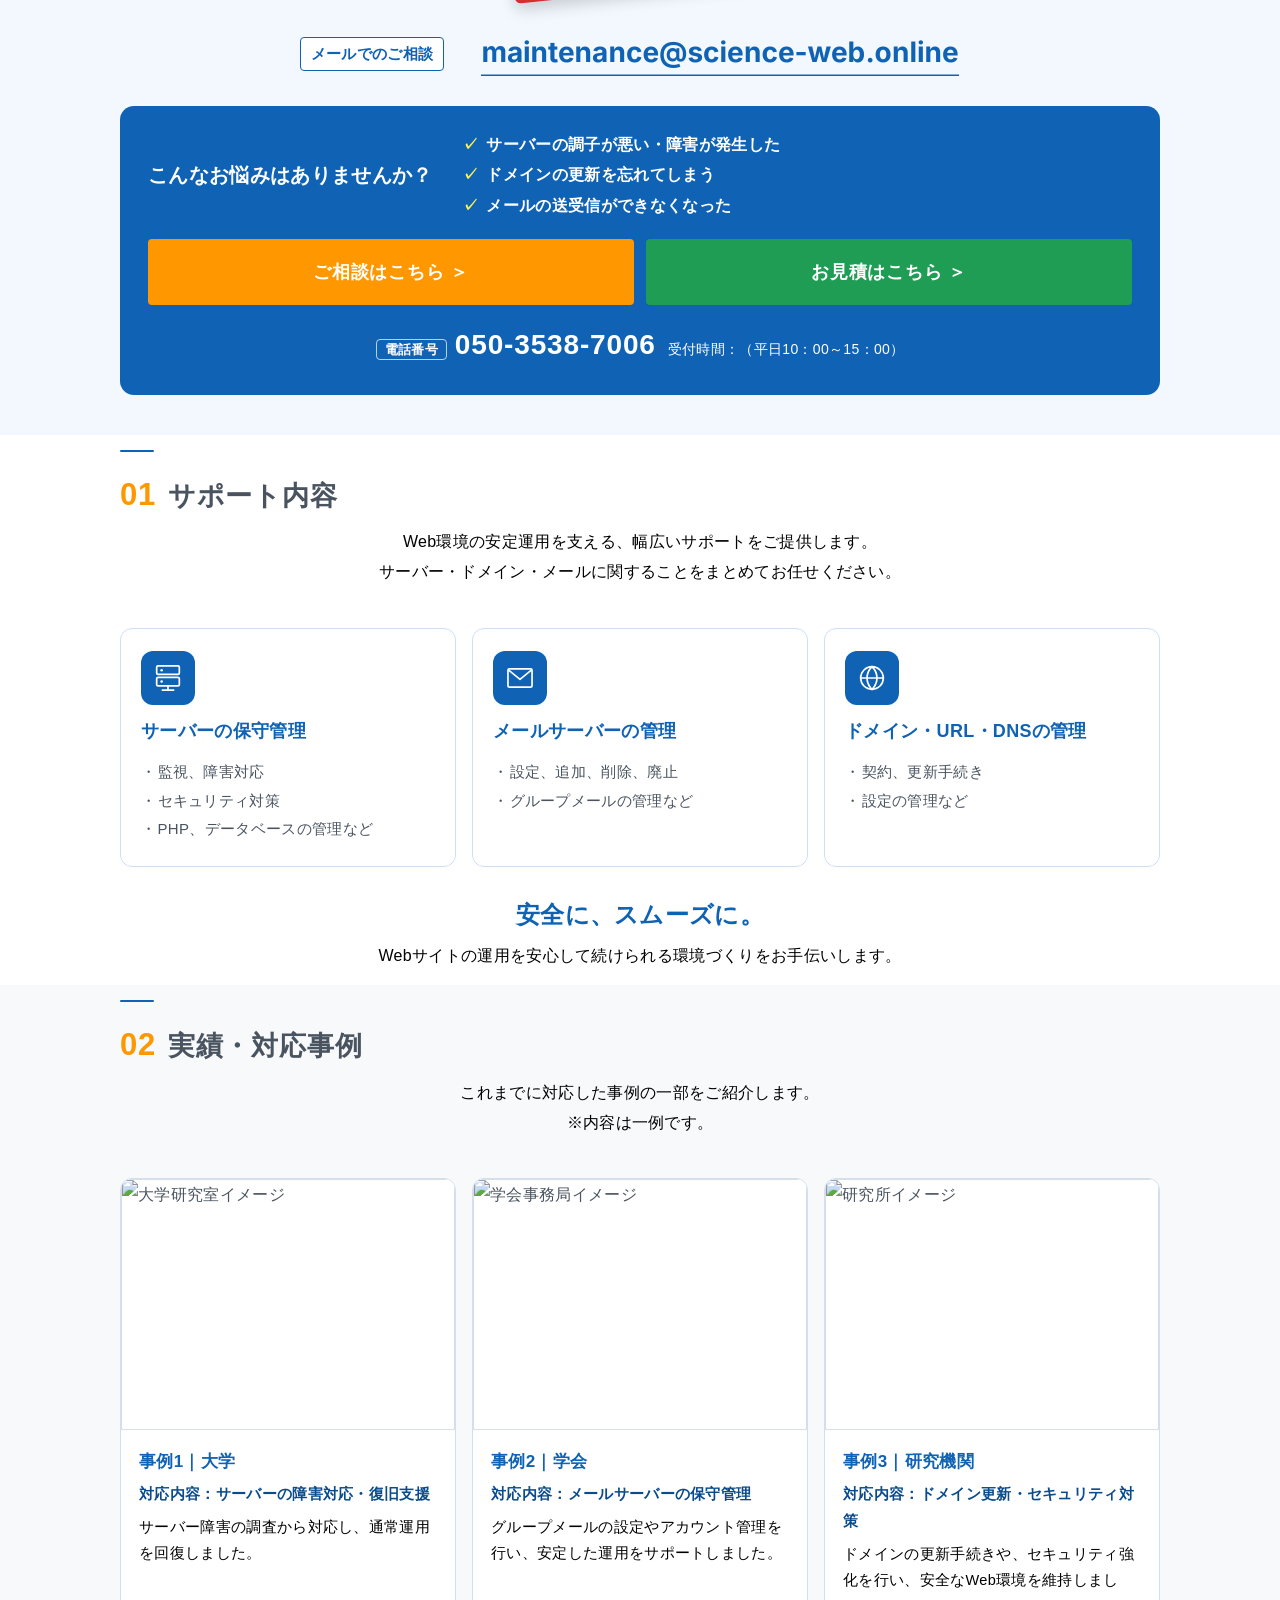
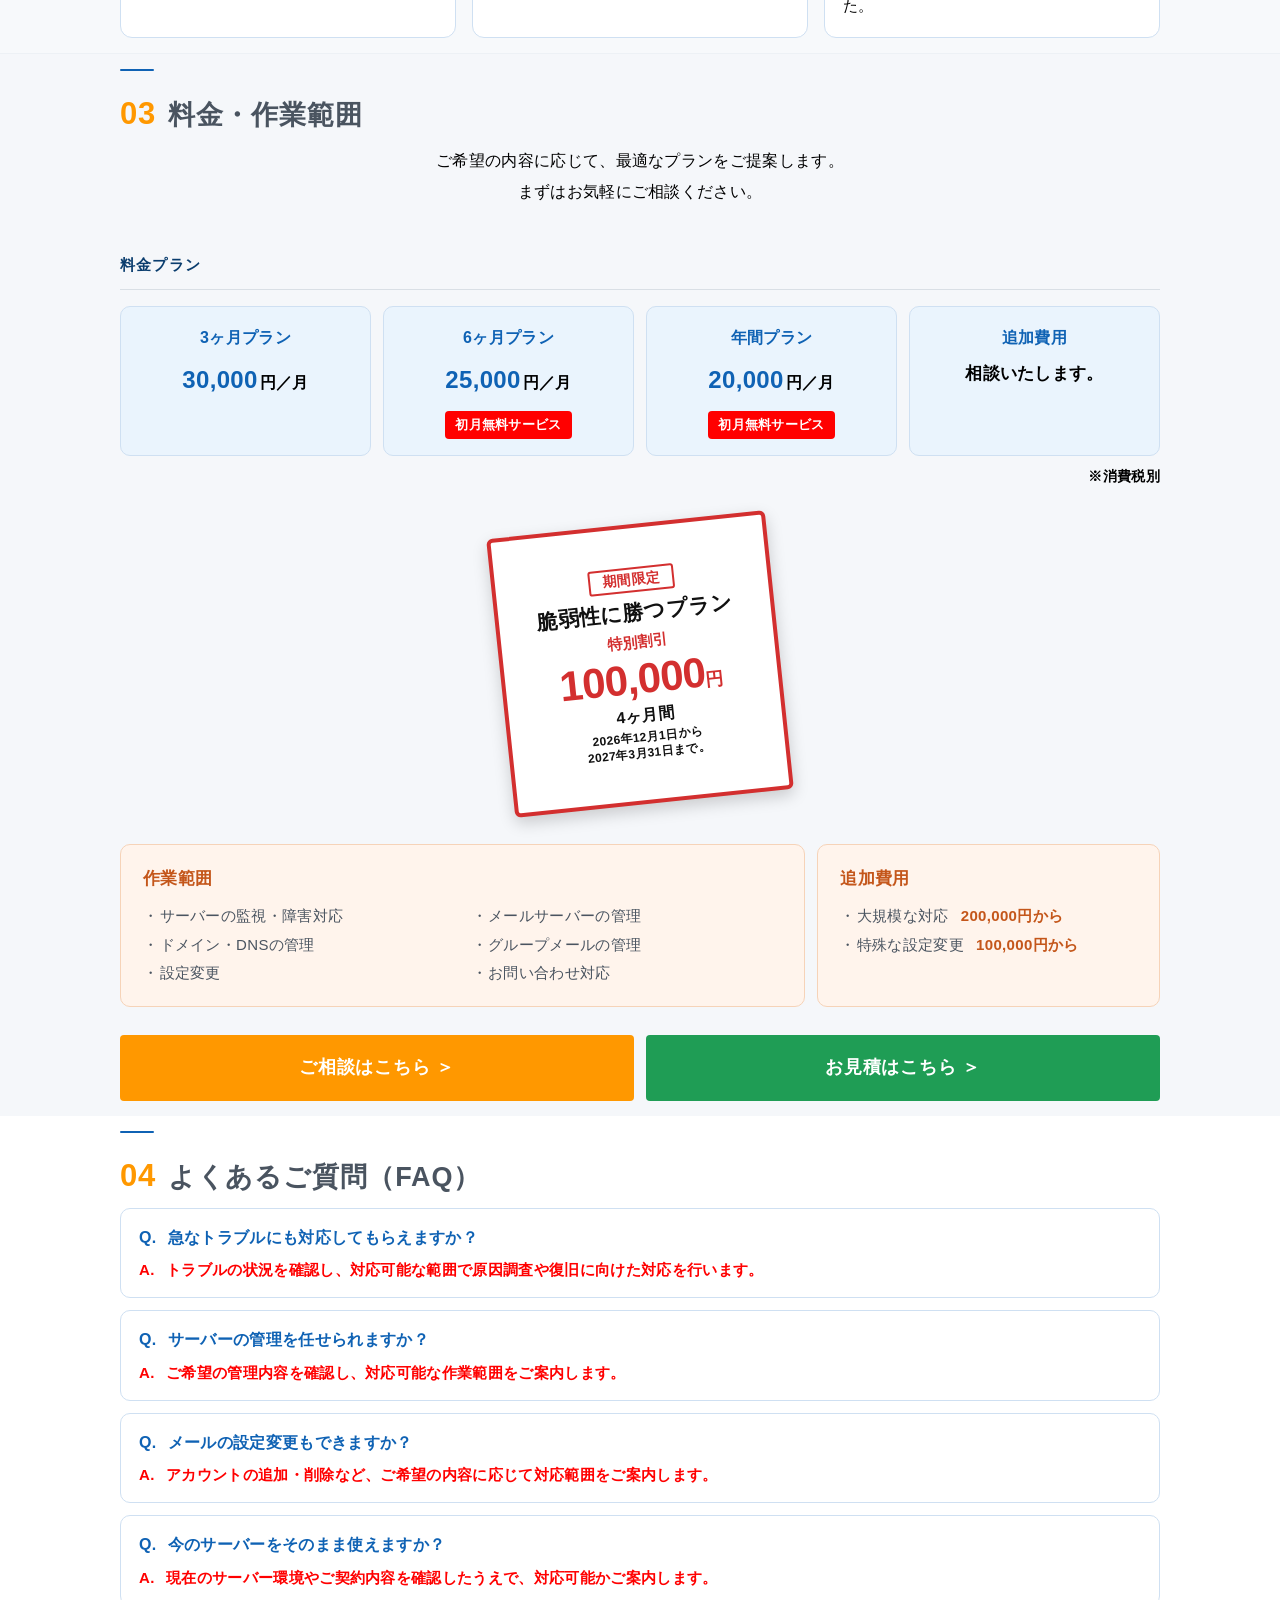
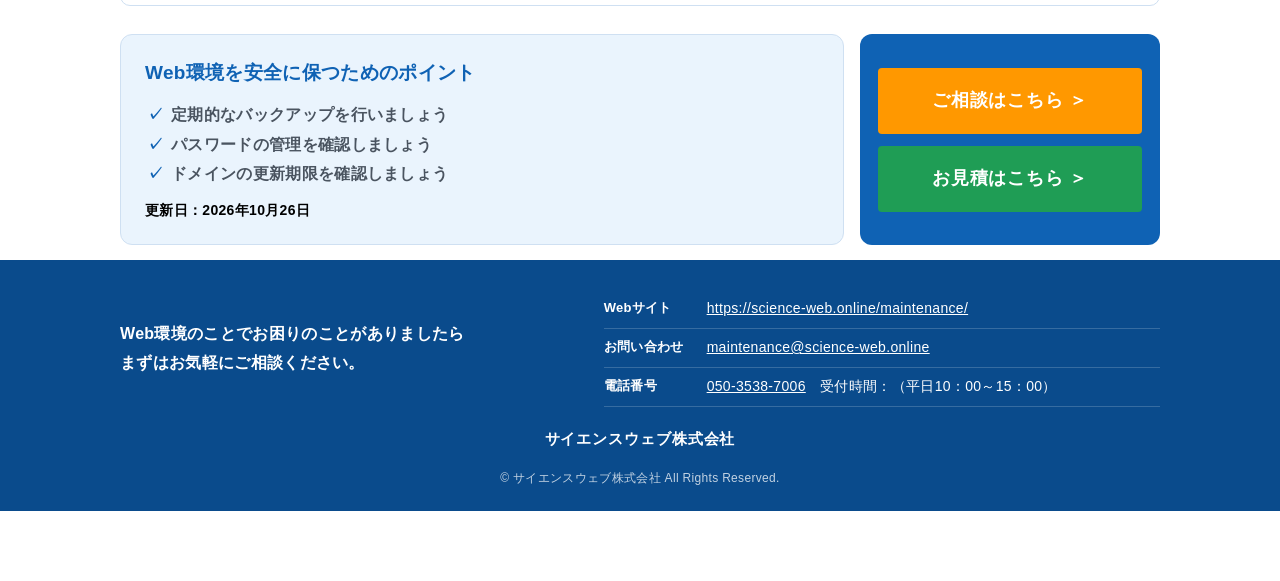
==== commit c9db6c55: "修正版 ver3.3：電話の受付時間を平日10：00～15：00に（11/12 瀧田様の回答） Co-Authored-By: Claude Opus 5.5 <noreply@anthropic.c" ====
--- a/index.html
+++ b/index.html
@@ -1,5 +1,5 @@
 <!DOCTYPE html>
-<!-- BUILD_TAG: swo2026_maintenance_ver3.2 / 2026-11-11 -->
+<!-- BUILD_TAG: swo2026_maintenance_ver3.3 / 2026-11-12 -->
 <html lang="ja">
 <head>
 <meta charset="utf-8">
@@ -1183,7 +1183,7 @@
         <a class="btn mt-btn-talk" href="mailto:maintenance@science-web.online">ご相談はこちら ＞</a>
         <!--<a class="btn mt-btn-quote" href="#docs">--><a class="btn mt-btn-quote" href="mailto:maintenance@science-web.online">お見積はこちら ＞</a>
       </div>
-      <p class="mt-tel"><span class="mt-tel-lbl">電話番号</span><a href="tel:05035387006">050-3538-7006</a><span class="mt-tel-time">受付時間：（平日10：00～17：00）</span></p>
+      <p class="mt-tel"><span class="mt-tel-lbl">電話番号</span><a href="tel:05035387006">050-3538-7006</a><span class="mt-tel-time">受付時間：（平日10：00～15：00）</span></p>
     </div>
   </div>
 </div>
@@ -1371,7 +1371,7 @@
     <dl class="mt-ft-info">
       <div><dt>Webサイト</dt><dd><a href="https://science-web.online/maintenance/">https://science-web.online/maintenance/</a></dd></div>
       <div><dt>お問い合わせ</dt><dd><a href="mailto:maintenance@science-web.online">maintenance@science-web.online</a></dd></div>
-      <div><dt>電話番号</dt><dd><a href="tel:05035387006">050-3538-7006</a>　受付時間：（平日10：00～17：00）</dd></div>
+      <div><dt>電話番号</dt><dd><a href="tel:05035387006">050-3538-7006</a>　受付時間：（平日10：00～15：00）</dd></div>
     </dl>
   </div>
   <div class="wrap mt-ft-co">
